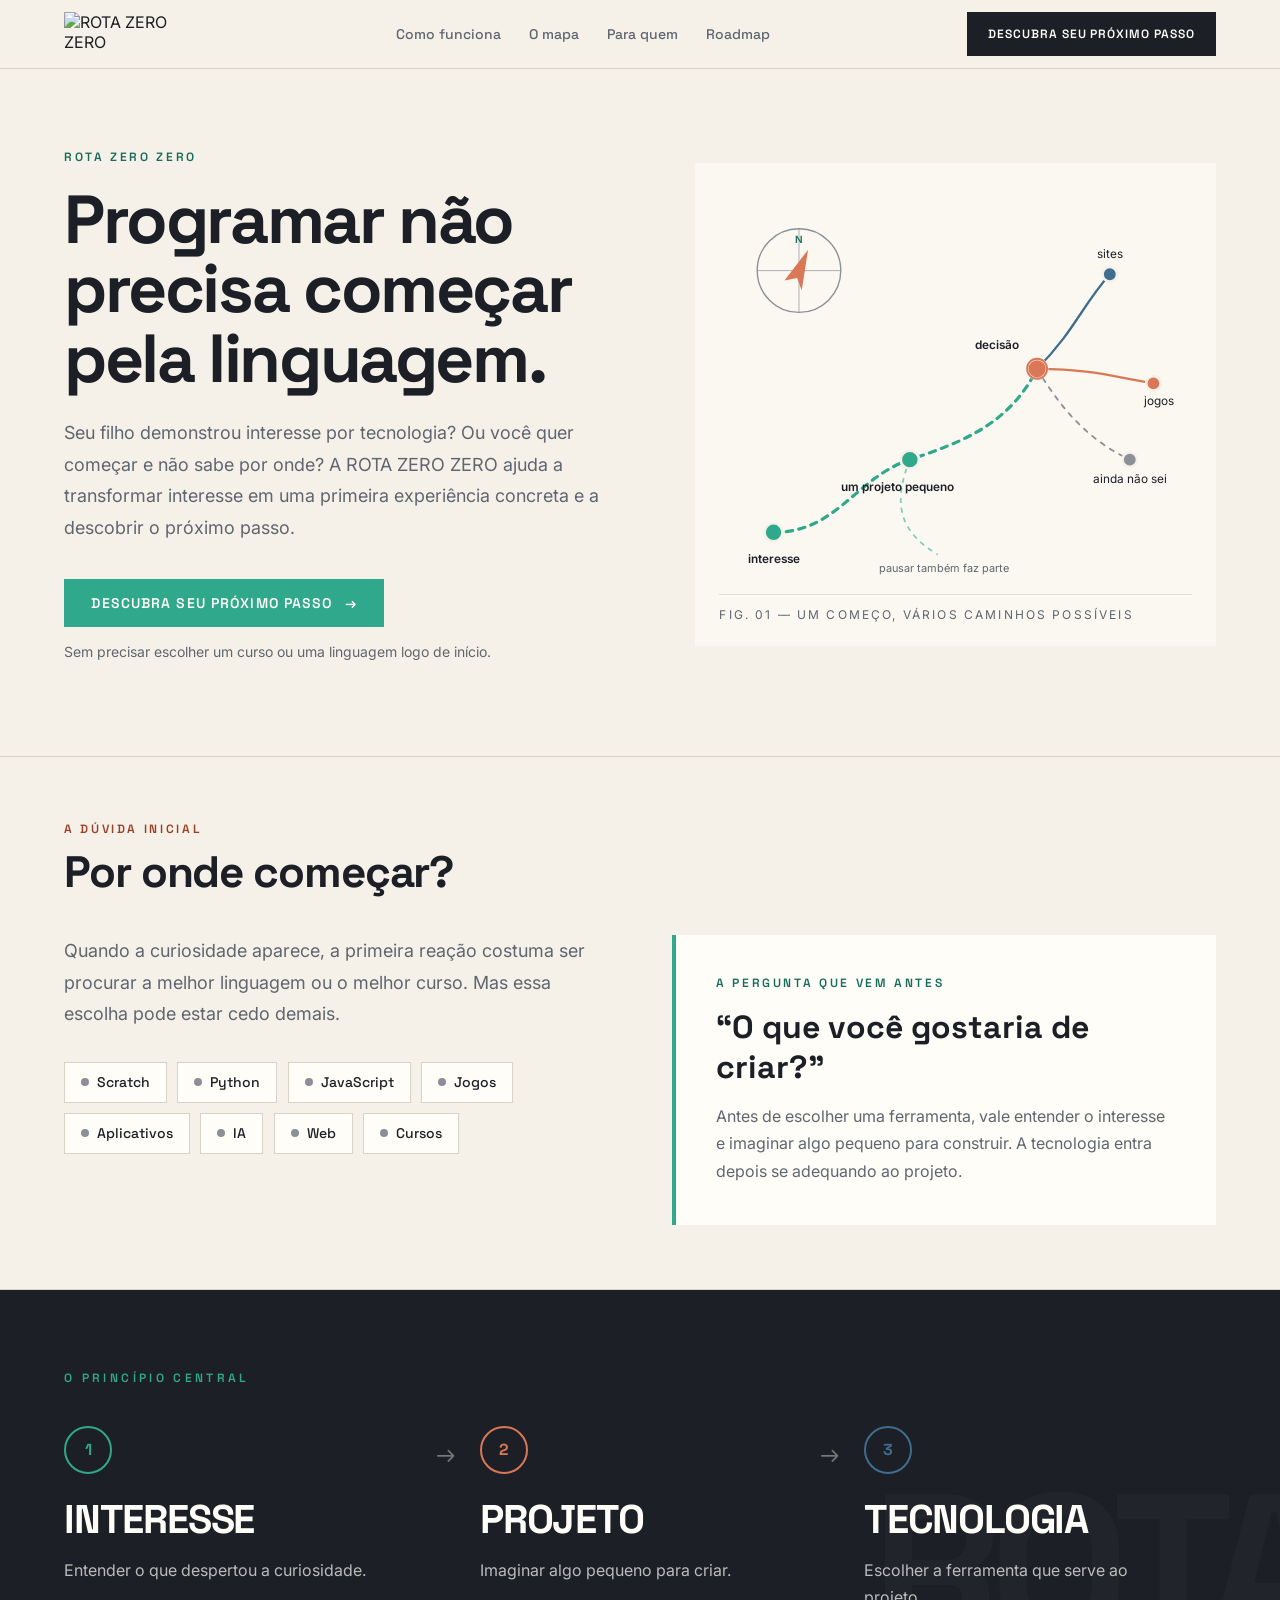
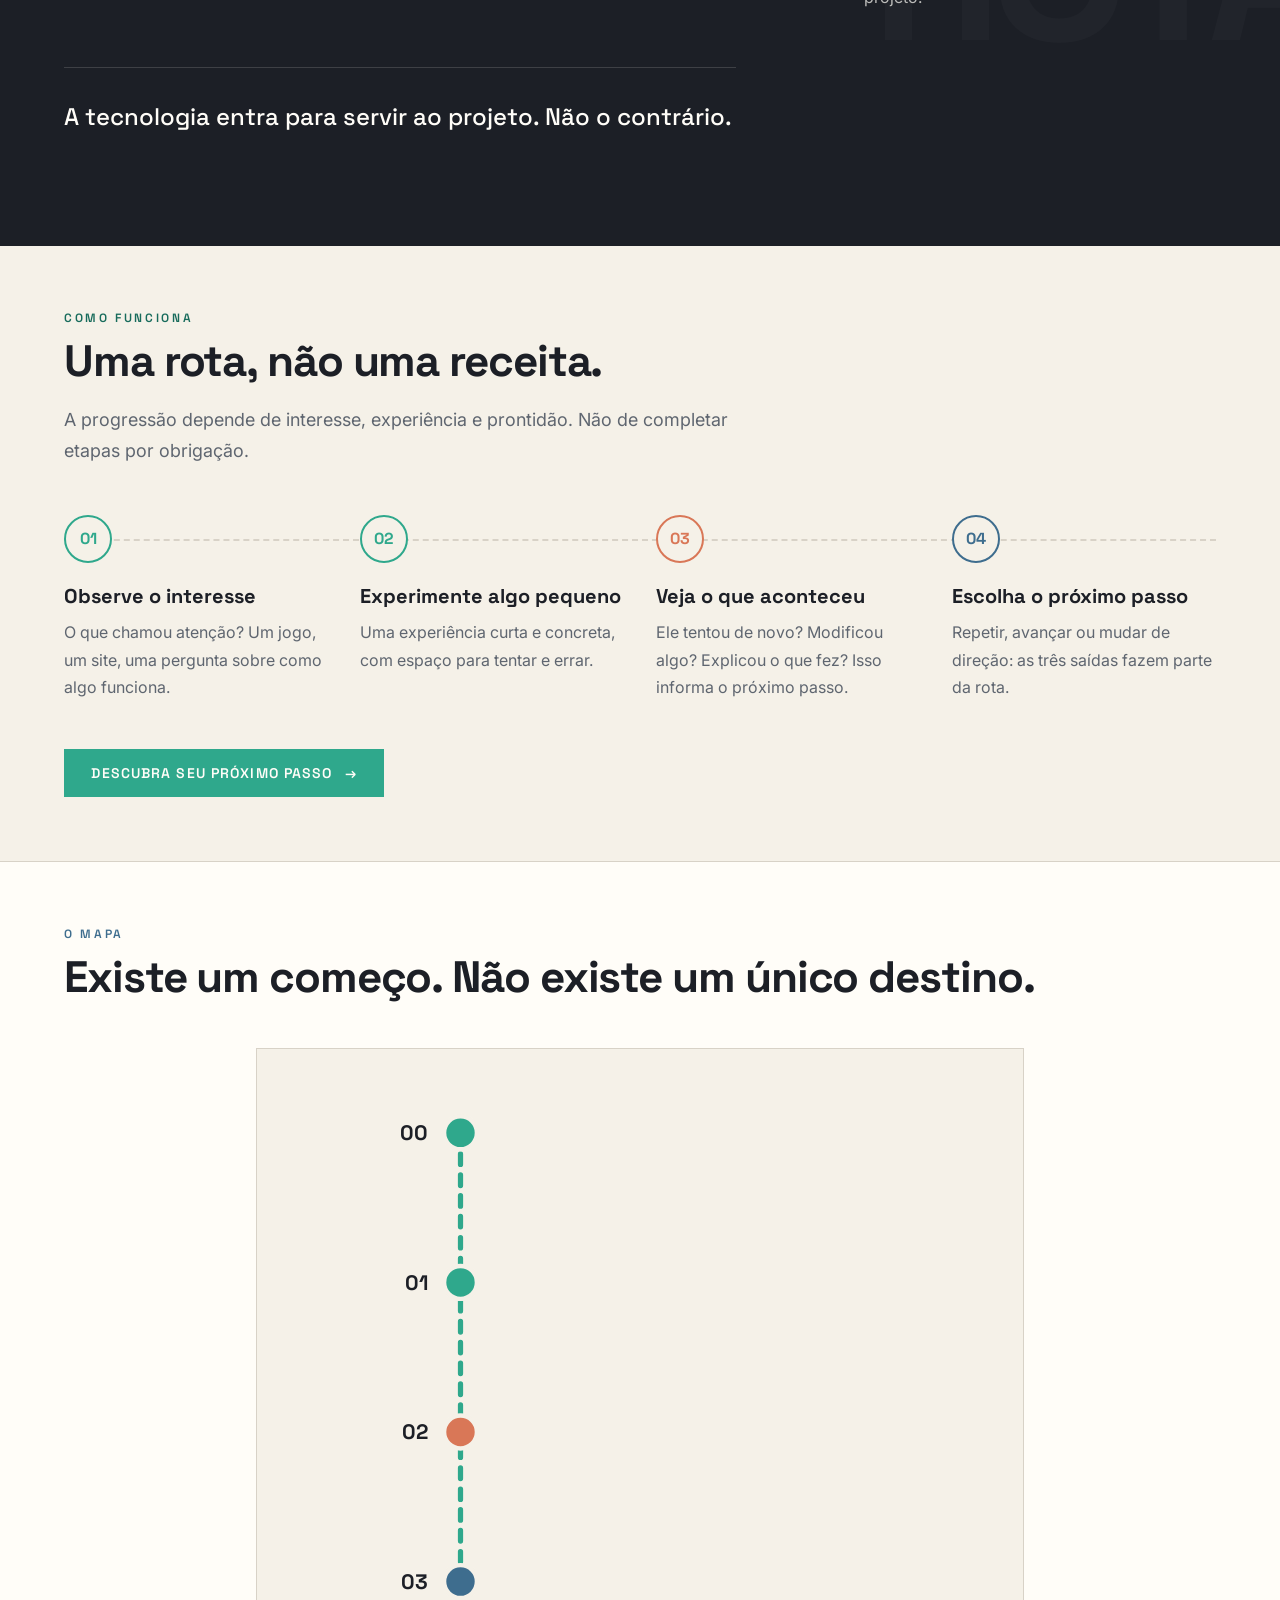
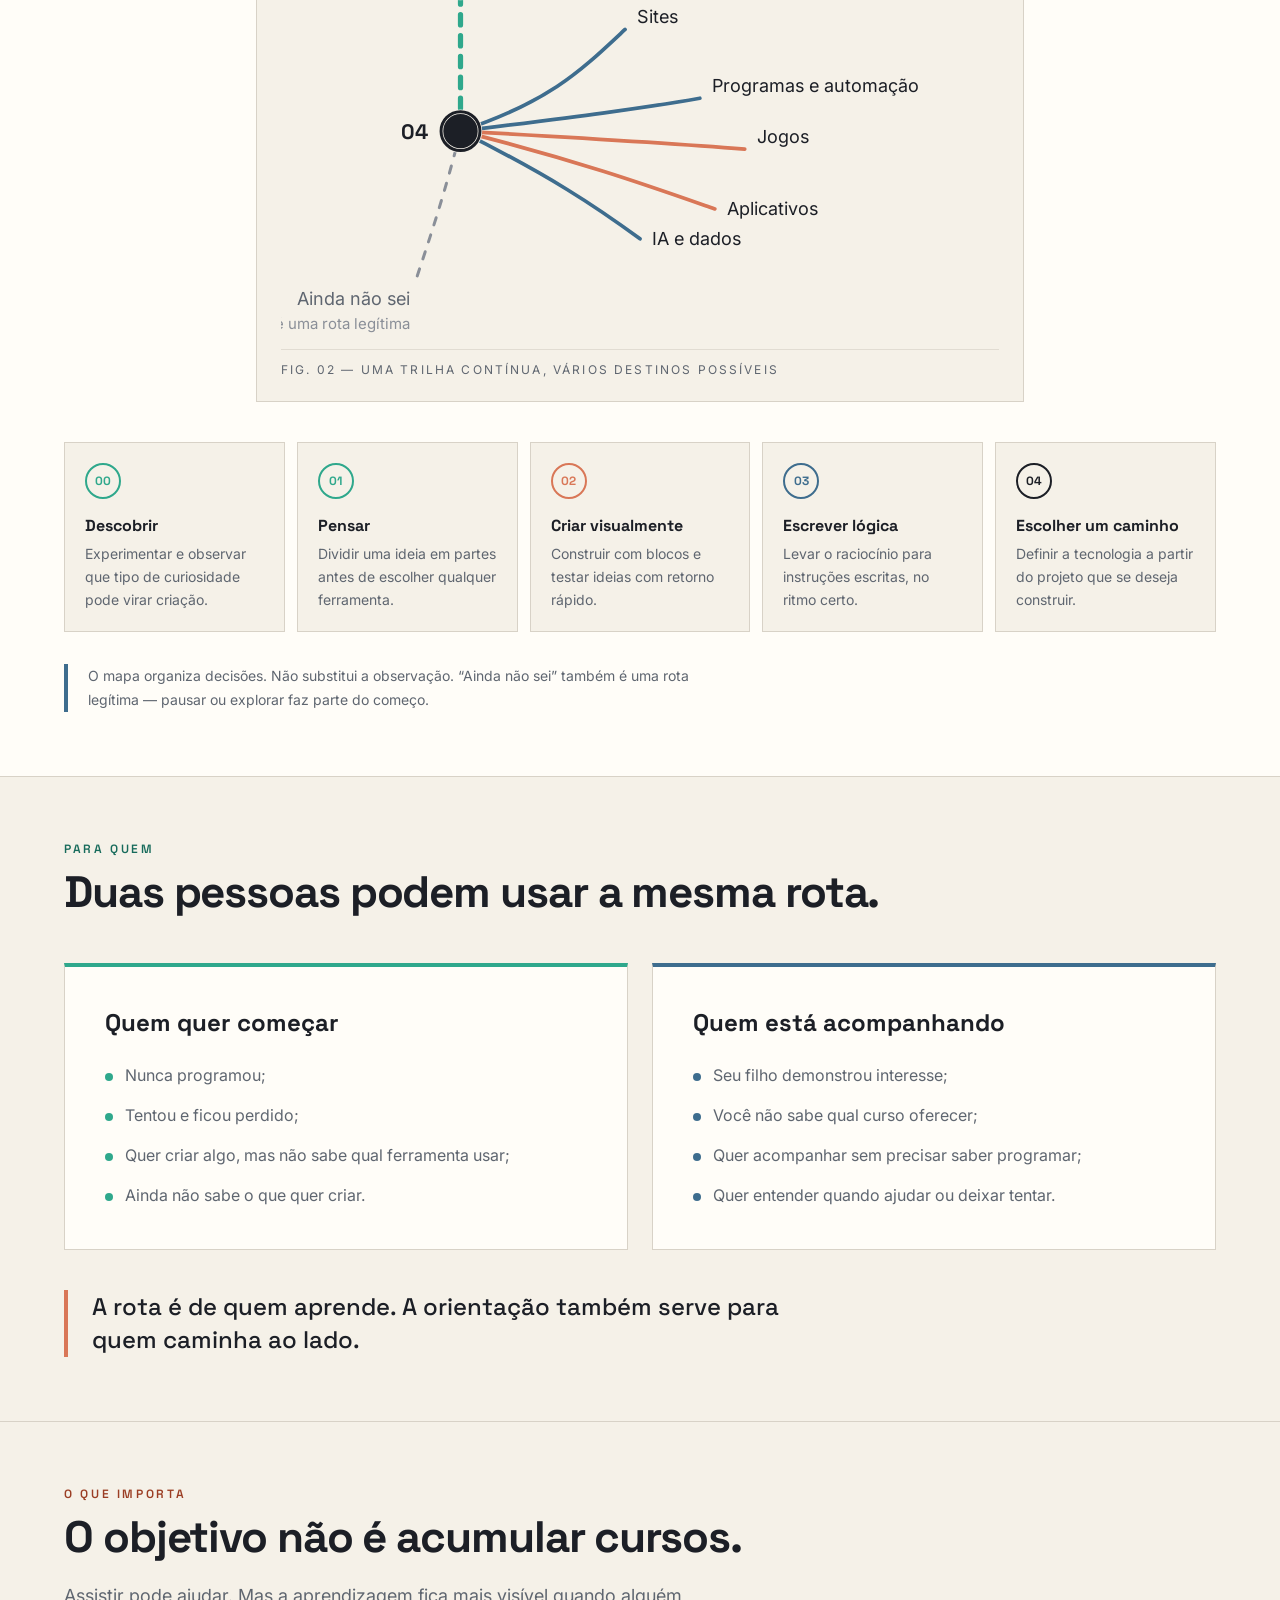
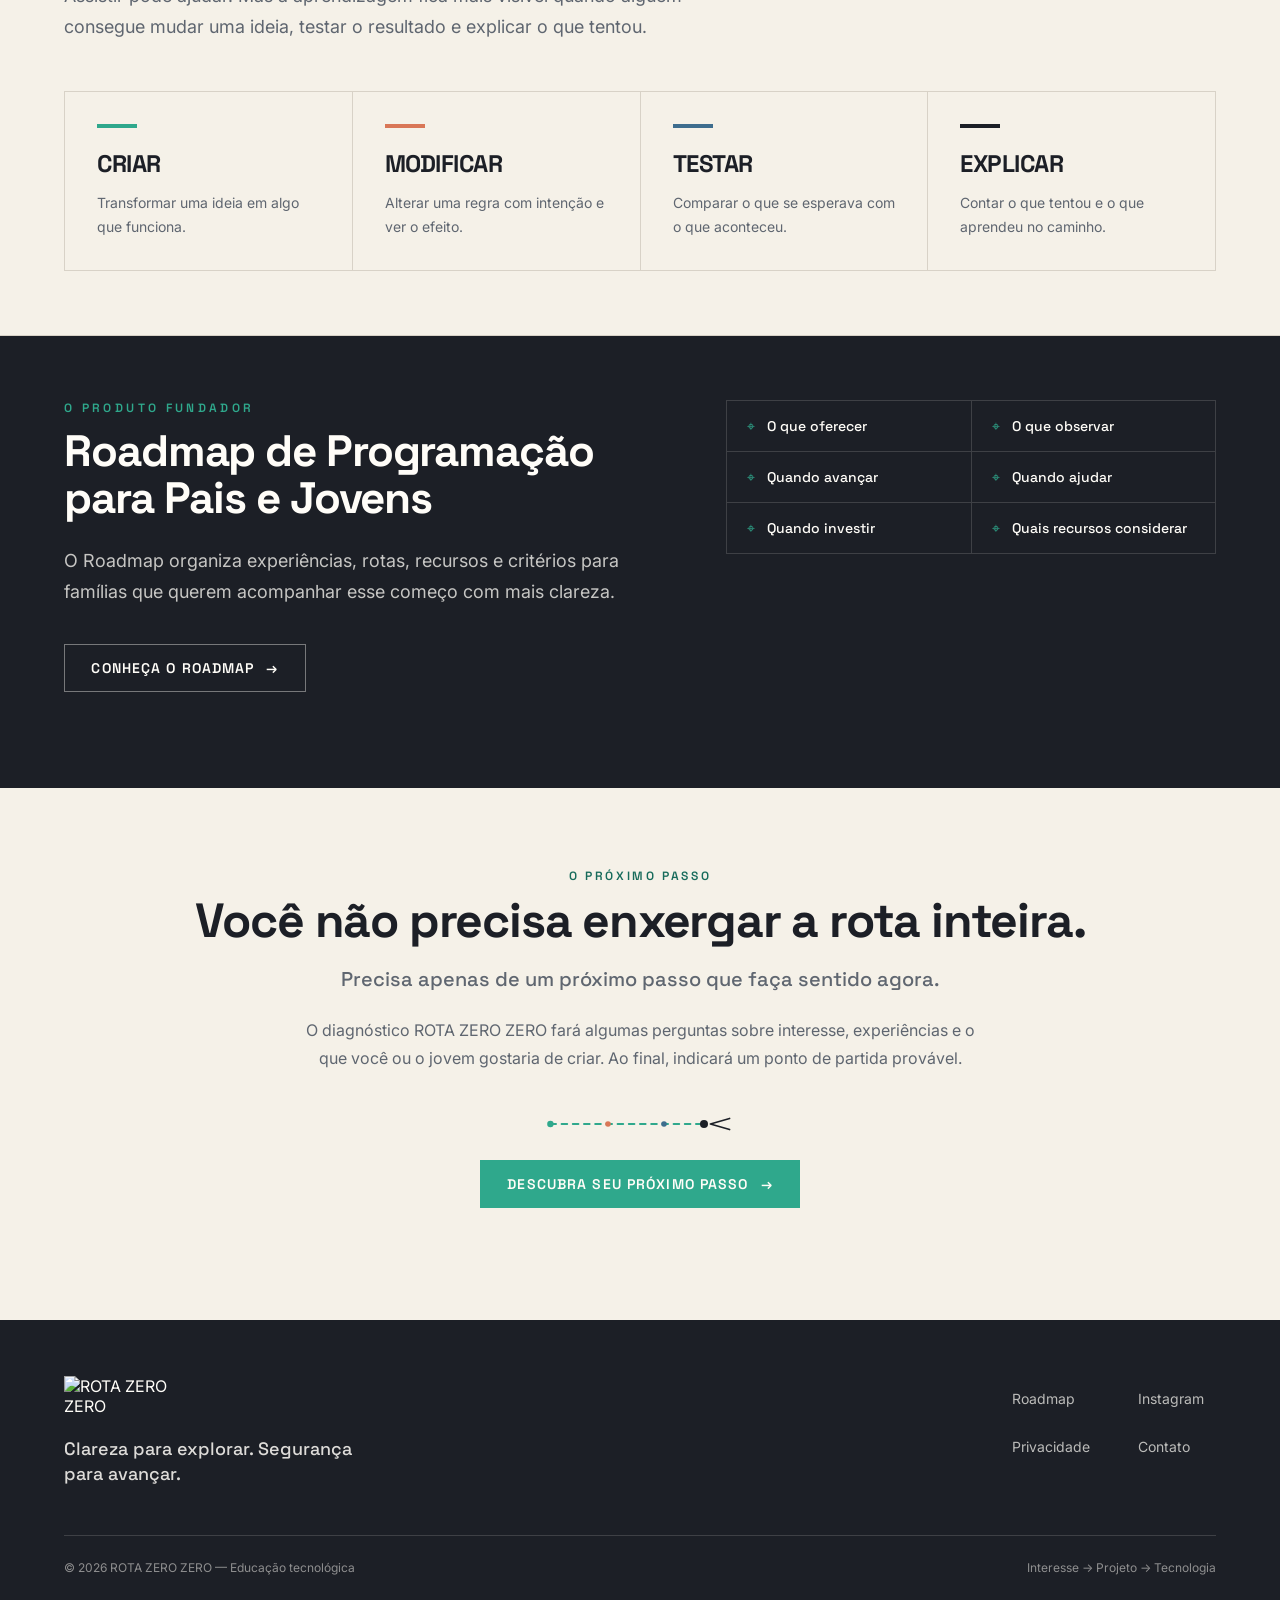
==== index.html @ 17c32df5 "feat: add static landing page" ====
<!doctype html>
<html lang="pt-BR">
<head>
  <meta charset="utf-8">
  <meta name="viewport" content="width=device-width, initial-scale=1">
  <title>ROTA ZERO ZERO | Por onde começar em programação</title>
  <meta name="description" content="Orientação para famílias e iniciantes que querem descobrir um bom ponto de partida em programação, escolher pequenas experiências e avançar sem pressão.">
  <meta name="theme-color" content="#F5F1E8">
  <meta property="og:type" content="website">
  <meta property="og:site_name" content="ROTA ZERO ZERO">
  <meta property="og:title" content="ROTA ZERO ZERO | Por onde começar em programação">
  <meta property="og:description" content="Orientação para famílias e iniciantes que querem descobrir um bom ponto de partida em programação, escolher pequenas experiências e avançar sem pressão.">
  <meta name="twitter:card" content="summary">
  <link rel="stylesheet" href="css/styles.css">
  <script src="js/main.js" defer></script>
</head>
<body>
  <a class="skip-link" href="#conteudo">Pular para o conteúdo</a>

  <header class="site-header">
    <div class="container header-inner">
      <a href="./" class="brand-link" aria-label="ROTA ZERO ZERO — página inicial">
        <img class="brand brand-full" src="assets/brand/rota-zero-zero-completa.svg" alt="ROTA ZERO ZERO" width="1123" height="364">
        <img class="brand brand-compact" src="assets/brand/rota-zero-zero-reduzida.svg" alt="ROTA ZERO ZERO" width="1217" height="491">
      </a>

      <nav class="desktop-nav" aria-label="Navegação principal">
        <a href="#como-funciona">Como funciona</a>
        <a href="#o-mapa">O mapa</a>
        <a href="#para-quem">Para quem</a>
        <a href="#roadmap">Roadmap</a>
      </nav>

      <div class="header-actions">
        <a class="button button-dark header-cta" href="diagnostico/">Descubra seu próximo passo</a>
        <button class="menu-button" type="button" aria-expanded="false" aria-controls="menu-mobile" aria-label="Abrir menu">
          <svg class="icon-menu" viewBox="0 0 24 24" aria-hidden="true"><path d="M4 7h16M4 12h16M4 17h16"/></svg>
          <svg class="icon-close" viewBox="0 0 24 24" aria-hidden="true"><path d="M6 6l12 12M18 6L6 18"/></svg>
        </button>
      </div>
    </div>

    <nav id="menu-mobile" class="mobile-nav" aria-label="Navegação móvel" hidden>
      <div class="container mobile-nav-inner">
        <a href="#como-funciona">Como funciona</a>
        <a href="#o-mapa">O mapa</a>
        <a href="#para-quem">Para quem</a>
        <a href="#roadmap">Roadmap</a>
        <a class="button button-green mobile-cta" href="diagnostico/">Descubra seu próximo passo <span aria-hidden="true">→</span></a>
      </div>
    </nav>
  </header>

  <main id="conteudo">
    <section class="section section-border hero">
      <div class="container hero-grid">
        <div class="reveal">
          <p class="kicker kicker-green">Rota Zero Zero</p>
          <h1>Programar não precisa começar pela linguagem.</h1>
          <p class="hero-lead">Seu filho demonstrou interesse por tecnologia? Ou você quer começar e não sabe por onde? A ROTA ZERO ZERO ajuda a transformar interesse em uma primeira experiência concreta e a descobrir o próximo passo.</p>
          <div class="hero-actions">
            <a class="button button-green" href="diagnostico/">Descubra seu próximo passo <span aria-hidden="true">→</span></a>
            <p>Sem precisar escolher um curso ou uma linguagem logo de início.</p>
          </div>
        </div>

        <figure class="trail-card reveal reveal-delay-1">
          <svg class="trail-svg" viewBox="0 0 520 440" role="img" aria-label="Trilha com nós e ramificações: do interesse, passando por um pequeno projeto, até diferentes tecnologias possíveis">
            <path d="M60 380 C 130 380, 150 320, 210 300 S 320 260, 350 200" fill="none" stroke="#2FA88C" stroke-width="3.5" stroke-linecap="round" class="trail-flow"/>
            <path d="M350 200 C 390 160, 400 130, 430 96" fill="none" stroke="#3E6D8E" stroke-width="2.5" stroke-linecap="round"/>
            <path d="M350 200 C 410 200, 440 210, 478 216" fill="none" stroke="#D97757" stroke-width="2.5" stroke-linecap="round"/>
            <path d="M350 200 C 380 250, 410 280, 452 300" fill="none" stroke="#8A8F98" stroke-width="2" stroke-linecap="round" stroke-dasharray="5 7"/>
            <path d="M210 300 C 190 350, 200 380, 240 404" fill="none" stroke="#83CDBB" stroke-width="2" stroke-dasharray="4 7" stroke-linecap="round"/>
            <g stroke="#F5F1E8" stroke-width="3">
              <circle cx="60" cy="380" r="10" fill="#2FA88C"/>
              <circle cx="210" cy="300" r="10" fill="#2FA88C"/>
              <circle cx="350" cy="200" r="11" fill="#D97757"/>
              <circle cx="430" cy="96" r="8" fill="#3E6D8E"/>
              <circle cx="478" cy="216" r="8" fill="#D97757"/>
              <circle cx="452" cy="300" r="8" fill="#8A8F98"/>
            </g>
            <circle cx="350" cy="200" r="11" fill="none" stroke="#D97757" stroke-width="2" class="node-halo"/>
            <g font-family="Inter, Arial, sans-serif" font-size="13" fill="#1C1F26">
              <text x="60" y="414" text-anchor="middle" font-weight="600">interesse</text>
              <text x="196" y="334" text-anchor="middle" font-weight="600">um projeto pequeno</text>
              <text x="330" y="178" text-anchor="end" font-weight="600">decisão</text>
              <text x="430" y="78" text-anchor="middle">sites</text>
              <text x="484" y="240" text-anchor="middle">jogos</text>
              <text x="452" y="326" text-anchor="middle">ainda não sei</text>
              <text x="248" y="424" text-anchor="middle" fill="#5F6670" font-size="12">pausar também faz parte</text>
            </g>
            <g transform="translate(88 92)">
              <circle r="46" fill="none" stroke="#8A8F98" stroke-width="1.5"/>
              <path d="M-46 0H46 M0-46V46" stroke="#8A8F98" stroke-width="0.75"/>
              <text x="0" y="-30" text-anchor="middle" fill="#176B5B" font-size="11" font-family="Inter, Arial, sans-serif" font-weight="600">N</text>
              <path d="M10-23 L3 22 L-2 8 L-16 11 Z" fill="#D97757"/>
            </g>
          </svg>
          <figcaption>Fig. 01 — Um começo, vários caminhos possíveis</figcaption>
        </figure>
      </div>
    </section>

    <section class="section section-border" aria-labelledby="problema">
      <div class="container section-pad">
        <div class="section-heading reveal">
          <p class="kicker kicker-terra">A dúvida inicial</p>
          <h2 id="problema">Por onde começar?</h2>
        </div>
        <div class="two-col content-gap">
          <div class="reveal">
            <p class="lead">Quando a curiosidade aparece, a primeira reação costuma ser procurar a melhor linguagem ou o melhor curso. Mas essa escolha pode estar cedo demais.</p>
            <ul class="chips" aria-label="Possibilidades que costumam aparecer na primeira busca">
              <li><span></span>Scratch</li><li><span></span>Python</li><li><span></span>JavaScript</li><li><span></span>Jogos</li><li><span></span>Aplicativos</li><li><span></span>IA</li><li><span></span>Web</li><li><span></span>Cursos</li>
            </ul>
          </div>
          <aside class="question-card reveal reveal-delay-1">
            <p class="kicker kicker-green">A pergunta que vem antes</p>
            <p class="big-quote">“O que você gostaria de criar?”</p>
            <p>Antes de escolher uma ferramenta, vale entender o interesse e imaginar algo pequeno para construir. A tecnologia entra depois se adequando ao projeto.</p>
          </aside>
        </div>
      </div>
    </section>

    <section class="section principle" aria-labelledby="principio">
      <div class="principle-word" aria-hidden="true">ROTA</div>
      <div class="container section-pad principle-inner">
        <div class="reveal">
          <p class="kicker kicker-on-dark">O princípio central</p>
          <h2 id="principio" class="sr-only">Interesse, projeto, tecnologia</h2>
          <ol class="principle-steps" aria-label="Interesse leva a projeto, que leva a tecnologia">
            <li><span class="circle circle-green">1</span><h3>Interesse</h3><p>Entender o que despertou a curiosidade.</p></li>
            <li><span class="step-arrow" aria-hidden="true">→</span><span class="circle circle-terra">2</span><h3>Projeto</h3><p>Imaginar algo pequeno para criar.</p></li>
            <li><span class="step-arrow" aria-hidden="true">→</span><span class="circle circle-blue">3</span><h3>Tecnologia</h3><p>Escolher a ferramenta que serve ao projeto.</p></li>
          </ol>
          <p class="principle-note">A tecnologia entra para servir ao projeto. Não o contrário.</p>
        </div>
      </div>
    </section>

    <section id="como-funciona" class="section section-border anchor-section" aria-labelledby="como-funciona-titulo">
      <div class="container section-pad">
        <div class="section-heading reveal">
          <p class="kicker kicker-green">Como funciona</p>
          <h2 id="como-funciona-titulo">Uma rota, não uma receita.</h2>
          <p class="lead section-lead">A progressão depende de interesse, experiência e prontidão. Não de completar etapas por obrigação.</p>
        </div>
        <ol class="process-grid">
          <li class="reveal"><span class="circle circle-green">01</span><h3>Observe o interesse</h3><p>O que chamou atenção? Um jogo, um site, uma pergunta sobre como algo funciona.</p></li>
          <li class="reveal reveal-delay-1"><span class="circle circle-green">02</span><h3>Experimente algo pequeno</h3><p>Uma experiência curta e concreta, com espaço para tentar e errar.</p></li>
          <li class="reveal reveal-delay-2"><span class="circle circle-terra">03</span><h3>Veja o que aconteceu</h3><p>Ele tentou de novo? Modificou algo? Explicou o que fez? Isso informa o próximo passo.</p></li>
          <li class="reveal reveal-delay-3"><span class="circle circle-blue">04</span><h3>Escolha o próximo passo</h3><p>Repetir, avançar ou mudar de direção: as três saídas fazem parte da rota.</p></li>
        </ol>
        <div class="reveal process-cta"><a class="button button-green" href="diagnostico/">Descubra seu próximo passo <span aria-hidden="true">→</span></a></div>
      </div>
    </section>

    <section id="o-mapa" class="section section-border section-white anchor-section" aria-labelledby="mapa-titulo">
      <div class="container section-pad">
        <div class="section-heading reveal">
          <p class="kicker kicker-blue">O mapa</p>
          <h2 id="mapa-titulo">Existe um começo. Não existe um único destino.</h2>
        </div>
        <figure class="map-card reveal">
          <svg class="map-svg" viewBox="0 0 480 580" role="img" aria-label="Trilha contínua de 00 a 04, com seis rotas surgindo do 04: Sites, Programas e automação, Jogos, Aplicativos, IA e dados, e Ainda não sei.">
            <path d="M120 40 C 120 90, 120 90, 120 140 C 120 190, 120 190, 120 240 C 120 290, 120 290, 120 340 C 120 390, 120 390, 120 440" fill="none" stroke="#2FA88C" stroke-width="3.5" stroke-linecap="round" class="trail-flow"/>
            <path d="M120 440 C 180 420, 200 400, 230 372" fill="none" stroke="#3E6D8E" stroke-width="2.5" stroke-linecap="round"/>
            <path d="M120 440 C 200 430, 240 425, 280 418" fill="none" stroke="#3E6D8E" stroke-width="2.5" stroke-linecap="round"/>
            <path d="M120 440 C 210 445, 260 448, 310 452" fill="none" stroke="#D97757" stroke-width="2.5" stroke-linecap="round"/>
            <path d="M120 440 C 200 460, 250 478, 290 492" fill="none" stroke="#D97757" stroke-width="2.5" stroke-linecap="round"/>
            <path d="M120 440 C 180 470, 210 490, 240 512" fill="none" stroke="#3E6D8E" stroke-width="2.5" stroke-linecap="round"/>
            <path d="M120 440 C 110 480, 100 510, 90 540" fill="none" stroke="#8A8F98" stroke-width="2" stroke-dasharray="5 7" stroke-linecap="round"/>
            <g stroke="#F5F1E8" stroke-width="3">
              <circle cx="120" cy="40" r="11" fill="#2FA88C"/><circle cx="120" cy="140" r="11" fill="#2FA88C"/><circle cx="120" cy="240" r="11" fill="#D97757"/><circle cx="120" cy="340" r="11" fill="#3E6D8E"/><circle cx="120" cy="440" r="13" fill="#1C1F26"/>
            </g>
            <circle cx="120" cy="440" r="13" fill="none" stroke="#1C1F26" stroke-width="2" class="node-halo"/>
            <g font-family="Space Grotesk, Inter, Arial, sans-serif" font-size="14" font-weight="700" fill="#1C1F26">
              <text x="98" y="45" text-anchor="end">00</text><text x="98" y="145" text-anchor="end">01</text><text x="98" y="245" text-anchor="end">02</text><text x="98" y="345" text-anchor="end">03</text><text x="98" y="445" text-anchor="end">04</text>
            </g>
            <g font-family="Inter, Arial, sans-serif" font-size="12" fill="#1C1F26">
              <text x="238" y="368">Sites</text><text x="288" y="414">Programas e automação</text><text x="318" y="448">Jogos</text><text x="298" y="496">Aplicativos</text><text x="248" y="516">IA e dados</text><text x="86" y="556" text-anchor="end" fill="#5F6670">Ainda não sei</text>
            </g>
            <text x="86" y="572" text-anchor="end" font-family="Inter, Arial, sans-serif" font-size="10" fill="#8A8F98">também é uma rota legítima</text>
          </svg>
          <figcaption>Fig. 02 — Uma trilha contínua, vários destinos possíveis</figcaption>
        </figure>
        <ol class="stage-grid reveal">
          <li><span class="circle circle-green small">00</span><h3>Descobrir</h3><p>Experimentar e observar que tipo de curiosidade pode virar criação.</p></li>
          <li><span class="circle circle-green small">01</span><h3>Pensar</h3><p>Dividir uma ideia em partes antes de escolher qualquer ferramenta.</p></li>
          <li><span class="circle circle-terra small">02</span><h3>Criar visualmente</h3><p>Construir com blocos e testar ideias com retorno rápido.</p></li>
          <li><span class="circle circle-blue small">03</span><h3>Escrever lógica</h3><p>Levar o raciocínio para instruções escritas, no ritmo certo.</p></li>
          <li><span class="circle circle-dark small">04</span><h3>Escolher um caminho</h3><p>Definir a tecnologia a partir do projeto que se deseja construir.</p></li>
        </ol>
        <p class="map-note reveal">O mapa organiza decisões. Não substitui a observação. “Ainda não sei” também é uma rota legítima — pausar ou explorar faz parte do começo.</p>
      </div>
    </section>

    <section id="para-quem" class="section section-border anchor-section" aria-labelledby="para-quem-titulo">
      <div class="container section-pad">
        <div class="section-heading reveal"><p class="kicker kicker-green">Para quem</p><h2 id="para-quem-titulo">Duas pessoas podem usar a mesma rota.</h2></div>
        <div class="audience-grid">
          <article class="audience-card audience-green reveal"><h3>Quem quer começar</h3><ul><li>Nunca programou;</li><li>Tentou e ficou perdido;</li><li>Quer criar algo, mas não sabe qual ferramenta usar;</li><li>Ainda não sabe o que quer criar.</li></ul></article>
          <article class="audience-card audience-blue reveal reveal-delay-1"><h3>Quem está acompanhando</h3><ul><li>Seu filho demonstrou interesse;</li><li>Você não sabe qual curso oferecer;</li><li>Quer acompanhar sem precisar saber programar;</li><li>Quer entender quando ajudar ou deixar tentar.</li></ul></article>
        </div>
        <p class="audience-note reveal">A rota é de quem aprende. A orientação também serve para quem caminha ao lado.</p>
      </div>
    </section>

    <section class="section section-border" aria-labelledby="diferencial-titulo">
      <div class="container section-pad">
        <div class="section-heading reveal"><p class="kicker kicker-terra">O que importa</p><h2 id="diferencial-titulo">O objetivo não é acumular cursos.</h2><p class="lead section-lead">Assistir pode ajudar. Mas a aprendizagem fica mais visível quando alguém consegue mudar uma ideia, testar o resultado e explicar o que tentou.</p></div>
        <ul class="signal-grid">
          <li><span class="signal-bar green"></span><h3>Criar</h3><p>Transformar uma ideia em algo que funciona.</p></li>
          <li><span class="signal-bar terra"></span><h3>Modificar</h3><p>Alterar uma regra com intenção e ver o efeito.</p></li>
          <li><span class="signal-bar blue"></span><h3>Testar</h3><p>Comparar o que se esperava com o que aconteceu.</p></li>
          <li><span class="signal-bar dark"></span><h3>Explicar</h3><p>Contar o que tentou e o que aprendeu no caminho.</p></li>
        </ul>
      </div>
    </section>

    <section id="roadmap" class="section roadmap-section anchor-section" aria-labelledby="roadmap-titulo">
      <div class="container roadmap-grid">
        <div class="reveal">
          <p class="kicker kicker-on-dark">O produto fundador</p>
          <h2 id="roadmap-titulo">Roadmap de Programação para Pais e Jovens</h2>
          <p class="lead-on-dark">O Roadmap organiza experiências, rotas, recursos e critérios para famílias que querem acompanhar esse começo com mais clareza.</p>
          <a class="button button-outline-light" href="https://darkslategrey-goat-979048.hostingersite.com/roadmap-completo.html" target="_blank" rel="noopener noreferrer">Conheça o Roadmap <span aria-hidden="true">→</span></a>
        </div>
        <ul class="roadmap-list reveal reveal-delay-1">
          <li><span aria-hidden="true">⌖</span>O que oferecer</li><li><span aria-hidden="true">⌖</span>O que observar</li><li><span aria-hidden="true">⌖</span>Quando avançar</li><li><span aria-hidden="true">⌖</span>Quando ajudar</li><li><span aria-hidden="true">⌖</span>Quando investir</li><li><span aria-hidden="true">⌖</span>Quais recursos considerar</li>
        </ul>
      </div>
    </section>

    <section class="section final-cta" aria-labelledby="diagnostico-titulo">
      <div class="container final-cta-inner reveal">
        <p class="kicker kicker-green">O próximo passo</p>
        <h2 id="diagnostico-titulo">Você não precisa enxergar a rota inteira.</h2>
        <p class="final-subtitle">Precisa apenas de um próximo passo que faça sentido agora.</p>
        <p class="final-copy">O diagnóstico ROTA ZERO ZERO fará algumas perguntas sobre interesse, experiências e o que você ou o jovem gostaria de criar. Ao final, indicará um ponto de partida provável.</p>
        <svg viewBox="0 0 240 24" class="mini-trail" aria-hidden="true"><path d="M8 12 H 196" fill="none" stroke="#2FA88C" stroke-width="2.5" stroke-linecap="round" class="trail-flow"/><circle cx="8" cy="12" r="4" fill="#2FA88C"/><circle cx="80" cy="12" r="3.5" fill="#D97757"/><circle cx="150" cy="12" r="3.5" fill="#3E6D8E"/><circle cx="200" cy="12" r="5" fill="#1C1F26"/><path d="M208 12 l 24 -7 M208 12 l 24 7" stroke="#1C1F26" stroke-width="2" stroke-linecap="round"/></svg>
        <a class="button button-green" href="diagnostico/">Descubra seu próximo passo <span aria-hidden="true">→</span></a>
      </div>
    </section>
  </main>

  <footer class="site-footer">
    <div class="container footer-inner">
      <div class="footer-top">
        <div><img src="assets/brand/rota-zero-zero-completa-reversa.svg" alt="ROTA ZERO ZERO" class="footer-logo" width="1123" height="364"><p>Clareza para explorar. Segurança para avançar.</p></div>
        <nav aria-label="Links do rodapé"><ul><li><a href="https://darkslategrey-goat-979048.hostingersite.com/roadmap-completo.html" target="_blank" rel="noopener noreferrer">Roadmap</a></li><li><a href="#" aria-label="Instagram da ROTA ZERO ZERO (em breve)">Instagram</a></li><li><a href="#" aria-label="Política de privacidade (em breve)">Privacidade</a></li><li><a href="#" aria-label="Contato com a ROTA ZERO ZERO (em breve)">Contato</a></li></ul></nav>
      </div>
      <div class="footer-bottom"><p>© <span data-current-year>2026</span> ROTA ZERO ZERO — Educação tecnológica</p><p>Interesse → Projeto → Tecnologia</p></div>
    </div>
  </footer>
</body>
</html>
---- css/styles.css ----
@import url('https://fonts.googleapis.com/css2?family=Inter:wght@400;500;600;700&family=Space+Grotesk:wght@400;500;600;700&display=swap');

:root {
  --papel: #F5F1E8;
  --tinta: #1C1F26;
  --verde: #2FA88C;
  --verde-texto: #176B5B;
  --terra: #D97757;
  --terra-texto: #9B3E24;
  --azul: #3E6D8E;
  --cinza: #8A8F98;
  --cinza-texto: #5F6670;
  --branco: #FFFDF8;
  --linha: #D8D2C7;
  --max: 72rem;
}

* { box-sizing: border-box; }
html { scroll-behavior: smooth; }
body { margin: 0; background: var(--papel); color: var(--tinta); font-family: "Inter", Arial, sans-serif; overflow-x: clip; -webkit-font-smoothing: antialiased; }
a { color: inherit; text-decoration: none; }
img, svg { display: block; max-width: 100%; }
button, input, textarea, select { font: inherit; }
:focus-visible { outline: 3px solid var(--azul); outline-offset: 3px; }
::selection { background: var(--verde); color: var(--branco); }

.skip-link { position: fixed; left: 1rem; top: -5rem; z-index: 100; padding: .8rem 1rem; background: var(--tinta); color: var(--branco); }
.skip-link:focus { top: 1rem; }
.sr-only { position: absolute; width: 1px; height: 1px; padding: 0; margin: -1px; overflow: hidden; clip: rect(0,0,0,0); white-space: nowrap; border: 0; }
.container { width: min(100% - 2.5rem, var(--max)); margin-inline: auto; }
.section-border { border-bottom: 1px solid var(--linha); }
.section-pad { padding-block: 4rem; }
.anchor-section { scroll-margin-top: 5.5rem; }
.section-white { background: var(--branco); }

.site-header { position: sticky; top: 0; z-index: 40; border-bottom: 1px solid var(--linha); background: color-mix(in srgb, var(--papel) 95%, transparent); backdrop-filter: blur(7px); }
.header-inner { min-height: 4.25rem; display: flex; align-items: center; justify-content: space-between; gap: 1rem; }
.brand-link { flex: 0 0 auto; }
.brand-full { width: auto; height: 2.75rem; }
.brand-compact { display: none; width: auto; height: 2.5rem; }
.desktop-nav { display: flex; gap: 1.75rem; align-items: center; }
.desktop-nav a { font-family: "Space Grotesk", sans-serif; font-size: .875rem; font-weight: 500; color: var(--cinza-texto); transition: color .2s ease; }
.desktop-nav a:hover { color: var(--tinta); }
.header-actions { display: flex; align-items: center; gap: .75rem; }
.menu-button { display: none; width: 2.75rem; height: 2.75rem; align-items: center; justify-content: center; border: 1px solid var(--linha); color: var(--tinta); background: transparent; cursor: pointer; }
.menu-button svg { width: 1.25rem; height: 1.25rem; fill: none; stroke: currentColor; stroke-width: 2; stroke-linecap: round; }
.icon-close { display: none; }
.menu-button[aria-expanded="true"] .icon-menu { display: none; }
.menu-button[aria-expanded="true"] .icon-close { display: block; }
.mobile-nav { border-top: 1px solid var(--linha); background: var(--papel); }
.mobile-nav-inner { display: grid; padding-block: .75rem 1rem; }
.mobile-nav-inner > a:not(.button) { padding: .9rem 0; border-bottom: 1px solid color-mix(in srgb, var(--linha) 60%, transparent); font-family: "Space Grotesk", sans-serif; font-size: 1rem; font-weight: 500; }
.mobile-cta { margin-top: 1rem; }

.button { min-height: 3rem; display: inline-flex; align-items: center; justify-content: center; gap: .75rem; padding: .85rem 1.65rem; border: 1px solid transparent; font-family: "Space Grotesk", sans-serif; font-size: .875rem; font-weight: 600; text-transform: uppercase; letter-spacing: .08em; transition: background .2s ease, color .2s ease, border-color .2s ease, transform .1s ease; }
.button:active { transform: scale(.98); }
.button-green { border-color: var(--verde); background: var(--verde); color: var(--branco); }
.button-green:hover { border-color: var(--verde-texto); background: var(--verde-texto); }
.button-dark { border-color: var(--tinta); background: var(--tinta); color: var(--branco); }
.button-dark:hover { background: transparent; color: var(--tinta); }
.button-outline-light { border-color: rgb(255 253 248 / .4); color: var(--branco); }
.button-outline-light:hover { border-color: var(--verde); background: var(--verde); }
.header-cta { min-height: 2.75rem; padding: .65rem 1.25rem; font-size: .75rem; }

.hero-grid { display: grid; grid-template-columns: 1.05fr .95fr; align-items: center; gap: 3.5rem; padding-block: 5rem 6rem; }
.kicker { margin: 0; font-family: "Space Grotesk", sans-serif; font-size: .75rem; font-weight: 600; text-transform: uppercase; letter-spacing: .22em; }
.kicker-green { color: var(--verde-texto); }
.kicker-terra { color: var(--terra-texto); }
.kicker-blue { color: var(--azul); }
.kicker-on-dark { color: var(--verde); letter-spacing: .28em; }
h1, h2, h3 { font-family: "Space Grotesk", sans-serif; }
h1 { margin: 1.25rem 0 0; font-size: clamp(2.5rem, 5.5vw, 4.25rem); line-height: 1.02; letter-spacing: -.035em; }
.hero-lead { max-width: 36rem; margin: 1.5rem 0 0; font-size: 1.125rem; line-height: 1.75; color: var(--cinza-texto); }
.hero-actions { margin-top: 2.25rem; }
.hero-actions p { margin: 1rem 0 0; font-size: .875rem; color: var(--cinza-texto); }
.trail-card { margin: 0; padding: 1.5rem; background: rgb(255 253 248 / .6); }
.trail-card figcaption, .map-card figcaption { margin-top: .5rem; padding-top: .75rem; border-top: 1px solid color-mix(in srgb, var(--linha) 65%, transparent); color: var(--cinza-texto); font-size: .75rem; text-transform: uppercase; letter-spacing: .18em; }

.section-heading h2, .roadmap-section h2, .final-cta h2 { margin: .75rem 0 0; font-size: clamp(1.9rem, 4vw, 2.75rem); line-height: 1.05; letter-spacing: -.025em; }
.lead { margin: 0; font-size: 1.125rem; line-height: 1.75; color: var(--cinza-texto); }
.section-lead { max-width: 42rem; margin-top: 1.25rem; }
.two-col { display: grid; grid-template-columns: 1fr 1fr; }
.content-gap { gap: 4rem; margin-top: 2.5rem; }
.chips { list-style: none; display: flex; flex-wrap: wrap; gap: .65rem; padding: 0; margin: 2rem 0 0; }
.chips li { display: flex; align-items: center; gap: .5rem; border: 1px solid var(--linha); background: var(--branco); padding: .65rem 1rem; font-family: "Space Grotesk", sans-serif; font-size: .875rem; font-weight: 500; }
.chips li span { width: .5rem; height: .5rem; border-radius: 50%; background: var(--cinza); }
.question-card { border-left: 4px solid var(--verde); background: var(--branco); padding: 2.5rem; align-self: stretch; display: flex; flex-direction: column; justify-content: center; }
.big-quote { margin: 1rem 0; font-family: "Space Grotesk", sans-serif; font-size: clamp(1.5rem, 3vw, 2rem); line-height: 1.25; font-weight: 700; }
.question-card > p:last-child { margin: 0; line-height: 1.7; color: var(--cinza-texto); }

.principle { position: relative; overflow: hidden; background: var(--tinta); color: var(--branco); }
.principle-inner { position: relative; z-index: 1; padding-block: 5rem 7rem; }
.principle-word { position: absolute; right: -3rem; top: 50%; transform: translateY(-50%); font-family: "Space Grotesk", sans-serif; font-size: clamp(9rem, 20vw, 13rem); font-weight: 700; line-height: 1; letter-spacing: -.06em; color: rgb(255 253 248 / .025); user-select: none; }
.principle-steps { list-style: none; display: grid; grid-template-columns: repeat(3, 1fr); gap: 0; padding: 0; margin: 2.5rem 0 0; }
.principle-steps li { position: relative; padding-inline: 2rem; }
.principle-steps li:first-child { padding-left: 0; }
.principle-steps li:last-child { padding-right: 0; }
.step-arrow { position: absolute; left: -.75rem; top: .75rem; color: rgb(255 253 248 / .4); font-family: "Space Grotesk", sans-serif; font-size: 1.5rem; }
.circle { width: 3rem; height: 3rem; border-radius: 50%; border: 2px solid currentColor; display: inline-flex; align-items: center; justify-content: center; background: transparent; font-family: "Space Grotesk", sans-serif; font-weight: 700; }
.circle-green { color: var(--verde); }
.circle-terra { color: var(--terra); }
.circle-blue { color: var(--azul); }
.circle-dark { color: var(--tinta); }
.circle.small { width: 2.25rem; height: 2.25rem; font-size: .75rem; }
.principle-steps h3 { margin: 1.25rem 0 0; font-size: clamp(2rem, 4vw, 2.5rem); text-transform: uppercase; letter-spacing: -.03em; }
.principle-steps p { max-width: 20rem; margin: .75rem 0 0; line-height: 1.7; color: rgb(255 253 248 / .7); }
.principle-note { max-width: 42rem; margin: 3.5rem 0 0; padding-top: 2rem; border-top: 1px solid rgb(255 253 248 / .15); font-family: "Space Grotesk", sans-serif; font-size: clamp(1.25rem, 2vw, 1.5rem); font-weight: 500; line-height: 1.4; }

.process-grid { position: relative; list-style: none; display: grid; grid-template-columns: repeat(4, 1fr); gap: 2rem; padding: 0; margin: 3rem 0 0; }
.process-grid::before { content: ""; position: absolute; left: 0; right: 0; top: 1.5rem; border-top: 2px dashed var(--linha); }
.process-grid li { position: relative; z-index: 1; }
.process-grid .circle { background: var(--papel); }
.process-grid h3 { margin: 1.25rem 0 0; font-size: 1.25rem; }
.process-grid p { margin: .65rem 0 0; color: var(--cinza-texto); line-height: 1.7; }
.process-cta { margin-top: 3rem; }

.map-card { max-width: 48rem; margin: 3rem auto 0; border: 1px solid var(--linha); background: var(--papel); padding: 1.5rem; }
.map-svg { width: 100%; height: auto; }
.stage-grid { list-style: none; display: grid; grid-template-columns: repeat(5, 1fr); gap: .75rem; padding: 0; margin: 2.5rem 0 0; }
.stage-grid li { border: 1px solid var(--linha); background: var(--papel); padding: 1.25rem; }
.stage-grid h3 { margin: 1rem 0 0; font-size: 1rem; }
.stage-grid p { margin: .4rem 0 0; font-size: .875rem; line-height: 1.65; color: var(--cinza-texto); }
.map-note { max-width: 42rem; margin: 2rem 0 0; padding-left: 1.25rem; border-left: 4px solid var(--azul); color: var(--cinza-texto); font-size: .875rem; line-height: 1.7; }

.audience-grid { display: grid; grid-template-columns: 1fr 1fr; gap: 1.5rem; margin-top: 3rem; }
.audience-card { border: 1px solid var(--linha); border-top-width: 4px; background: var(--branco); padding: 2.5rem; }
.audience-green { border-top-color: var(--verde); }
.audience-blue { border-top-color: var(--azul); }
.audience-card h3 { margin: 0; font-size: 1.5rem; }
.audience-card ul { list-style: none; padding: 0; margin: 1.5rem 0 0; display: grid; gap: .85rem; }
.audience-card li { position: relative; padding-left: 1.25rem; color: var(--cinza-texto); line-height: 1.65; }
.audience-card li::before { content: ""; position: absolute; left: 0; top: .65em; width: .5rem; height: .5rem; border-radius: 50%; background: var(--verde); }
.audience-blue li::before { background: var(--azul); }
.audience-note { max-width: 48rem; margin: 2.5rem 0 0; padding-left: 1.5rem; border-left: 4px solid var(--terra); font-family: "Space Grotesk", sans-serif; font-size: clamp(1.25rem, 2.5vw, 1.5rem); font-weight: 500; line-height: 1.4; }

.signal-grid { list-style: none; display: grid; grid-template-columns: repeat(4, 1fr); gap: 1px; padding: 1px; margin: 3rem 0 0; background: var(--linha); }
.signal-grid li { background: var(--papel); padding: 2rem; }
.signal-bar { display: block; width: 2.5rem; height: .25rem; }
.signal-bar.green { background: var(--verde); }.signal-bar.terra { background: var(--terra); }.signal-bar.blue { background: var(--azul); }.signal-bar.dark { background: var(--tinta); }
.signal-grid h3 { margin: 1.25rem 0 0; font-size: 1.5rem; text-transform: uppercase; letter-spacing: -.02em; }
.signal-grid p { margin: .75rem 0 0; font-size: .875rem; line-height: 1.7; color: var(--cinza-texto); }

.roadmap-section { background: var(--tinta); color: var(--branco); }
.roadmap-grid { display: grid; grid-template-columns: 1.1fr .9fr; gap: 4rem; padding-block: 4rem 6rem; }
.roadmap-section h2 { max-width: 38rem; }
.lead-on-dark { max-width: 36rem; margin: 1.5rem 0 0; font-size: 1.125rem; line-height: 1.75; color: rgb(255 253 248 / .75); }
.roadmap-section .button { margin-top: 2.25rem; }
.roadmap-list { list-style: none; display: grid; grid-template-columns: 1fr 1fr; gap: 1px; align-self: start; padding: 1px; margin: 0; background: rgb(255 253 248 / .15); }
.roadmap-list li { display: flex; align-items: center; gap: .75rem; background: var(--tinta); padding: 1rem 1.25rem; font-family: "Space Grotesk", sans-serif; font-size: .875rem; font-weight: 500; }
.roadmap-list span { color: var(--verde); }

.final-cta-inner { max-width: 56rem; padding-block: 5rem 7rem; text-align: center; }
.final-cta h2 { font-size: clamp(2rem, 5vw, 3rem); }
.final-subtitle { margin: 1.25rem 0 0; font-family: "Space Grotesk", sans-serif; font-size: 1.25rem; font-weight: 500; color: var(--cinza-texto); }
.final-copy { max-width: 42rem; margin: 1.5rem auto 0; color: var(--cinza-texto); line-height: 1.75; }
.mini-trail { width: 12rem; height: 1.5rem; margin: 2.5rem auto 1.5rem; }

.site-footer { background: var(--tinta); color: var(--branco); }
.footer-inner { padding-block: 3.5rem 2rem; }
.footer-top { display: flex; justify-content: space-between; align-items: flex-start; gap: 3rem; }
.footer-logo { width: auto; height: 2.5rem; }
.footer-top > div p { max-width: 20rem; margin: 1.25rem 0 0; font-family: "Space Grotesk", sans-serif; font-size: 1.125rem; font-weight: 500; line-height: 1.4; color: rgb(255 253 248 / .85); }
.footer-top nav ul { list-style: none; display: grid; grid-template-columns: 1fr 1fr; gap: .25rem 3rem; padding: 0; margin: 0; }
.footer-top nav a { min-height: 2.75rem; display: inline-flex; align-items: center; font-size: .875rem; color: rgb(255 253 248 / .7); }
.footer-top nav a:hover { color: var(--branco); }
.footer-bottom { display: flex; justify-content: space-between; align-items: center; gap: 1rem; margin-top: 3rem; padding-top: 1.5rem; border-top: 1px solid rgb(255 253 248 / .15); font-size: .75rem; color: rgb(255 253 248 / .5); }
.footer-bottom p { margin: 0; }

.diagnostic-page { min-height: 100dvh; display: flex; flex-direction: column; }
.diagnostic-header { border-bottom: 1px solid var(--linha); }
.diagnostic-header .container { padding-block: 1rem; }
.diagnostic-logo { width: auto; height: 2.25rem; }
.diagnostic-main { flex: 1; display: flex; align-items: center; }
.diagnostic-content { width: min(100% - 2.5rem, 42rem); margin-inline: auto; padding-block: 5rem; text-align: center; }
.diagnostic-content h1 { margin: 1rem 0 0; font-size: clamp(2rem, 5vw, 2.5rem); }
.diagnostic-content > p:not(.kicker) { margin: 1.25rem 0 0; font-size: 1.125rem; line-height: 1.75; color: var(--cinza-texto); }
.diagnostic-back { margin-top: 2.5rem; }
.diagnostic-footer { border-top: 1px solid var(--linha); padding: 1.5rem 1rem; text-align: center; color: var(--cinza-texto); font-size: .875rem; }

@keyframes trail-dash { to { stroke-dashoffset: -28; } }
.trail-flow { stroke-dasharray: 7 7; animation: trail-dash 2.8s linear infinite; }
@keyframes node-pulse { 0%,100% { transform: scale(1); opacity: .35; } 50% { transform: scale(1.9); opacity: 0; } }
.node-halo { transform-origin: center; transform-box: fill-box; animation: node-pulse 3.2s ease-out infinite; }
.reveal { opacity: 0; transform: translateY(24px); transition: opacity .6s cubic-bezier(.22,1,.36,1), transform .6s cubic-bezier(.22,1,.36,1); }
.reveal.is-visible { opacity: 1; transform: translateY(0); }
.reveal-delay-1 { transition-delay: .1s; }.reveal-delay-2 { transition-delay: .16s; }.reveal-delay-3 { transition-delay: .24s; }

@media (max-width: 1023px) {
  .desktop-nav { display: none; }
  .menu-button { display: inline-flex; }
  .hero-grid { grid-template-columns: 1fr; gap: 2.5rem; padding-block: 4rem; }
  .two-col { grid-template-columns: 1fr; }
  .content-gap { gap: 2.5rem; }
  .process-grid { grid-template-columns: repeat(2, 1fr); }
  .process-grid::before { display: none; }
  .stage-grid { grid-template-columns: repeat(2, 1fr); }
  .stage-grid li:last-child { grid-column: span 2; }
  .signal-grid { grid-template-columns: repeat(2, 1fr); }
  .roadmap-grid { grid-template-columns: 1fr; gap: 3rem; }
}

@media (max-width: 767px) {
  .header-cta { display: none; }
  .brand-full { display: none; }
  .brand-compact { display: block; }
  .section-pad { padding-block: 3.5rem; }
  .principle-inner { padding-block: 4rem 5rem; }
  .principle-steps { grid-template-columns: 1fr; gap: 2.5rem; }
  .principle-steps li { padding-inline: 0; }
  .step-arrow { display: none; }
  .process-grid { grid-template-columns: 1fr; }
  .audience-grid { grid-template-columns: 1fr; }
  .signal-grid { grid-template-columns: 1fr 1fr; }
  .roadmap-list { grid-template-columns: 1fr; }
  .footer-top { flex-direction: column; }
  .footer-bottom { flex-direction: column; align-items: flex-start; }
}

@media (max-width: 520px) {
  .container { width: min(100% - 2rem, var(--max)); }
  .button { width: 100%; }
  .hero-grid { padding-block: 3rem 4rem; }
  .trail-card { padding: 1rem; }
  .question-card, .audience-card { padding: 1.75rem; }
  .map-card { padding: 1rem; }
  .stage-grid { grid-template-columns: 1fr; }
  .stage-grid li:last-child { grid-column: auto; }
  .signal-grid { grid-template-columns: 1fr; }
  .footer-top nav ul { grid-template-columns: 1fr 1fr; gap-inline: 2rem; }
}

@media (prefers-reduced-motion: reduce) {
  html { scroll-behavior: auto; }
  .trail-flow, .node-halo { animation: none; }
  .reveal { opacity: 1; transform: none; transition: none; }
}
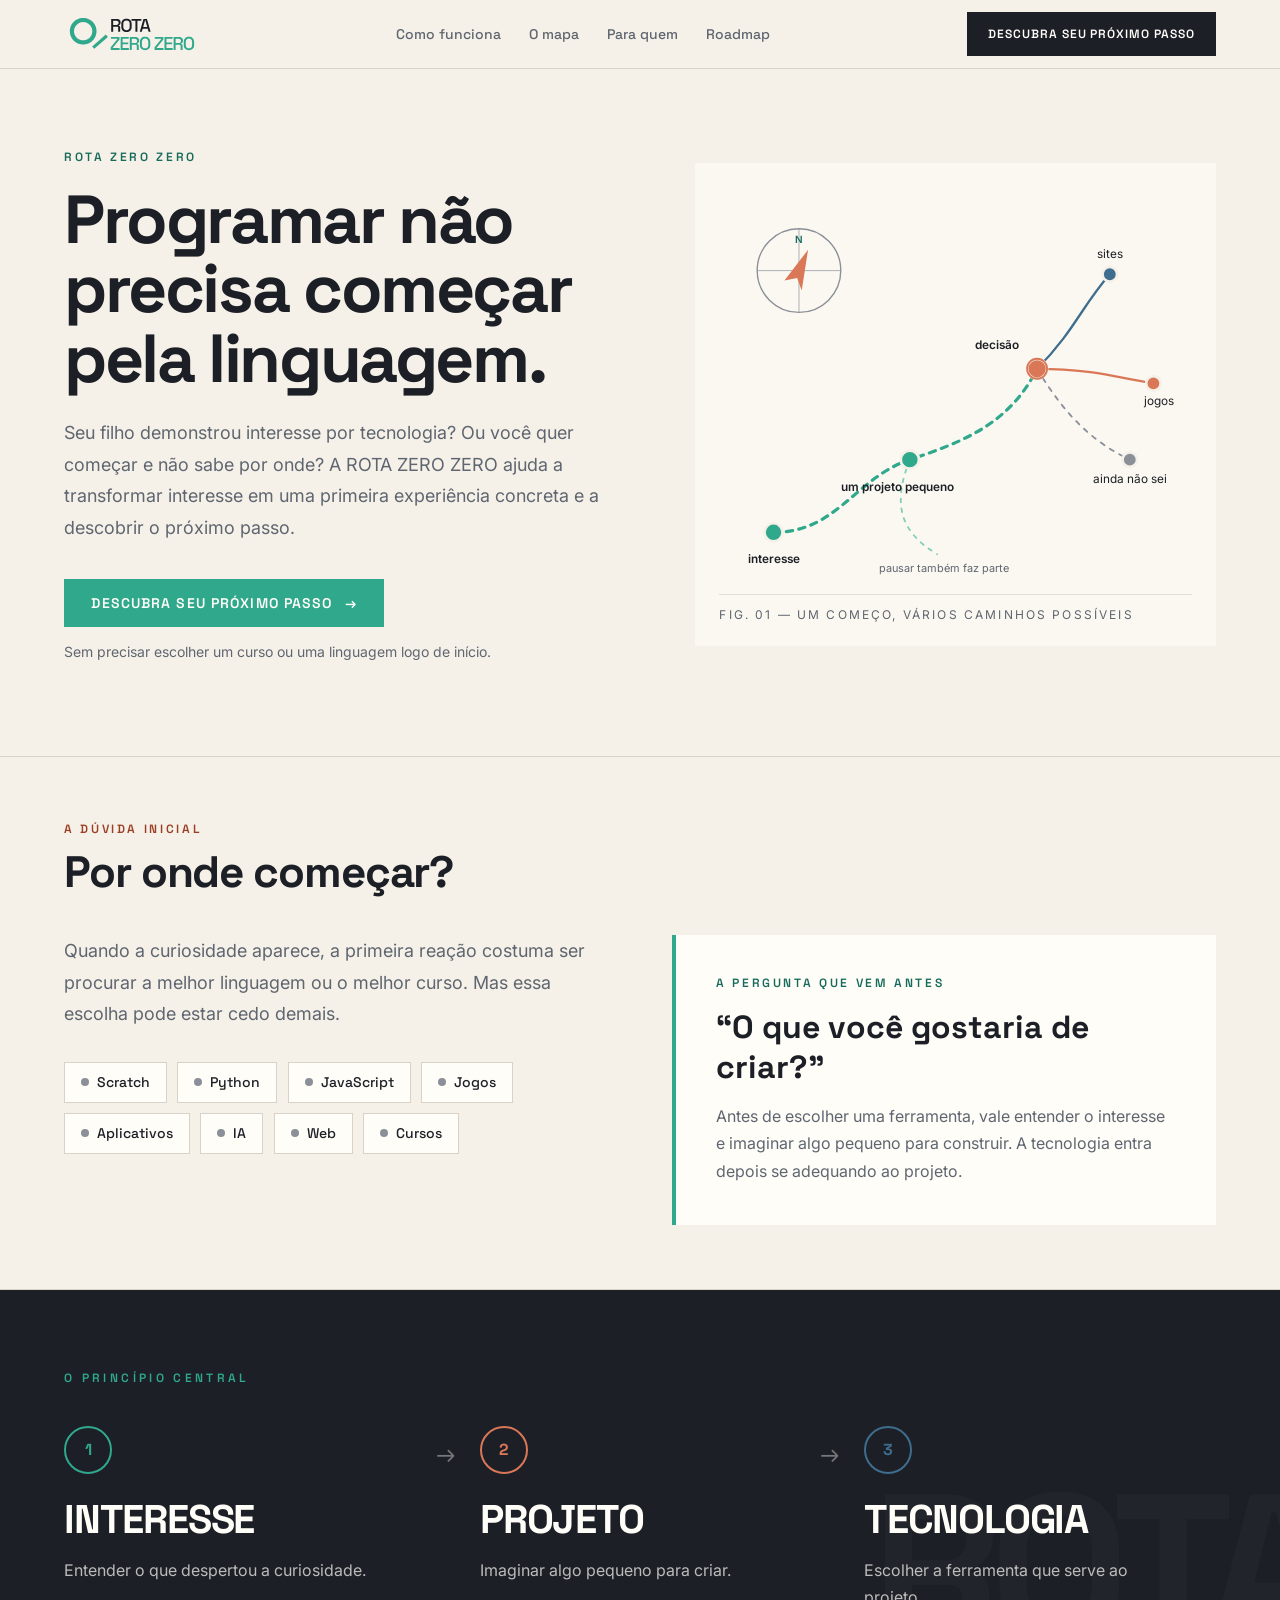
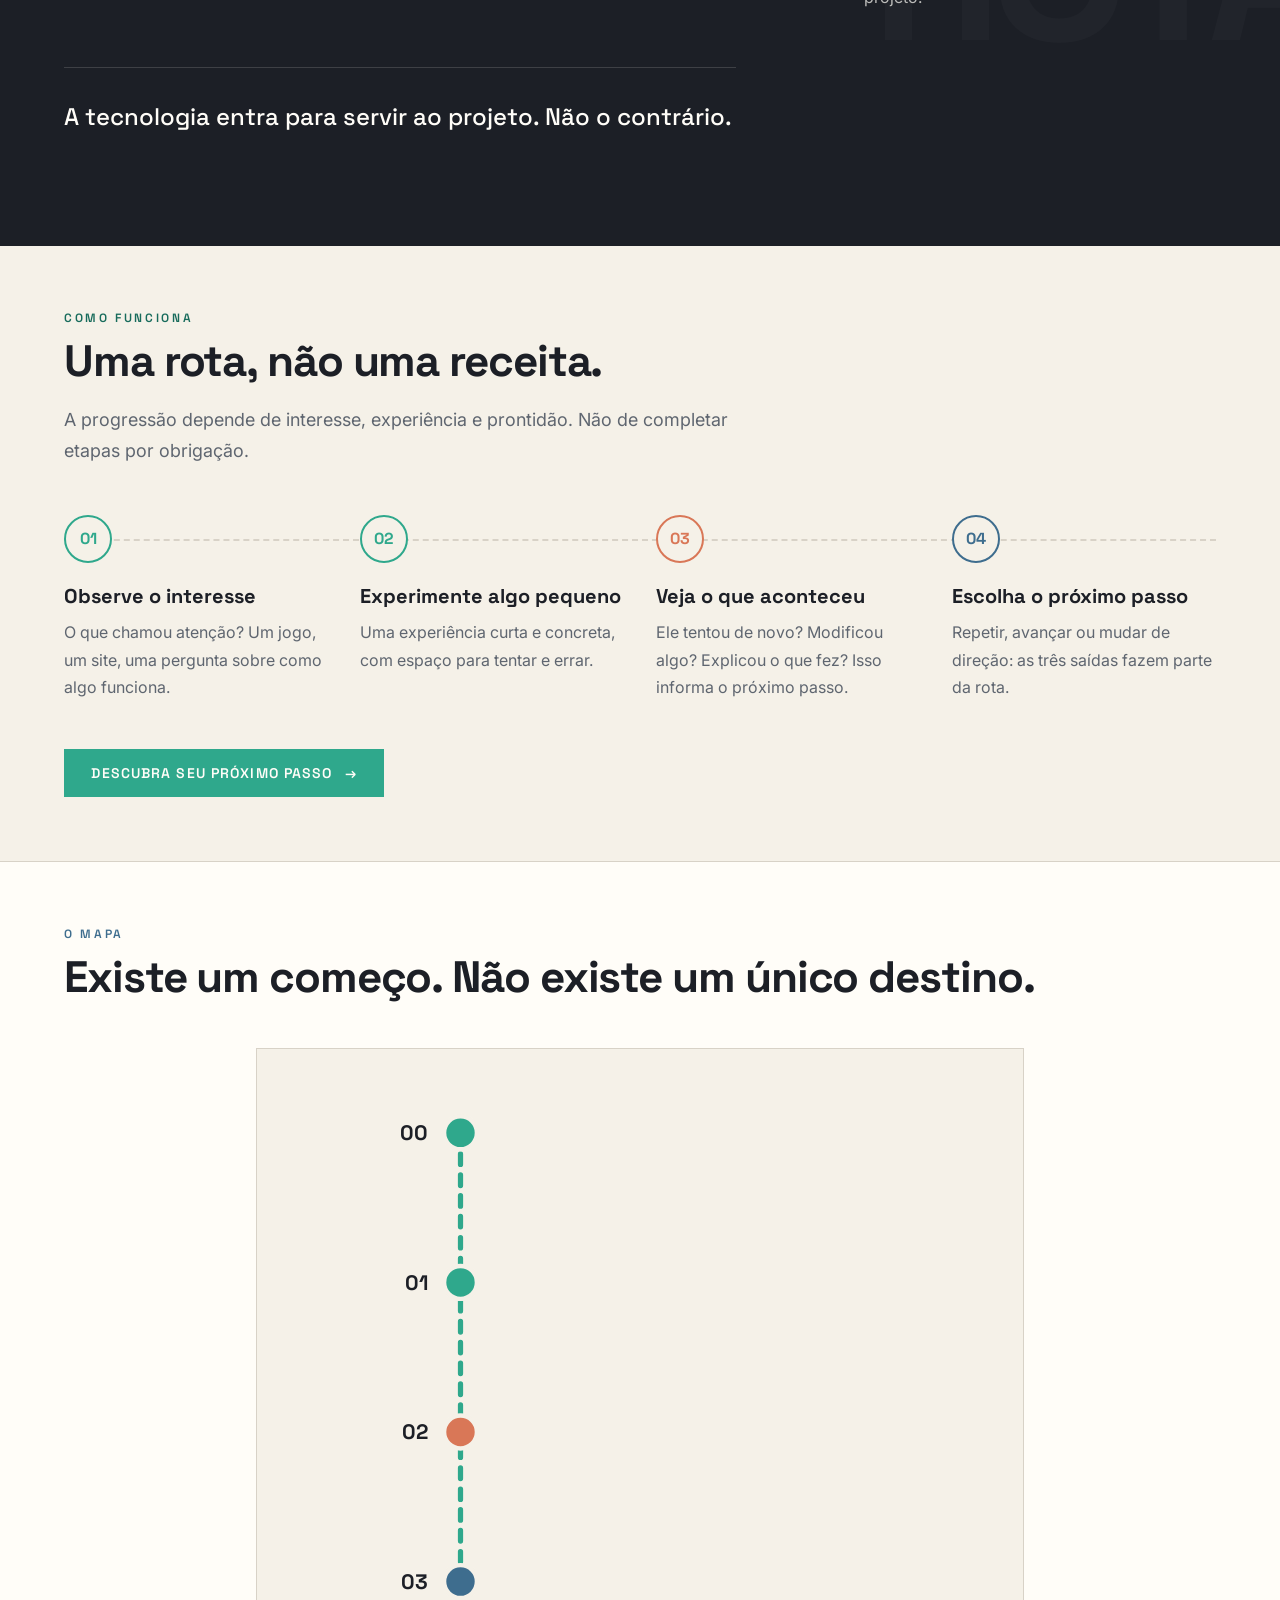
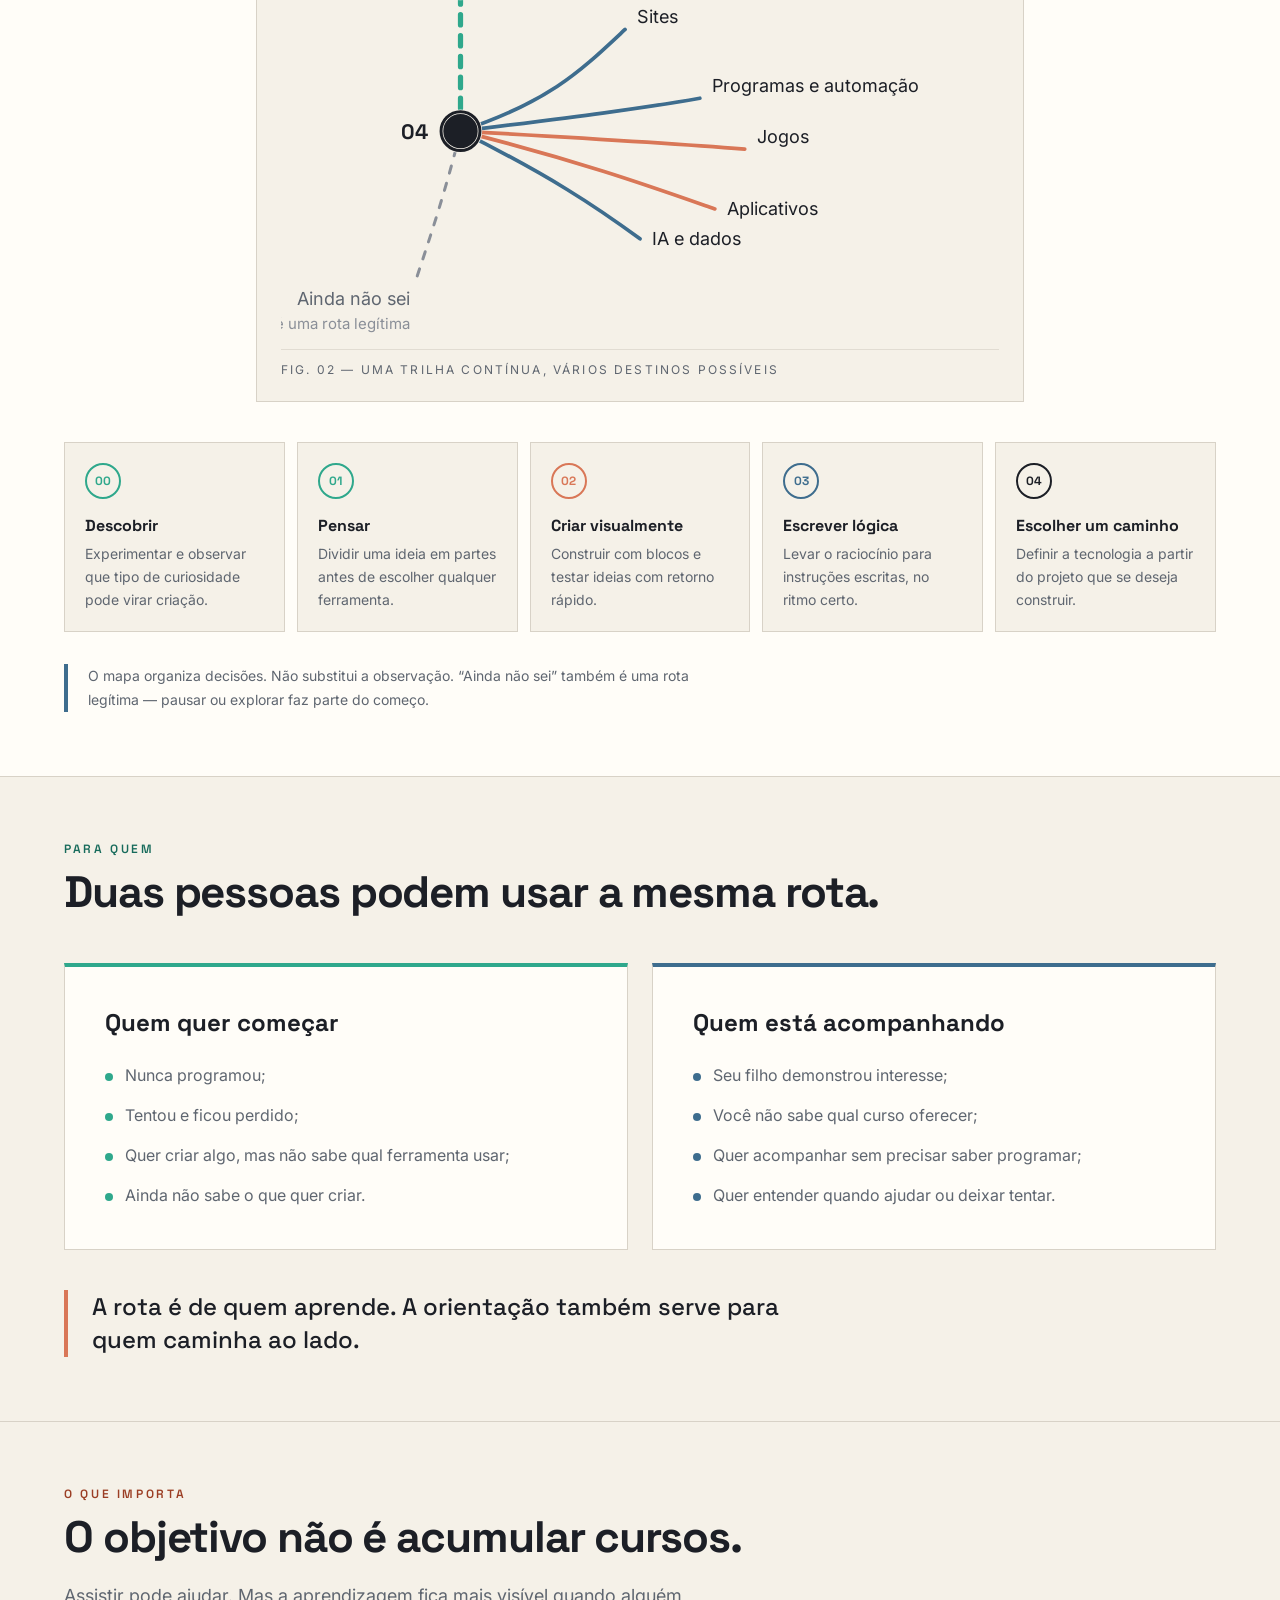
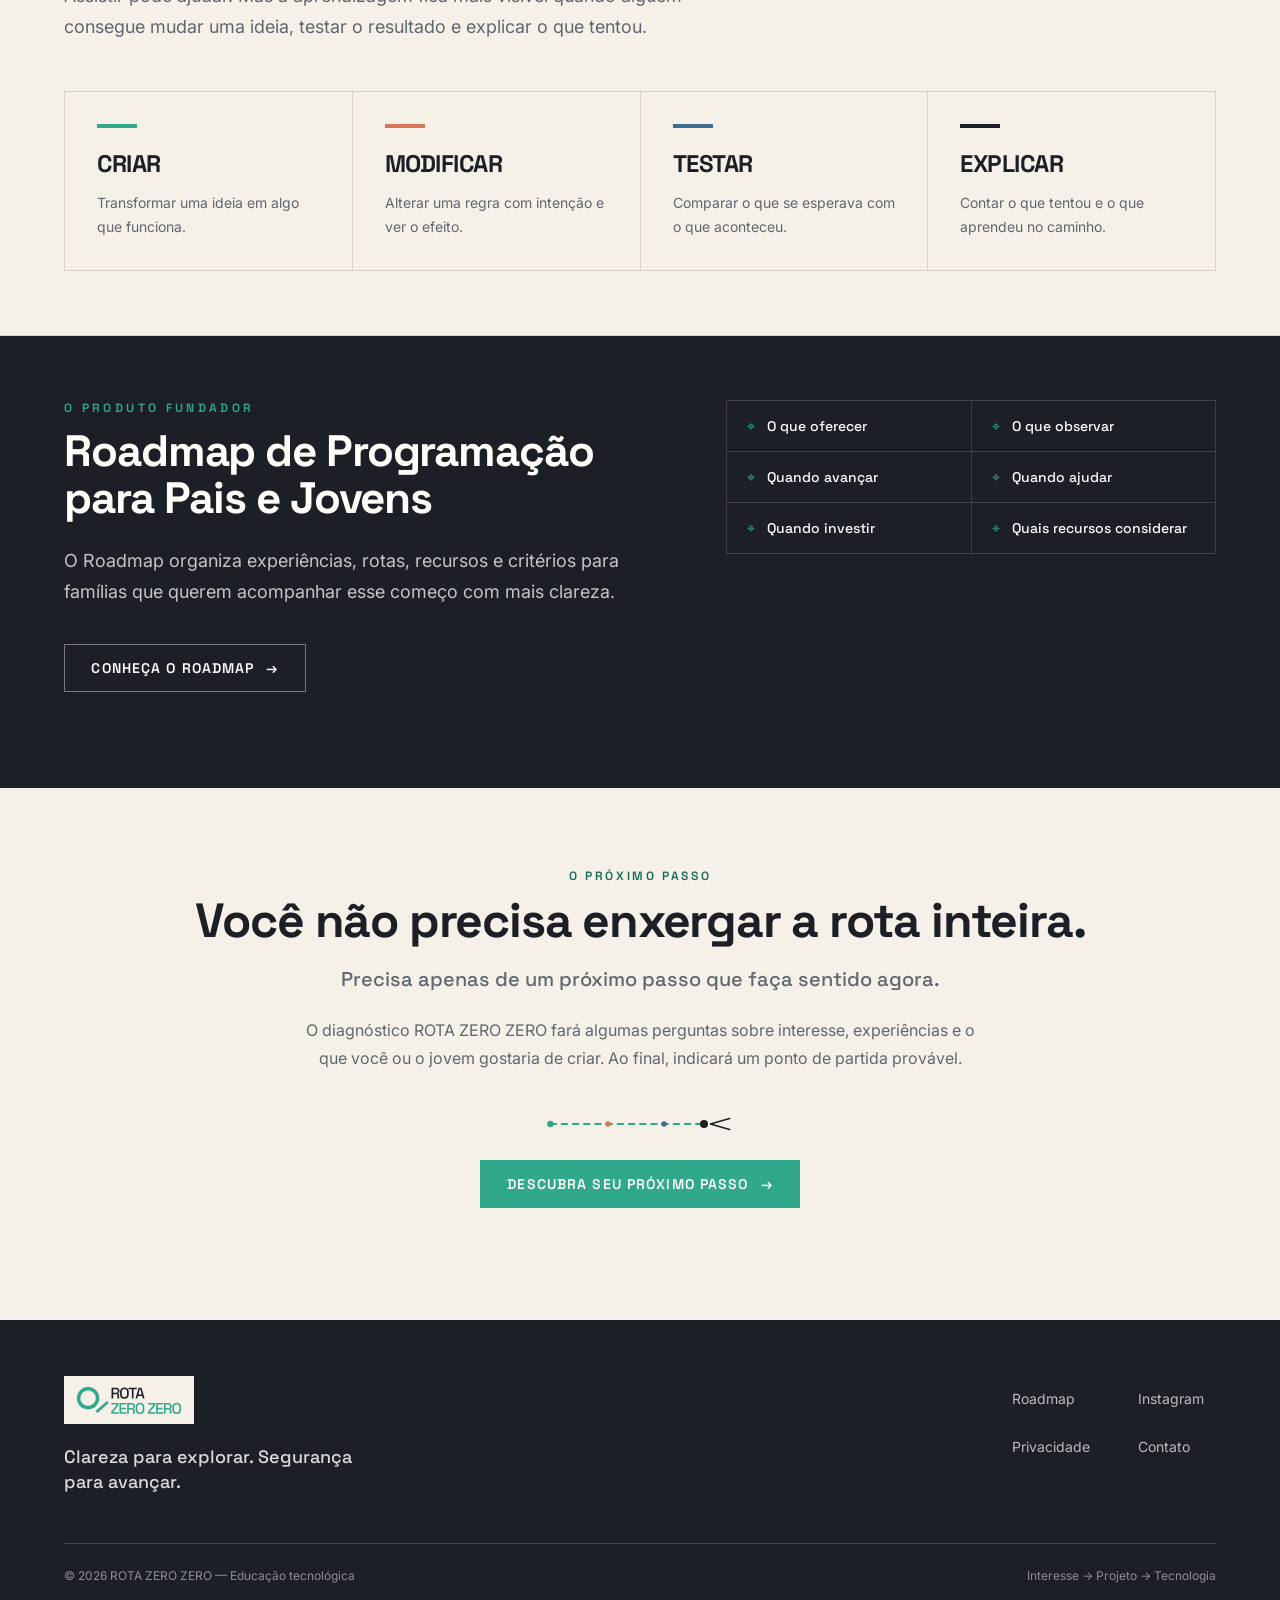
==== commit 23018c0e: "fix: use self-contained official logo asset" ====
--- a/index.html
+++ b/index.html
@@ -21,7 +21,7 @@
     <div class="container header-inner">
       <a href="./" class="brand-link" aria-label="ROTA ZERO ZERO — página inicial">
         <img class="brand brand-full" src="assets/brand/rota-zero-zero-completa.svg" alt="ROTA ZERO ZERO" width="1123" height="364">
-        <img class="brand brand-compact" src="assets/brand/rota-zero-zero-reduzida.svg" alt="ROTA ZERO ZERO" width="1217" height="491">
+        <img class="brand brand-compact" src="assets/brand/rota-zero-zero-completa.svg" alt="ROTA ZERO ZERO" width="1123" height="364">
       </a>
 
       <nav class="desktop-nav" aria-label="Navegação principal">
@@ -248,7 +248,7 @@
   <footer class="site-footer">
     <div class="container footer-inner">
       <div class="footer-top">
-        <div><img src="assets/brand/rota-zero-zero-completa-reversa.svg" alt="ROTA ZERO ZERO" class="footer-logo" width="1123" height="364"><p>Clareza para explorar. Segurança para avançar.</p></div>
+        <div><img src="assets/brand/rota-zero-zero-completa.svg" alt="ROTA ZERO ZERO" class="footer-logo" width="1123" height="364" style="background:#F5F1E8;padding:.35rem .5rem;height:3rem"><p>Clareza para explorar. Segurança para avançar.</p></div>
         <nav aria-label="Links do rodapé"><ul><li><a href="https://darkslategrey-goat-979048.hostingersite.com/roadmap-completo.html" target="_blank" rel="noopener noreferrer">Roadmap</a></li><li><a href="#" aria-label="Instagram da ROTA ZERO ZERO (em breve)">Instagram</a></li><li><a href="#" aria-label="Política de privacidade (em breve)">Privacidade</a></li><li><a href="#" aria-label="Contato com a ROTA ZERO ZERO (em breve)">Contato</a></li></ul></nav>
       </div>
       <div class="footer-bottom"><p>© <span data-current-year>2026</span> ROTA ZERO ZERO — Educação tecnológica</p><p>Interesse → Projeto → Tecnologia</p></div>
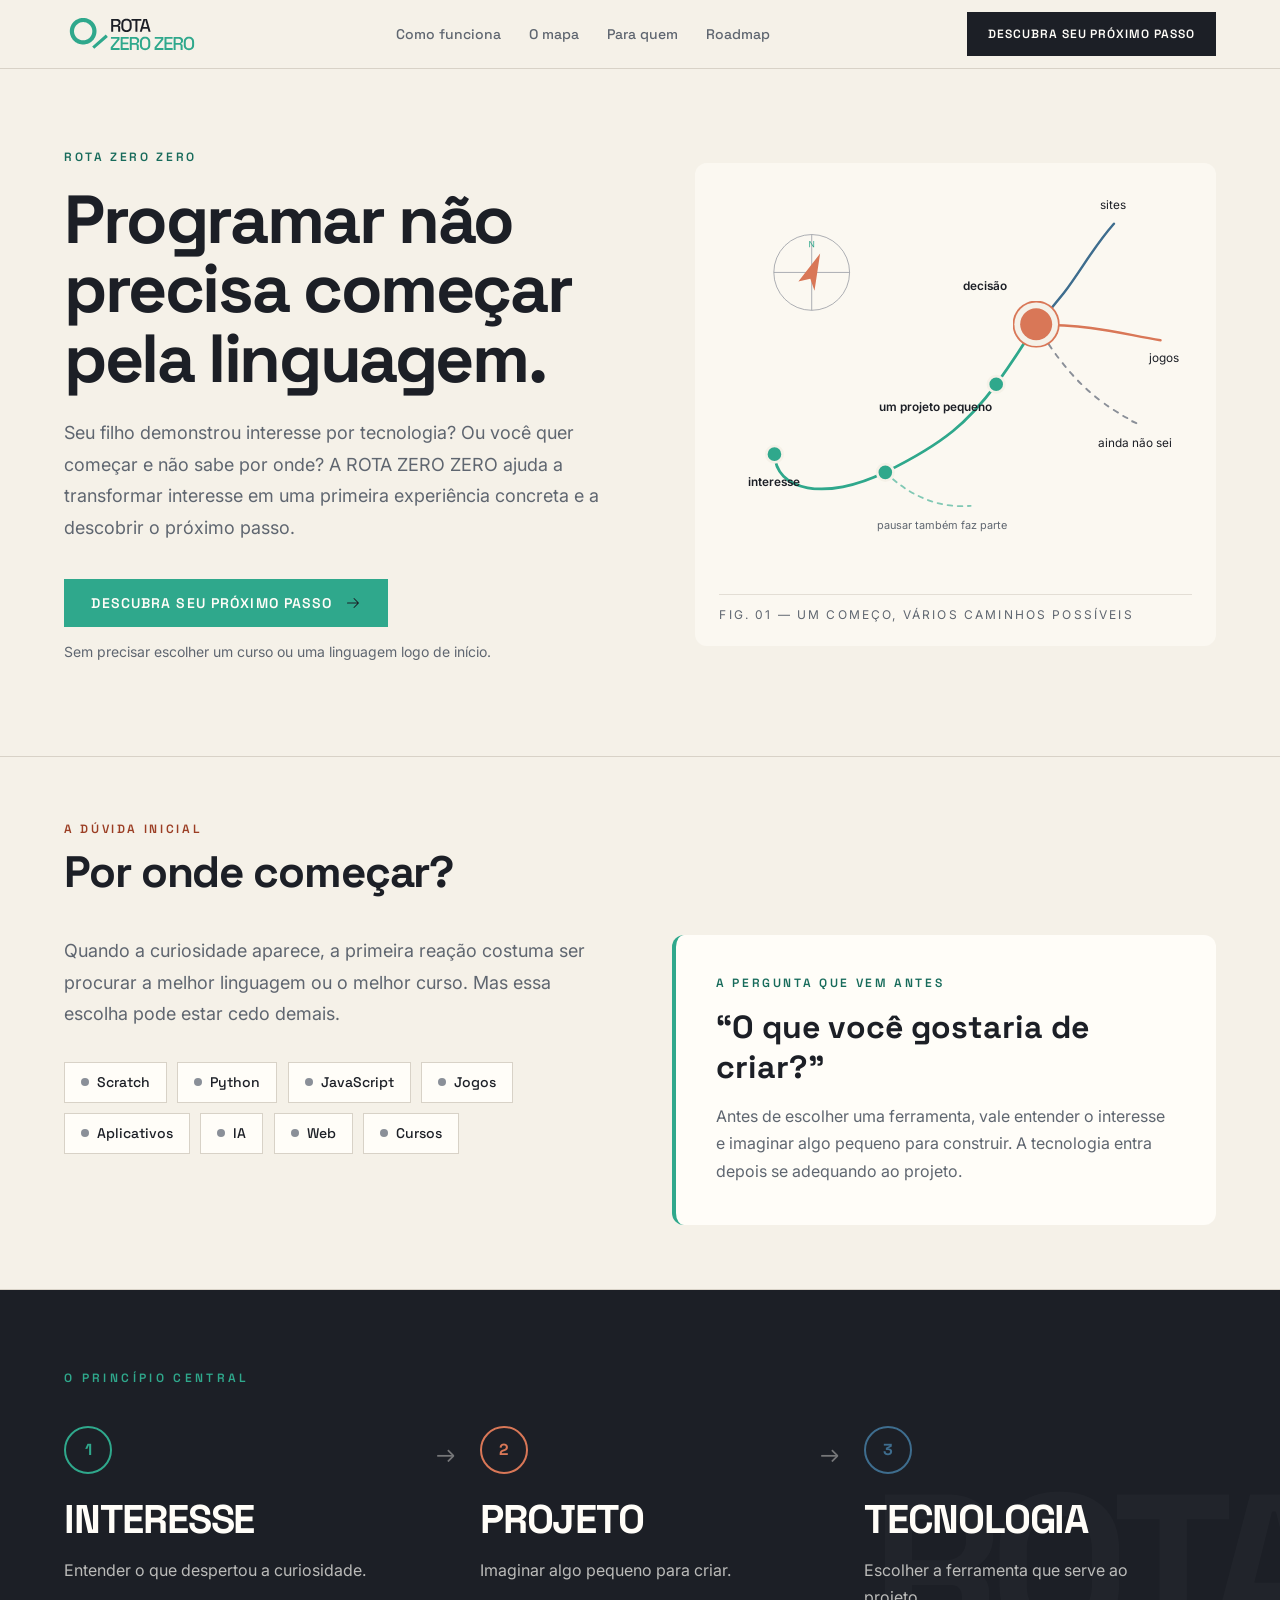
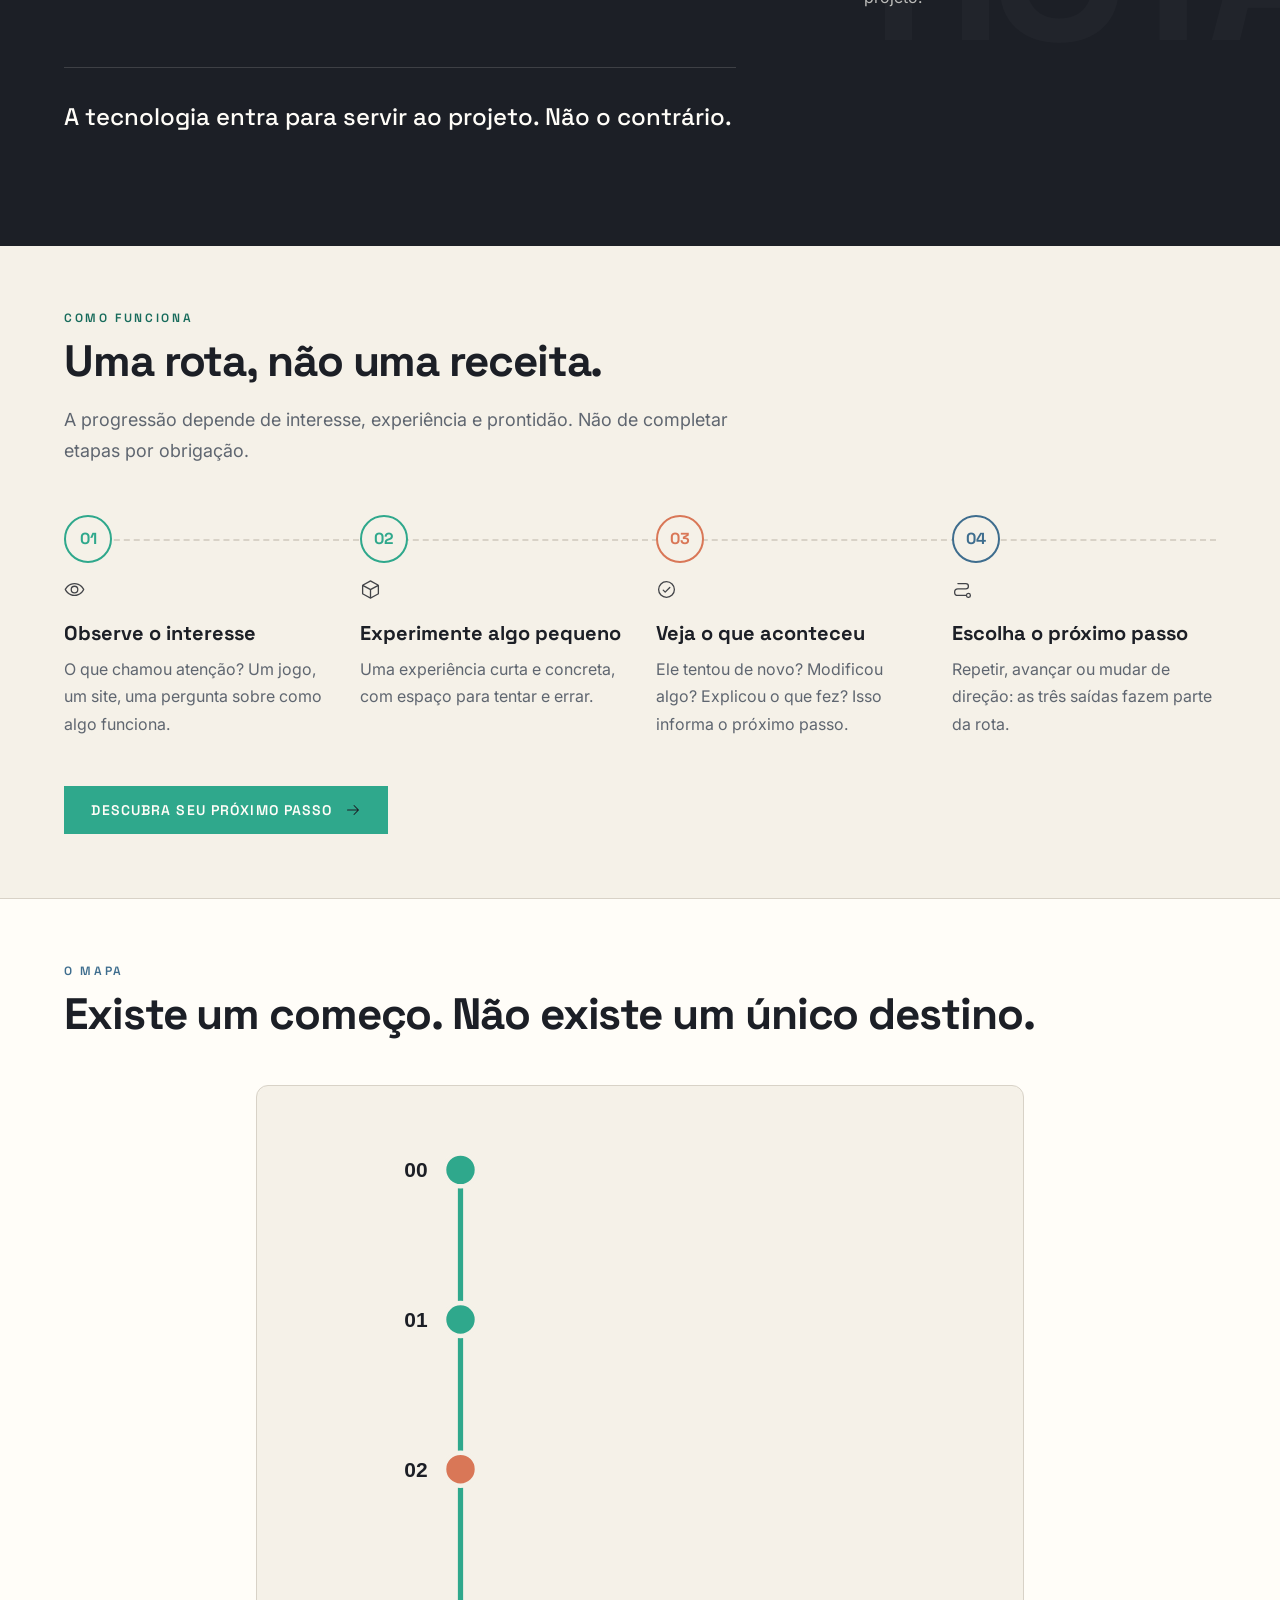
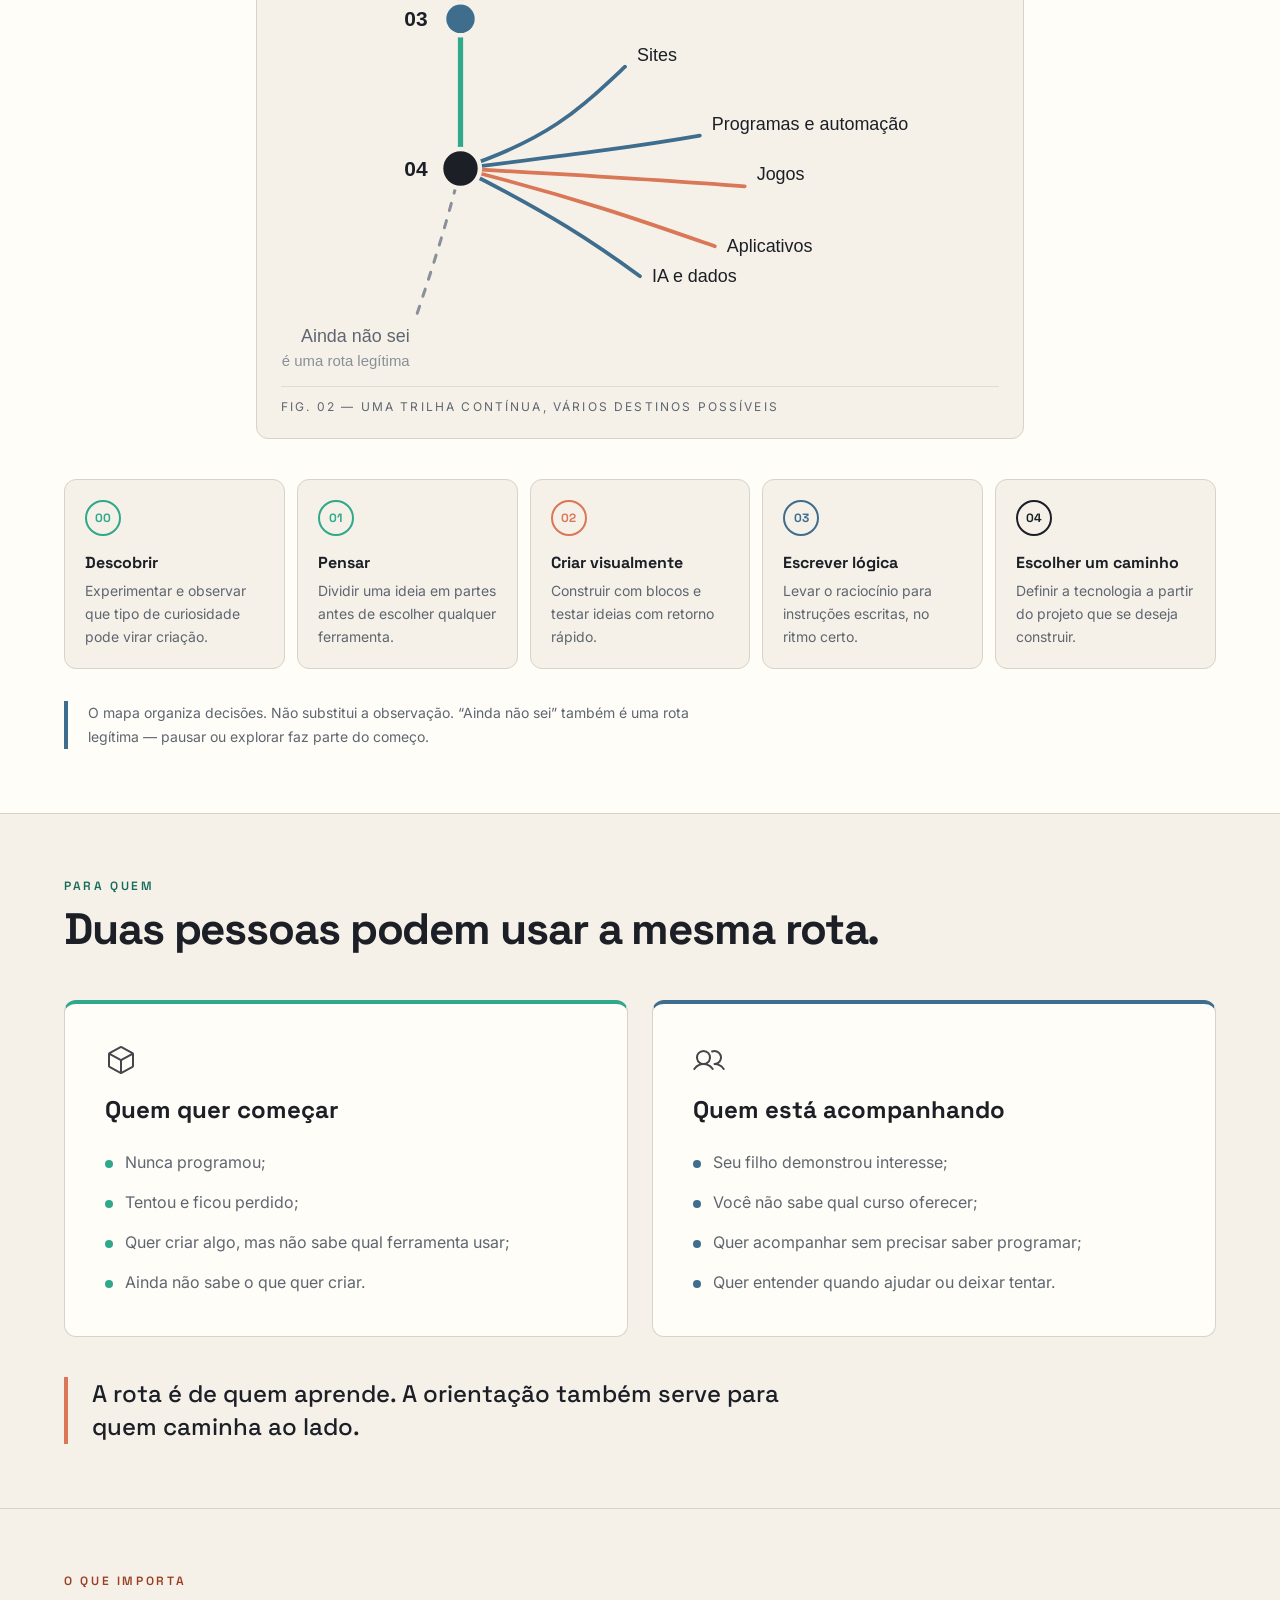
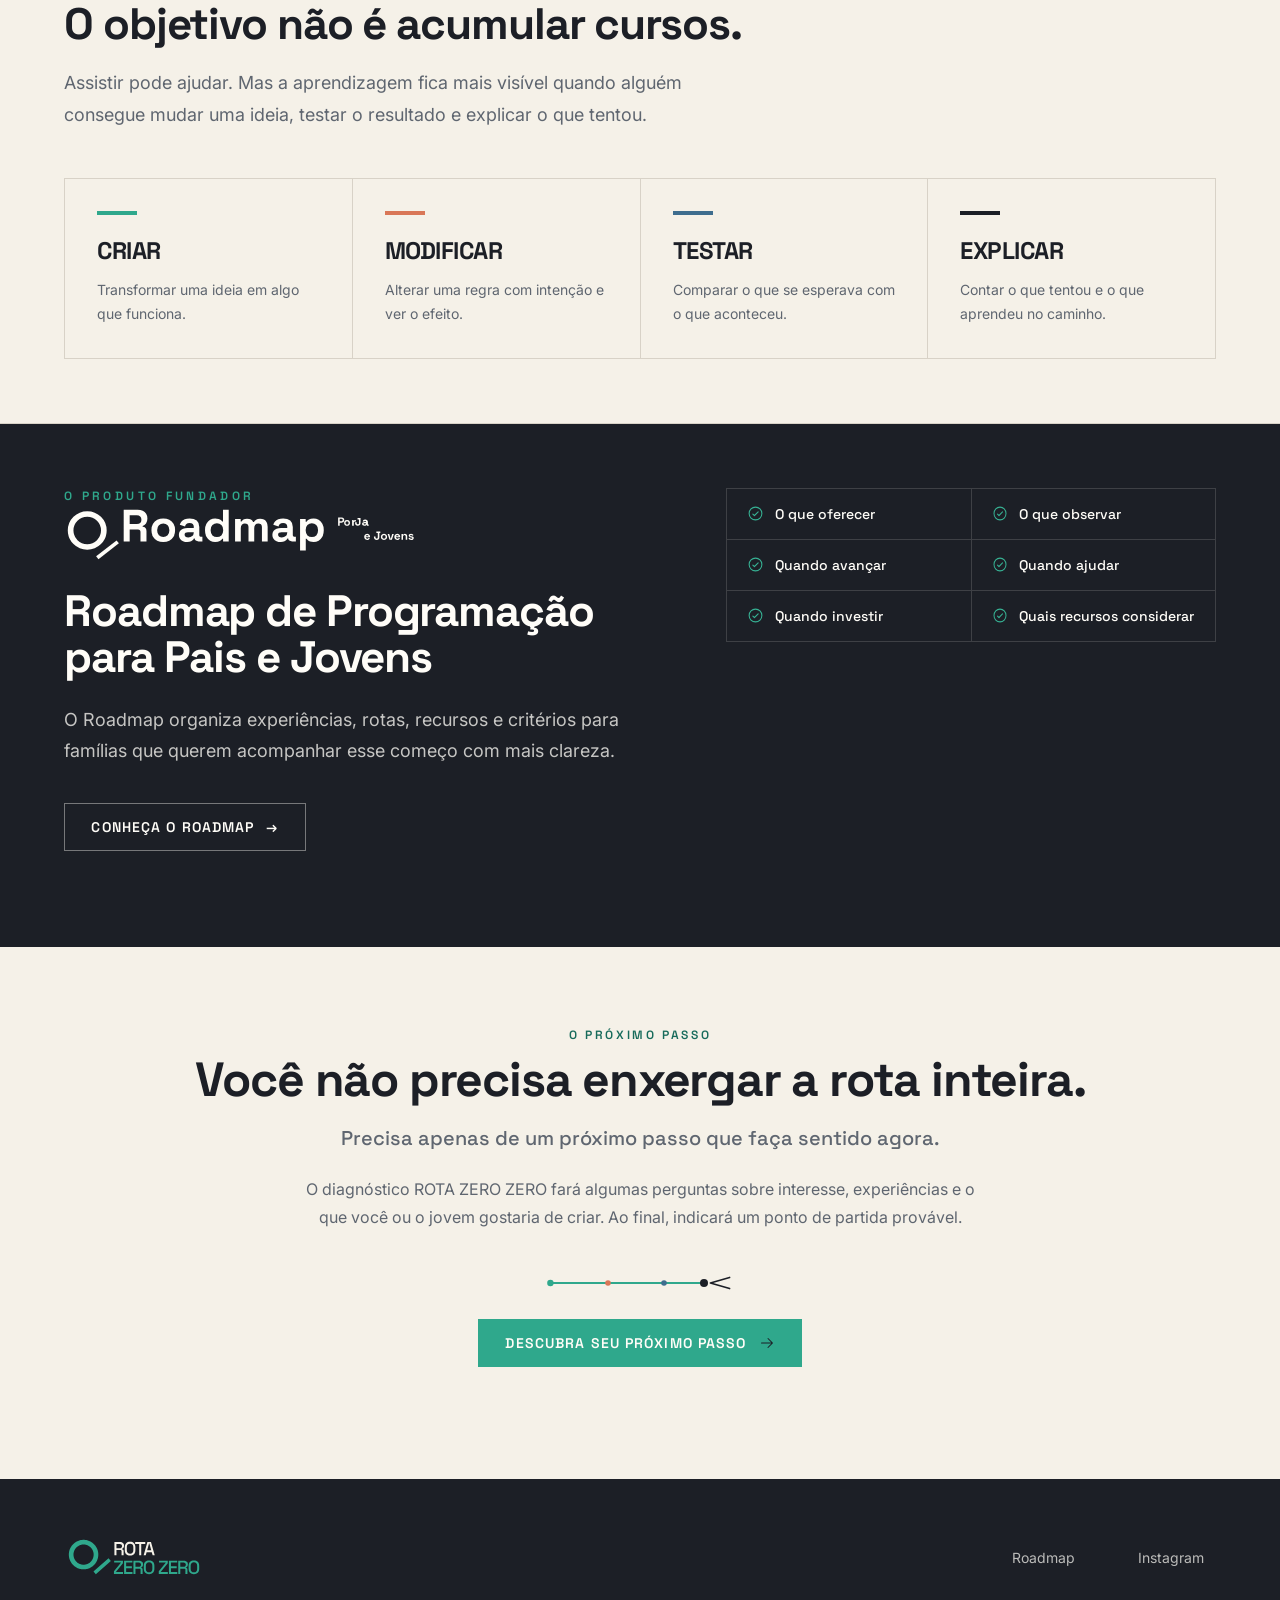
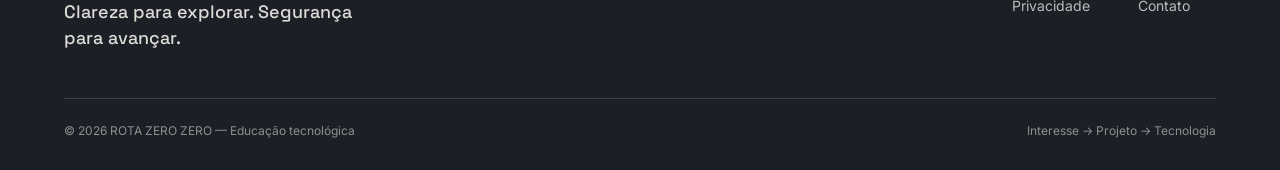
==== commit bb127cae: "refactor: move landing identity and SEO to static HTML" ====
--- a/index.html
+++ b/index.html
@@ -6,12 +6,27 @@
   <title>ROTA ZERO ZERO | Por onde começar em programação</title>
   <meta name="description" content="Orientação para famílias e iniciantes que querem descobrir um bom ponto de partida em programação, escolher pequenas experiências e avançar sem pressão.">
   <meta name="theme-color" content="#F5F1E8">
+  <link rel="canonical" href="https://rota-zero-zero-landing-145931.hostingersite.com/">
+
   <meta property="og:type" content="website">
   <meta property="og:site_name" content="ROTA ZERO ZERO">
+  <meta property="og:url" content="https://rota-zero-zero-landing-145931.hostingersite.com/">
   <meta property="og:title" content="ROTA ZERO ZERO | Por onde começar em programação">
   <meta property="og:description" content="Orientação para famílias e iniciantes que querem descobrir um bom ponto de partida em programação, escolher pequenas experiências e avançar sem pressão.">
-  <meta name="twitter:card" content="summary">
+  <meta property="og:image" content="https://rota-zero-zero-landing-145931.hostingersite.com/assets/social/og-rota-zero-zero.png">
+  <meta property="og:image:width" content="1200">
+  <meta property="og:image:height" content="630">
+  <meta property="og:image:alt" content="ROTA ZERO ZERO — Programação sem começar perdido.">
+
+  <meta name="twitter:card" content="summary_large_image">
+  <meta name="twitter:title" content="ROTA ZERO ZERO | Por onde começar em programação">
+  <meta name="twitter:description" content="Orientação para famílias e iniciantes que querem descobrir um bom ponto de partida em programação, escolher pequenas experiências e avançar sem pressão.">
+  <meta name="twitter:image" content="https://rota-zero-zero-landing-145931.hostingersite.com/assets/social/og-rota-zero-zero.png">
+
+  <link rel="icon" type="image/svg+xml" href="assets/brand/brand-symbol-ring-bar.svg">
+  <link rel="icon" href="favicon.ico" sizes="any">
   <link rel="stylesheet" href="css/styles.css">
+  <link rel="stylesheet" href="css/idv-static.css">
   <script src="js/main.js" defer></script>
 </head>
 <body>
@@ -21,7 +36,7 @@
     <div class="container header-inner">
       <a href="./" class="brand-link" aria-label="ROTA ZERO ZERO — página inicial">
         <img class="brand brand-full" src="assets/brand/rota-zero-zero-completa.svg" alt="ROTA ZERO ZERO" width="1123" height="364">
-        <img class="brand brand-compact" src="assets/brand/rota-zero-zero-completa.svg" alt="ROTA ZERO ZERO" width="1123" height="364">
+        <img class="brand brand-compact" src="assets/brand/rota-zero-zero-reduzida.svg" alt="R00 — ROTA ZERO ZERO">
       </a>
 
       <nav class="desktop-nav" aria-label="Navegação principal">
@@ -46,7 +61,7 @@
         <a href="#o-mapa">O mapa</a>
         <a href="#para-quem">Para quem</a>
         <a href="#roadmap">Roadmap</a>
-        <a class="button button-green mobile-cta" href="diagnostico/">Descubra seu próximo passo <span aria-hidden="true">→</span></a>
+        <a class="button button-green mobile-cta" href="diagnostico/">Descubra seu próximo passo <img class="cta-arrow" src="assets/idv/arrow-next-right.svg" alt="" aria-hidden="true"></a>
       </div>
     </nav>
   </header>
@@ -59,41 +74,29 @@
           <h1>Programar não precisa começar pela linguagem.</h1>
           <p class="hero-lead">Seu filho demonstrou interesse por tecnologia? Ou você quer começar e não sabe por onde? A ROTA ZERO ZERO ajuda a transformar interesse em uma primeira experiência concreta e a descobrir o próximo passo.</p>
           <div class="hero-actions">
-            <a class="button button-green" href="diagnostico/">Descubra seu próximo passo <span aria-hidden="true">→</span></a>
+            <a class="button button-green" href="diagnostico/">Descubra seu próximo passo <img class="cta-arrow" src="assets/idv/arrow-next-right.svg" alt="" aria-hidden="true"></a>
             <p>Sem precisar escolher um curso ou uma linguagem logo de início.</p>
           </div>
         </div>
 
         <figure class="trail-card reveal reveal-delay-1">
           <svg class="trail-svg" viewBox="0 0 520 440" role="img" aria-label="Trilha com nós e ramificações: do interesse, passando por um pequeno projeto, até diferentes tecnologias possíveis">
-            <path d="M60 380 C 130 380, 150 320, 210 300 S 320 260, 350 200" fill="none" stroke="#2FA88C" stroke-width="3.5" stroke-linecap="round" class="trail-flow"/>
-            <path d="M350 200 C 390 160, 400 130, 430 96" fill="none" stroke="#3E6D8E" stroke-width="2.5" stroke-linecap="round"/>
-            <path d="M350 200 C 410 200, 440 210, 478 216" fill="none" stroke="#D97757" stroke-width="2.5" stroke-linecap="round"/>
-            <path d="M350 200 C 380 250, 410 280, 452 300" fill="none" stroke="#8A8F98" stroke-width="2" stroke-linecap="round" stroke-dasharray="5 7"/>
-            <path d="M210 300 C 190 350, 200 380, 240 404" fill="none" stroke="#83CDBB" stroke-width="2" stroke-dasharray="4 7" stroke-linecap="round"/>
-            <g stroke="#F5F1E8" stroke-width="3">
-              <circle cx="60" cy="380" r="10" fill="#2FA88C"/>
-              <circle cx="210" cy="300" r="10" fill="#2FA88C"/>
-              <circle cx="350" cy="200" r="11" fill="#D97757"/>
-              <circle cx="430" cy="96" r="8" fill="#3E6D8E"/>
-              <circle cx="478" cy="216" r="8" fill="#D97757"/>
-              <circle cx="452" cy="300" r="8" fill="#8A8F98"/>
-            </g>
-            <circle cx="350" cy="200" r="11" fill="none" stroke="#D97757" stroke-width="2" class="node-halo"/>
-            <g font-family="Inter, Arial, sans-serif" font-size="13" fill="#1C1F26">
-              <text x="60" y="414" text-anchor="middle" font-weight="600">interesse</text>
-              <text x="196" y="334" text-anchor="middle" font-weight="600">um projeto pequeno</text>
-              <text x="330" y="178" text-anchor="end" font-weight="600">decisão</text>
-              <text x="430" y="78" text-anchor="middle">sites</text>
-              <text x="484" y="240" text-anchor="middle">jogos</text>
-              <text x="452" y="326" text-anchor="middle">ainda não sei</text>
-              <text x="248" y="424" text-anchor="middle" fill="#5F6670" font-size="12">pausar também faz parte</text>
-            </g>
-            <g transform="translate(88 92)">
-              <circle r="46" fill="none" stroke="#8A8F98" stroke-width="1.5"/>
-              <path d="M-46 0H46 M0-46V46" stroke="#8A8F98" stroke-width="0.75"/>
-              <text x="0" y="-30" text-anchor="middle" fill="#176B5B" font-size="11" font-family="Inter, Arial, sans-serif" font-weight="600">N</text>
-              <path d="M10-23 L3 22 L-2 8 L-16 11 Z" fill="#D97757"/>
+            <image href="assets/idv/path-main-ascending.svg" x="55" y="145" width="300" height="189" preserveAspectRatio="xMidYMid meet" aria-hidden="true"/>
+            <image href="assets/idv/path-branch-pause.svg" x="177" y="308" width="106" height="49" preserveAspectRatio="xMidYMid meet" aria-hidden="true"/>
+            <image href="assets/idv/path-branch-three-way.svg" x="343" y="33" width="150" height="234" preserveAspectRatio="xMidYMid meet" aria-hidden="true"/>
+            <circle cx="61" cy="294" r="9" fill="#2FA88C" stroke="#F5F1E8" stroke-width="3"/>
+            <circle cx="183" cy="314" r="9" fill="#2FA88C" stroke="#F5F1E8" stroke-width="3"/>
+            <circle cx="305" cy="217" r="9" fill="#2FA88C" stroke="#F5F1E8" stroke-width="3"/>
+            <image href="assets/idv/node-highlight-terra.svg" x="323" y="125" width="52" height="52" preserveAspectRatio="xMidYMid meet" aria-hidden="true"/>
+            <image href="assets/idv/icon-compass-cover.svg" x="58" y="50" width="88" height="88" preserveAspectRatio="xMidYMid meet" aria-hidden="true"/>
+            <g font-size="13" fill="#1C1F26">
+              <text x="61" y="329" text-anchor="middle" font-weight="600">interesse</text>
+              <text x="300" y="247" text-anchor="end" font-weight="600">um projeto pequeno</text>
+              <text x="317" y="113" text-anchor="end" font-weight="600">decisão</text>
+              <text x="434" y="24" text-anchor="middle">sites</text>
+              <text x="490" y="193" text-anchor="middle">jogos</text>
+              <text x="458" y="286" text-anchor="middle">ainda não sei</text>
+              <text x="245" y="376" text-anchor="middle" fill="#5F6670" font-size="12">pausar também faz parte</text>
             </g>
           </svg>
           <figcaption>Fig. 01 — Um começo, vários caminhos possíveis</figcaption>
@@ -147,12 +150,12 @@
           <p class="lead section-lead">A progressão depende de interesse, experiência e prontidão. Não de completar etapas por obrigação.</p>
         </div>
         <ol class="process-grid">
-          <li class="reveal"><span class="circle circle-green">01</span><h3>Observe o interesse</h3><p>O que chamou atenção? Um jogo, um site, uma pergunta sobre como algo funciona.</p></li>
-          <li class="reveal reveal-delay-1"><span class="circle circle-green">02</span><h3>Experimente algo pequeno</h3><p>Uma experiência curta e concreta, com espaço para tentar e errar.</p></li>
-          <li class="reveal reveal-delay-2"><span class="circle circle-terra">03</span><h3>Veja o que aconteceu</h3><p>Ele tentou de novo? Modificou algo? Explicou o que fez? Isso informa o próximo passo.</p></li>
-          <li class="reveal reveal-delay-3"><span class="circle circle-blue">04</span><h3>Escolha o próximo passo</h3><p>Repetir, avançar ou mudar de direção: as três saídas fazem parte da rota.</p></li>
+          <li class="reveal"><span class="circle circle-green">01</span><img class="idv-step-icon" src="assets/idv/icon-observe.svg" alt="" aria-hidden="true"><h3>Observe o interesse</h3><p>O que chamou atenção? Um jogo, um site, uma pergunta sobre como algo funciona.</p></li>
+          <li class="reveal reveal-delay-1"><span class="circle circle-green">02</span><img class="idv-step-icon" src="assets/idv/icon-build.svg" alt="" aria-hidden="true"><h3>Experimente algo pequeno</h3><p>Uma experiência curta e concreta, com espaço para tentar e errar.</p></li>
+          <li class="reveal reveal-delay-2"><span class="circle circle-terra">03</span><img class="idv-step-icon" src="assets/idv/icon-check-circle.svg" alt="" aria-hidden="true"><h3>Veja o que aconteceu</h3><p>Ele tentou de novo? Modificou algo? Explicou o que fez? Isso informa o próximo passo.</p></li>
+          <li class="reveal reveal-delay-3"><span class="circle circle-blue">04</span><img class="idv-step-icon" src="assets/idv/icon-route.svg" alt="" aria-hidden="true"><h3>Escolha o próximo passo</h3><p>Repetir, avançar ou mudar de direção: as três saídas fazem parte da rota.</p></li>
         </ol>
-        <div class="reveal process-cta"><a class="button button-green" href="diagnostico/">Descubra seu próximo passo <span aria-hidden="true">→</span></a></div>
+        <div class="reveal process-cta"><a class="button button-green" href="diagnostico/">Descubra seu próximo passo <img class="cta-arrow" src="assets/idv/arrow-next-right.svg" alt="" aria-hidden="true"></a></div>
       </div>
     </section>
 
@@ -163,26 +166,7 @@
           <h2 id="mapa-titulo">Existe um começo. Não existe um único destino.</h2>
         </div>
         <figure class="map-card reveal">
-          <svg class="map-svg" viewBox="0 0 480 580" role="img" aria-label="Trilha contínua de 00 a 04, com seis rotas surgindo do 04: Sites, Programas e automação, Jogos, Aplicativos, IA e dados, e Ainda não sei.">
-            <path d="M120 40 C 120 90, 120 90, 120 140 C 120 190, 120 190, 120 240 C 120 290, 120 290, 120 340 C 120 390, 120 390, 120 440" fill="none" stroke="#2FA88C" stroke-width="3.5" stroke-linecap="round" class="trail-flow"/>
-            <path d="M120 440 C 180 420, 200 400, 230 372" fill="none" stroke="#3E6D8E" stroke-width="2.5" stroke-linecap="round"/>
-            <path d="M120 440 C 200 430, 240 425, 280 418" fill="none" stroke="#3E6D8E" stroke-width="2.5" stroke-linecap="round"/>
-            <path d="M120 440 C 210 445, 260 448, 310 452" fill="none" stroke="#D97757" stroke-width="2.5" stroke-linecap="round"/>
-            <path d="M120 440 C 200 460, 250 478, 290 492" fill="none" stroke="#D97757" stroke-width="2.5" stroke-linecap="round"/>
-            <path d="M120 440 C 180 470, 210 490, 240 512" fill="none" stroke="#3E6D8E" stroke-width="2.5" stroke-linecap="round"/>
-            <path d="M120 440 C 110 480, 100 510, 90 540" fill="none" stroke="#8A8F98" stroke-width="2" stroke-dasharray="5 7" stroke-linecap="round"/>
-            <g stroke="#F5F1E8" stroke-width="3">
-              <circle cx="120" cy="40" r="11" fill="#2FA88C"/><circle cx="120" cy="140" r="11" fill="#2FA88C"/><circle cx="120" cy="240" r="11" fill="#D97757"/><circle cx="120" cy="340" r="11" fill="#3E6D8E"/><circle cx="120" cy="440" r="13" fill="#1C1F26"/>
-            </g>
-            <circle cx="120" cy="440" r="13" fill="none" stroke="#1C1F26" stroke-width="2" class="node-halo"/>
-            <g font-family="Space Grotesk, Inter, Arial, sans-serif" font-size="14" font-weight="700" fill="#1C1F26">
-              <text x="98" y="45" text-anchor="end">00</text><text x="98" y="145" text-anchor="end">01</text><text x="98" y="245" text-anchor="end">02</text><text x="98" y="345" text-anchor="end">03</text><text x="98" y="445" text-anchor="end">04</text>
-            </g>
-            <g font-family="Inter, Arial, sans-serif" font-size="12" fill="#1C1F26">
-              <text x="238" y="368">Sites</text><text x="288" y="414">Programas e automação</text><text x="318" y="448">Jogos</text><text x="298" y="496">Aplicativos</text><text x="248" y="516">IA e dados</text><text x="86" y="556" text-anchor="end" fill="#5F6670">Ainda não sei</text>
-            </g>
-            <text x="86" y="572" text-anchor="end" font-family="Inter, Arial, sans-serif" font-size="10" fill="#8A8F98">também é uma rota legítima</text>
-          </svg>
+          <img class="map-illustration" src="assets/illustrations/map-00-04-six-routes.svg" alt="Trilha contínua de 00 a 04, com seis rotas surgindo do 04: Sites, Programas e automação, Jogos, Aplicativos, IA e dados, e Ainda não sei.">
           <figcaption>Fig. 02 — Uma trilha contínua, vários destinos possíveis</figcaption>
         </figure>
         <ol class="stage-grid reveal">
@@ -200,8 +184,8 @@
       <div class="container section-pad">
         <div class="section-heading reveal"><p class="kicker kicker-green">Para quem</p><h2 id="para-quem-titulo">Duas pessoas podem usar a mesma rota.</h2></div>
         <div class="audience-grid">
-          <article class="audience-card audience-green reveal"><h3>Quem quer começar</h3><ul><li>Nunca programou;</li><li>Tentou e ficou perdido;</li><li>Quer criar algo, mas não sabe qual ferramenta usar;</li><li>Ainda não sabe o que quer criar.</li></ul></article>
-          <article class="audience-card audience-blue reveal reveal-delay-1"><h3>Quem está acompanhando</h3><ul><li>Seu filho demonstrou interesse;</li><li>Você não sabe qual curso oferecer;</li><li>Quer acompanhar sem precisar saber programar;</li><li>Quer entender quando ajudar ou deixar tentar.</li></ul></article>
+          <article class="audience-card audience-green reveal"><img class="idv-audience-icon" src="assets/idv/icon-build.svg" alt="" aria-hidden="true"><h3>Quem quer começar</h3><ul><li>Nunca programou;</li><li>Tentou e ficou perdido;</li><li>Quer criar algo, mas não sabe qual ferramenta usar;</li><li>Ainda não sabe o que quer criar.</li></ul></article>
+          <article class="audience-card audience-blue reveal reveal-delay-1"><img class="idv-audience-icon" src="assets/idv/icon-family.svg" alt="" aria-hidden="true"><h3>Quem está acompanhando</h3><ul><li>Seu filho demonstrou interesse;</li><li>Você não sabe qual curso oferecer;</li><li>Quer acompanhar sem precisar saber programar;</li><li>Quer entender quando ajudar ou deixar tentar.</li></ul></article>
         </div>
         <p class="audience-note reveal">A rota é de quem aprende. A orientação também serve para quem caminha ao lado.</p>
       </div>
@@ -223,12 +207,18 @@
       <div class="container roadmap-grid">
         <div class="reveal">
           <p class="kicker kicker-on-dark">O produto fundador</p>
+          <img class="roadmap-product-signature" src="assets/brand/product-roadmap-horizontal-warmwhite.svg" alt="Roadmap de Programação para Pais e Jovens">
           <h2 id="roadmap-titulo">Roadmap de Programação para Pais e Jovens</h2>
           <p class="lead-on-dark">O Roadmap organiza experiências, rotas, recursos e critérios para famílias que querem acompanhar esse começo com mais clareza.</p>
           <a class="button button-outline-light" href="https://darkslategrey-goat-979048.hostingersite.com/roadmap-completo.html" target="_blank" rel="noopener noreferrer">Conheça o Roadmap <span aria-hidden="true">→</span></a>
         </div>
         <ul class="roadmap-list reveal reveal-delay-1">
-          <li><span aria-hidden="true">⌖</span>O que oferecer</li><li><span aria-hidden="true">⌖</span>O que observar</li><li><span aria-hidden="true">⌖</span>Quando avançar</li><li><span aria-hidden="true">⌖</span>Quando ajudar</li><li><span aria-hidden="true">⌖</span>Quando investir</li><li><span aria-hidden="true">⌖</span>Quais recursos considerar</li>
+          <li><img class="idv-list-icon" src="assets/idv/icon-check-circle.svg" alt="" aria-hidden="true">O que oferecer</li>
+          <li><img class="idv-list-icon" src="assets/idv/icon-check-circle.svg" alt="" aria-hidden="true">O que observar</li>
+          <li><img class="idv-list-icon" src="assets/idv/icon-check-circle.svg" alt="" aria-hidden="true">Quando avançar</li>
+          <li><img class="idv-list-icon" src="assets/idv/icon-check-circle.svg" alt="" aria-hidden="true">Quando ajudar</li>
+          <li><img class="idv-list-icon" src="assets/idv/icon-check-circle.svg" alt="" aria-hidden="true">Quando investir</li>
+          <li><img class="idv-list-icon" src="assets/idv/icon-check-circle.svg" alt="" aria-hidden="true">Quais recursos considerar</li>
         </ul>
       </div>
     </section>
@@ -239,8 +229,8 @@
         <h2 id="diagnostico-titulo">Você não precisa enxergar a rota inteira.</h2>
         <p class="final-subtitle">Precisa apenas de um próximo passo que faça sentido agora.</p>
         <p class="final-copy">O diagnóstico ROTA ZERO ZERO fará algumas perguntas sobre interesse, experiências e o que você ou o jovem gostaria de criar. Ao final, indicará um ponto de partida provável.</p>
-        <svg viewBox="0 0 240 24" class="mini-trail" aria-hidden="true"><path d="M8 12 H 196" fill="none" stroke="#2FA88C" stroke-width="2.5" stroke-linecap="round" class="trail-flow"/><circle cx="8" cy="12" r="4" fill="#2FA88C"/><circle cx="80" cy="12" r="3.5" fill="#D97757"/><circle cx="150" cy="12" r="3.5" fill="#3E6D8E"/><circle cx="200" cy="12" r="5" fill="#1C1F26"/><path d="M208 12 l 24 -7 M208 12 l 24 7" stroke="#1C1F26" stroke-width="2" stroke-linecap="round"/></svg>
-        <a class="button button-green" href="diagnostico/">Descubra seu próximo passo <span aria-hidden="true">→</span></a>
+        <svg viewBox="0 0 240 24" class="mini-trail" aria-hidden="true"><path d="M8 12 H 196" fill="none" stroke="#2FA88C" stroke-width="2.5" stroke-linecap="round"/><circle cx="8" cy="12" r="4" fill="#2FA88C"/><circle cx="80" cy="12" r="3.5" fill="#D97757"/><circle cx="150" cy="12" r="3.5" fill="#3E6D8E"/><circle cx="200" cy="12" r="5" fill="#1C1F26"/><path d="M208 12 l 24 -7 M208 12 l 24 7" stroke="#1C1F26" stroke-width="2" stroke-linecap="round"/></svg>
+        <a class="button button-green" href="diagnostico/">Descubra seu próximo passo <img class="cta-arrow" src="assets/idv/arrow-next-right.svg" alt="" aria-hidden="true"></a>
       </div>
     </section>
   </main>
@@ -248,7 +238,7 @@
   <footer class="site-footer">
     <div class="container footer-inner">
       <div class="footer-top">
-        <div><img src="assets/brand/rota-zero-zero-completa.svg" alt="ROTA ZERO ZERO" class="footer-logo" width="1123" height="364" style="background:#F5F1E8;padding:.35rem .5rem;height:3rem"><p>Clareza para explorar. Segurança para avançar.</p></div>
+        <div><img src="assets/brand/rota-zero-zero-reversa-transparente.svg" alt="ROTA ZERO ZERO" class="footer-logo"><p>Clareza para explorar. Segurança para avançar.</p></div>
         <nav aria-label="Links do rodapé"><ul><li><a href="https://darkslategrey-goat-979048.hostingersite.com/roadmap-completo.html" target="_blank" rel="noopener noreferrer">Roadmap</a></li><li><a href="#" aria-label="Instagram da ROTA ZERO ZERO (em breve)">Instagram</a></li><li><a href="#" aria-label="Política de privacidade (em breve)">Privacidade</a></li><li><a href="#" aria-label="Contato com a ROTA ZERO ZERO (em breve)">Contato</a></li></ul></nav>
       </div>
       <div class="footer-bottom"><p>© <span data-current-year>2026</span> ROTA ZERO ZERO — Educação tecnológica</p><p>Interesse → Projeto → Tecnologia</p></div>
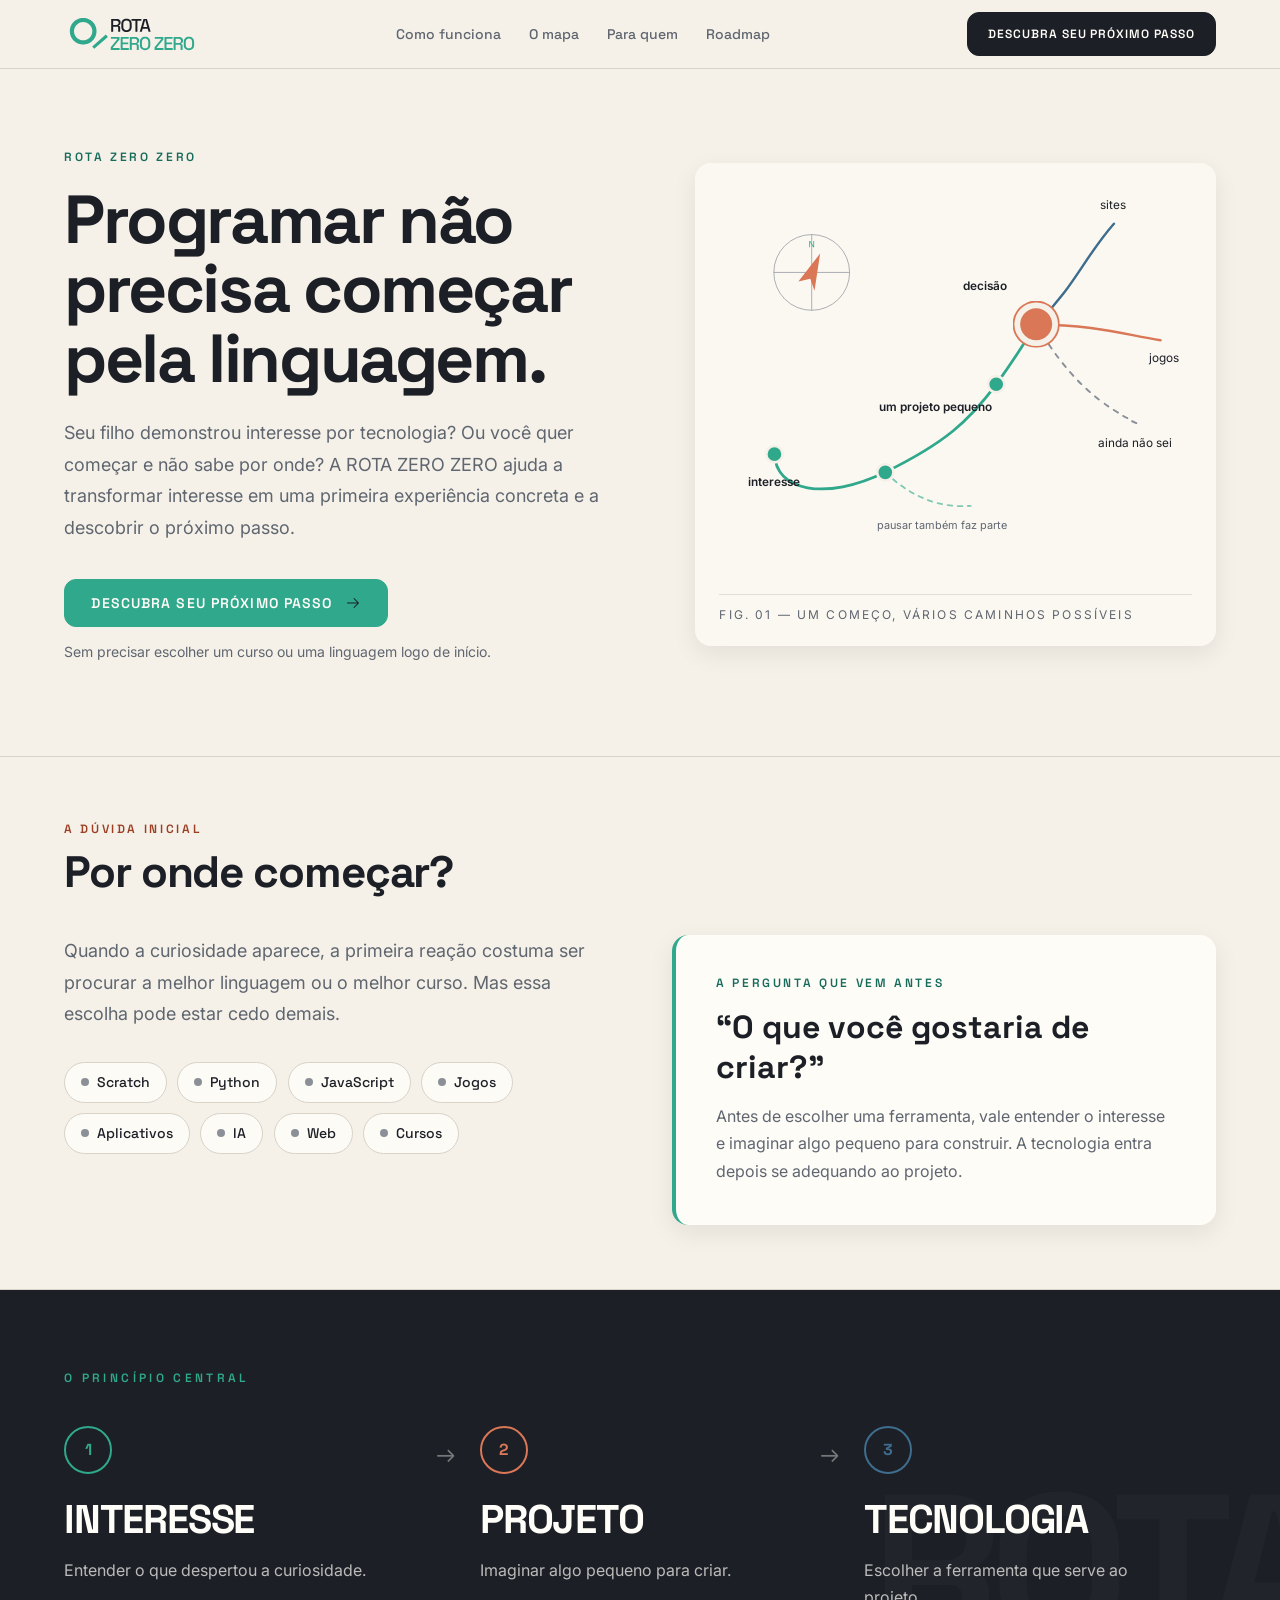
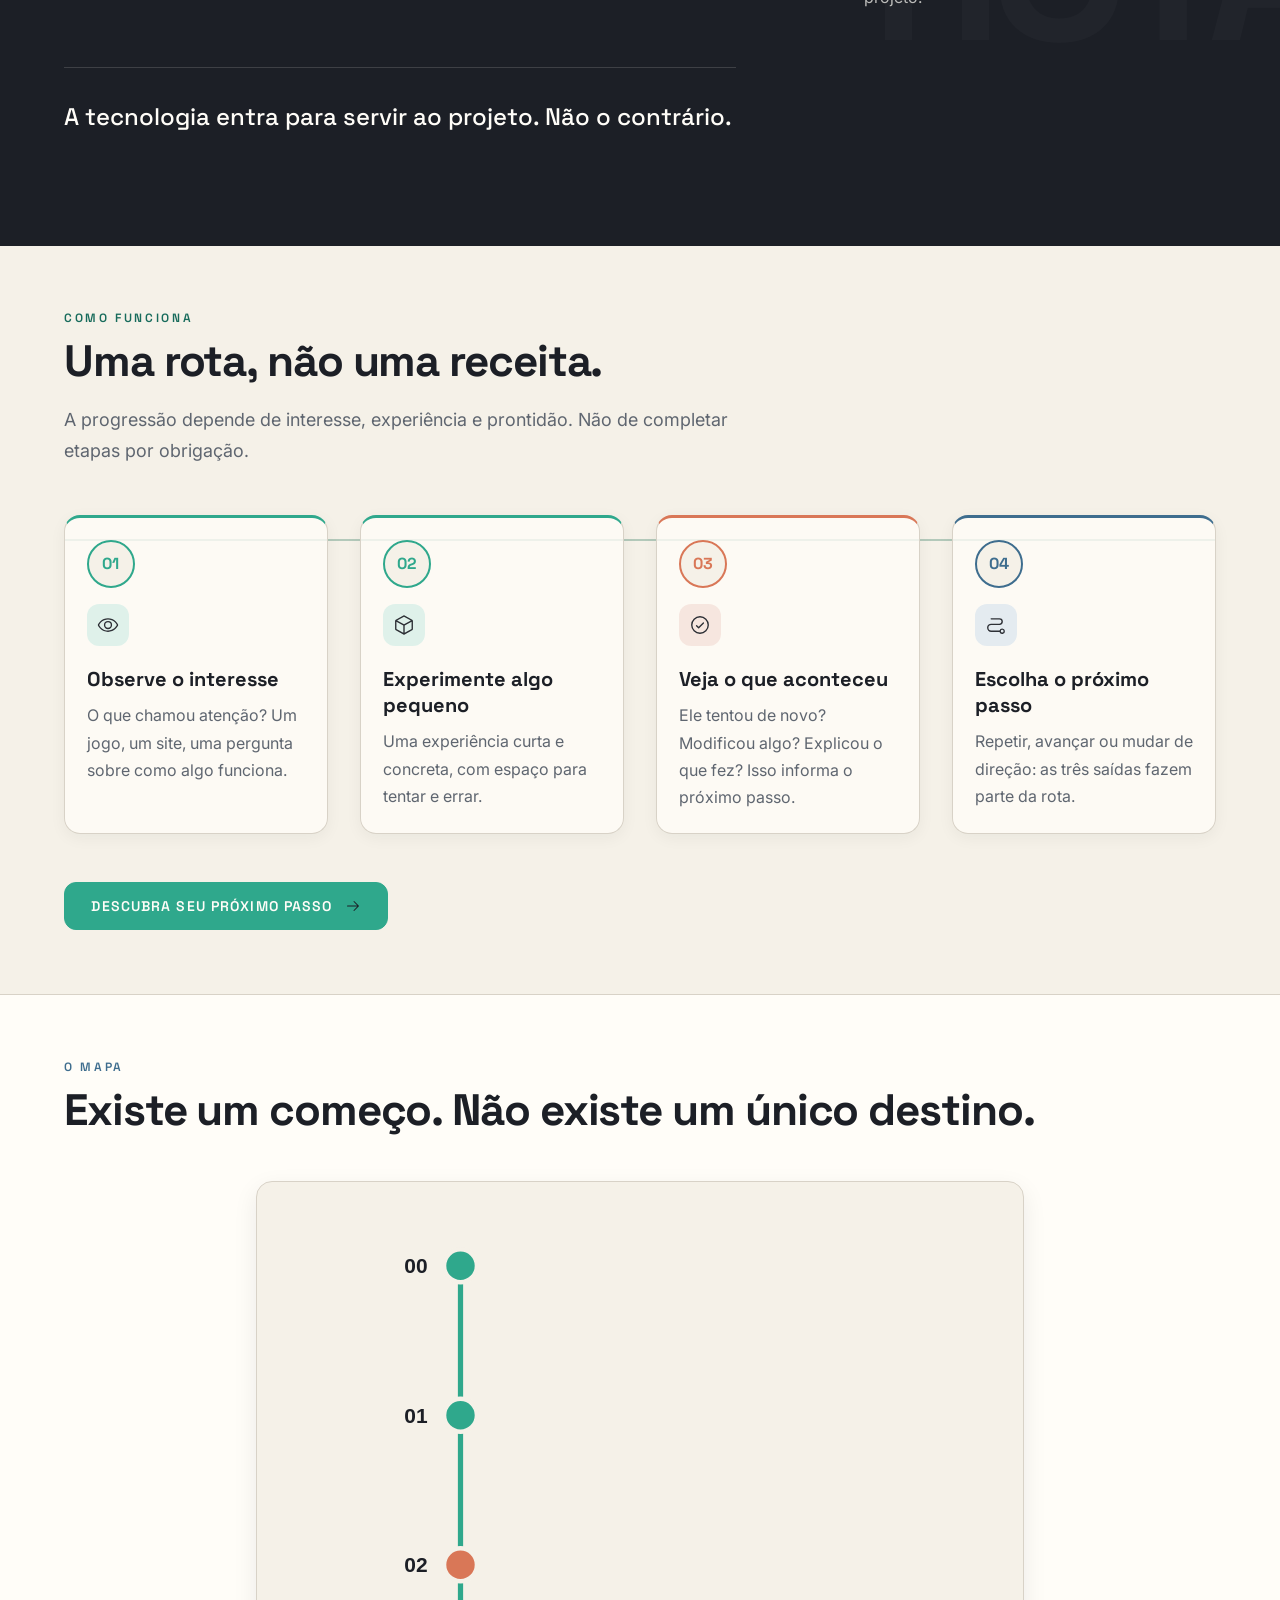
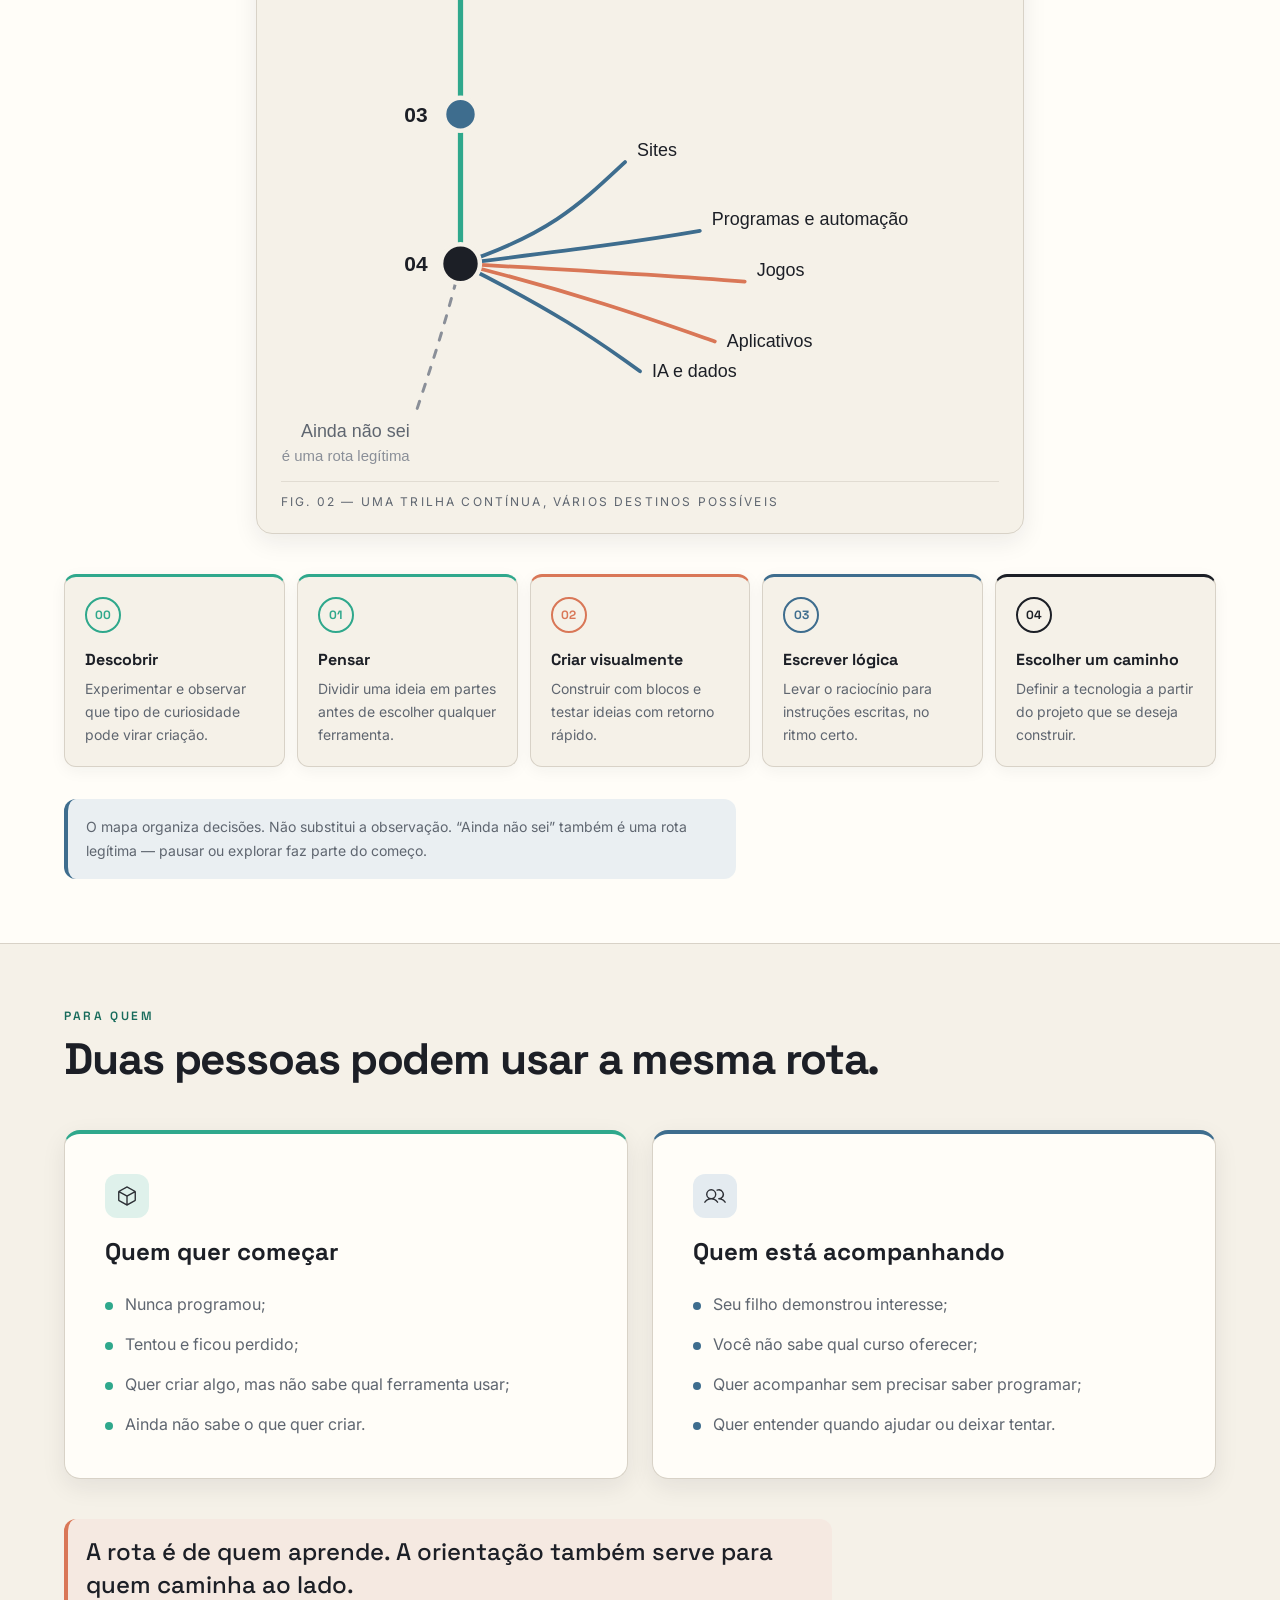
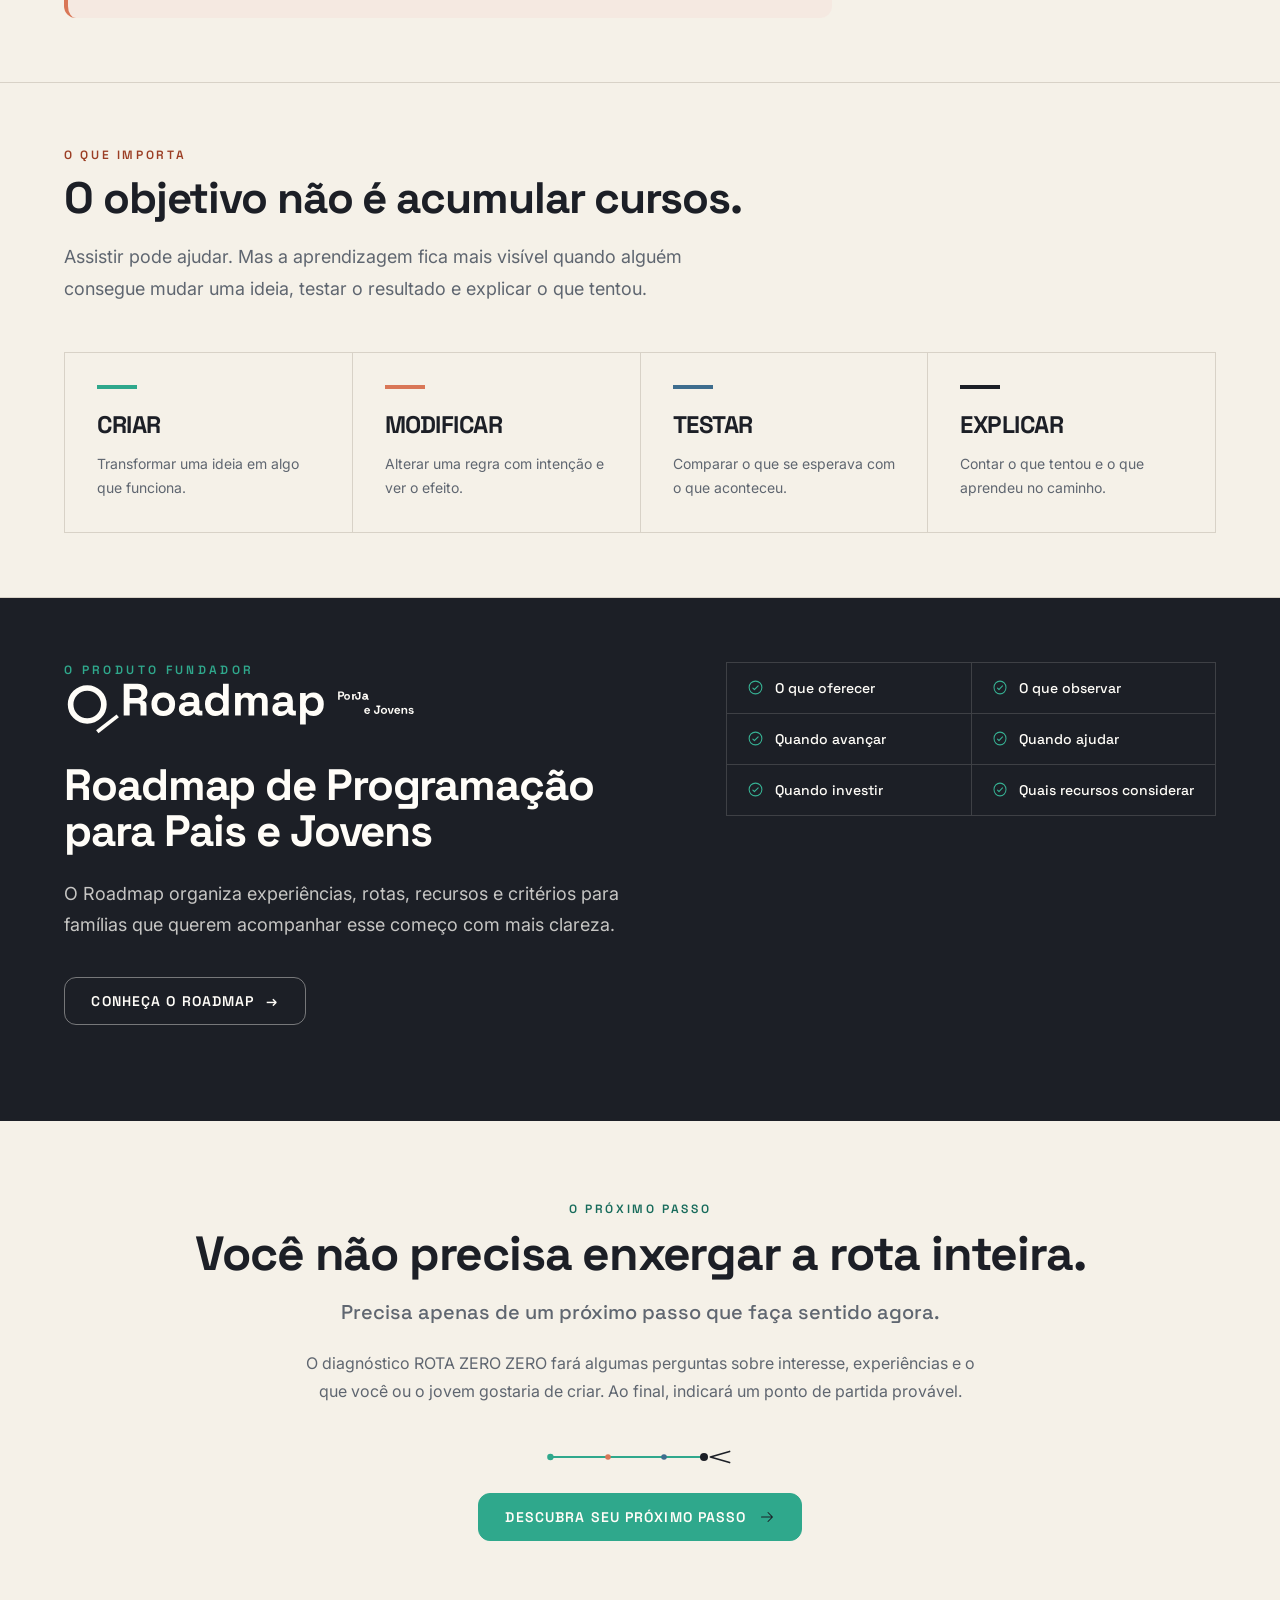
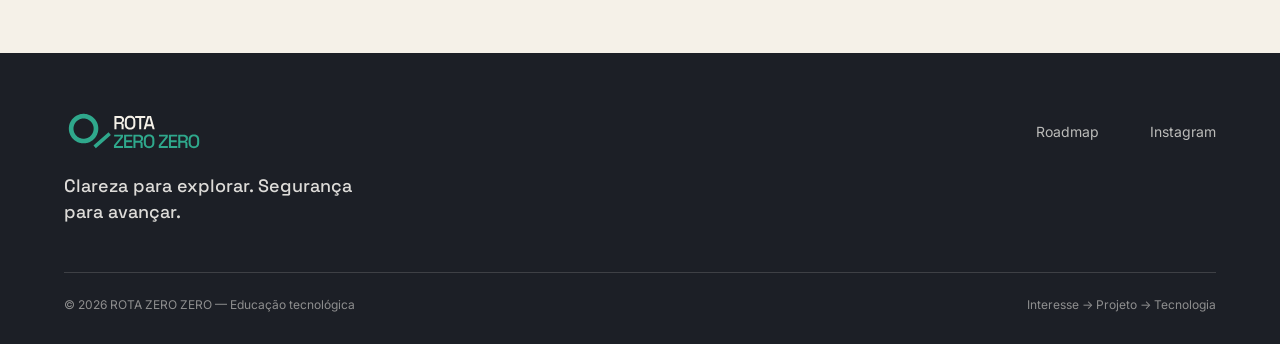
==== commit 2ec11b7b: "fix: resolve footer destinations for launch" ====
--- a/index.html
+++ b/index.html
@@ -239,7 +239,7 @@
     <div class="container footer-inner">
       <div class="footer-top">
         <div><img src="assets/brand/rota-zero-zero-reversa-transparente.svg" alt="ROTA ZERO ZERO" class="footer-logo"><p>Clareza para explorar. Segurança para avançar.</p></div>
-        <nav aria-label="Links do rodapé"><ul><li><a href="https://darkslategrey-goat-979048.hostingersite.com/roadmap-completo.html" target="_blank" rel="noopener noreferrer">Roadmap</a></li><li><a href="#" aria-label="Instagram da ROTA ZERO ZERO (em breve)">Instagram</a></li><li><a href="#" aria-label="Política de privacidade (em breve)">Privacidade</a></li><li><a href="#" aria-label="Contato com a ROTA ZERO ZERO (em breve)">Contato</a></li></ul></nav>
+        <nav aria-label="Links do rodapé"><ul><li><a href="https://darkslategrey-goat-979048.hostingersite.com/roadmap-completo.html" target="_blank" rel="noopener noreferrer">Roadmap</a></li><li><a href="https://www.instagram.com/rota.zerozero/" target="_blank" rel="noopener noreferrer">Instagram</a></li></ul></nav>
       </div>
       <div class="footer-bottom"><p>© <span data-current-year>2026</span> ROTA ZERO ZERO — Educação tecnológica</p><p>Interesse → Projeto → Tecnologia</p></div>
     </div>
--- a/css/idv-static.css
+++ b/css/idv-static.css
@@ -0,0 +1,248 @@
+/* ROTA ZERO ZERO — Phase 6
+   Refinamento visual baseado no Manual de Identidade Visual V1.2.
+   O princípio permanece: orientar, relacionar e facilitar a leitura; nunca decorar por decorar. */
+
+:root {
+  --idv-surface-green: #DDF1EA;
+  --idv-surface-terra: #F6E5DE;
+  --idv-surface-blue: #E2EAF0;
+  --idv-radius-card: 1rem;
+  --idv-radius-small: .75rem;
+  --idv-shadow-low: 0 8px 24px rgb(28 31 38 / 8%);
+  --idv-shadow-soft: 0 4px 16px rgb(28 31 38 / 5%);
+}
+
+.brand-compact {
+  width: auto;
+  height: 2.5rem;
+}
+
+.footer-logo {
+  width: auto;
+  height: 2.75rem;
+  background: transparent;
+  padding: 0;
+}
+
+.button,
+.menu-button {
+  border-radius: var(--idv-radius-small);
+}
+
+.button-green .cta-arrow {
+  width: 1rem;
+  height: 1rem;
+  flex: 0 0 auto;
+}
+
+.chips li {
+  border-radius: 999px;
+  background: rgb(255 253 248 / 86%);
+}
+
+.trail-card,
+.map-card,
+.question-card,
+.audience-card {
+  border-radius: var(--idv-radius-card);
+  box-shadow: var(--idv-shadow-low);
+}
+
+.trail-card,
+.map-card {
+  overflow: hidden;
+}
+
+.question-card {
+  border-left-color: var(--verde);
+  background: rgb(255 253 248 / 94%);
+}
+
+.process-grid::before {
+  border-top-style: solid;
+  border-top-color: color-mix(in srgb, var(--linha) 78%, var(--verde) 22%);
+}
+
+.process-grid > li {
+  min-width: 0;
+  padding: 1.35rem;
+  border: 1px solid var(--linha);
+  border-radius: var(--idv-radius-card);
+  background: rgb(255 253 248 / 78%);
+  box-shadow: var(--idv-shadow-soft);
+}
+
+.process-grid > li:nth-child(1),
+.process-grid > li:nth-child(2) {
+  border-top: 3px solid var(--verde);
+}
+
+.process-grid > li:nth-child(3) {
+  border-top: 3px solid var(--terra);
+}
+
+.process-grid > li:nth-child(4) {
+  border-top: 3px solid var(--azul);
+}
+
+.idv-step-icon {
+  width: 2.65rem;
+  height: 2.65rem;
+  margin: 1rem 0 .75rem;
+  padding: .65rem;
+  border-radius: var(--idv-radius-small);
+  opacity: .92;
+}
+
+.process-grid > li:nth-child(1) .idv-step-icon,
+.process-grid > li:nth-child(2) .idv-step-icon {
+  background: var(--idv-surface-green);
+}
+
+.process-grid > li:nth-child(3) .idv-step-icon {
+  background: var(--idv-surface-terra);
+}
+
+.process-grid > li:nth-child(4) .idv-step-icon {
+  background: var(--idv-surface-blue);
+}
+
+.stage-grid li {
+  position: relative;
+  overflow: hidden;
+  border-radius: var(--idv-radius-small);
+  box-shadow: var(--idv-shadow-soft);
+}
+
+.stage-grid li:nth-child(1),
+.stage-grid li:nth-child(2) {
+  border-top: 3px solid var(--verde);
+}
+
+.stage-grid li:nth-child(3) {
+  border-top: 3px solid var(--terra);
+}
+
+.stage-grid li:nth-child(4) {
+  border-top: 3px solid var(--azul);
+}
+
+.stage-grid li:nth-child(5) {
+  border-top: 3px solid var(--tinta);
+}
+
+.idv-audience-icon {
+  width: 2.75rem;
+  height: 2.75rem;
+  margin-bottom: 1.15rem;
+  padding: .68rem;
+  border-radius: var(--idv-radius-small);
+  opacity: .92;
+}
+
+.audience-green .idv-audience-icon {
+  background: var(--idv-surface-green);
+}
+
+.audience-blue .idv-audience-icon {
+  background: var(--idv-surface-blue);
+}
+
+.map-note,
+.audience-note {
+  border-radius: var(--idv-radius-small);
+  padding: 1rem 1.15rem;
+}
+
+.map-note {
+  background: color-mix(in srgb, var(--idv-surface-blue) 72%, transparent);
+}
+
+.audience-note {
+  background: color-mix(in srgb, var(--idv-surface-terra) 64%, transparent);
+}
+
+.roadmap-product-signature {
+  width: min(100%, 24rem);
+  height: auto;
+  margin: 0 0 1.6rem;
+}
+
+.roadmap-list .idv-list-icon {
+  width: 1.05rem;
+  height: 1.05rem;
+  flex: 0 0 auto;
+  filter: invert(72%) sepia(18%) saturate(1040%) hue-rotate(114deg) brightness(86%) contrast(87%);
+}
+
+.roadmap-list li {
+  display: flex;
+  align-items: center;
+  gap: .65rem;
+}
+
+.trail-card .trail-svg text {
+  font-family: Inter, Arial, sans-serif;
+}
+
+.map-illustration {
+  display: block;
+  width: 100%;
+  height: auto;
+}
+
+.footer-top nav a {
+  text-decoration-thickness: 1px;
+  text-underline-offset: .3em;
+}
+
+.footer-top nav a:hover {
+  text-decoration-line: underline;
+}
+
+/* Progressive enhancement: content is visible by default.
+   Only elements explicitly prepared by JS are animated. */
+.reveal {
+  opacity: 1;
+  transform: none;
+}
+
+.reveal.will-animate {
+  opacity: 0;
+  transform: translateY(24px);
+  transition: opacity .6s cubic-bezier(.22,1,.36,1), transform .6s cubic-bezier(.22,1,.36,1);
+}
+
+.reveal.will-animate.is-visible {
+  opacity: 1;
+  transform: translateY(0);
+}
+
+@media (max-width: 1023px) {
+  .process-grid > li {
+    padding: 1.25rem;
+  }
+}
+
+@media (max-width: 520px) {
+  .trail-card,
+  .map-card,
+  .question-card,
+  .audience-card,
+  .process-grid > li {
+    border-radius: .875rem;
+  }
+
+  .process-grid > li {
+    padding: 1.2rem;
+  }
+}
+
+@media (prefers-reduced-motion: reduce) {
+  .reveal,
+  .reveal.will-animate {
+    opacity: 1;
+    transform: none;
+    transition: none;
+  }
+}
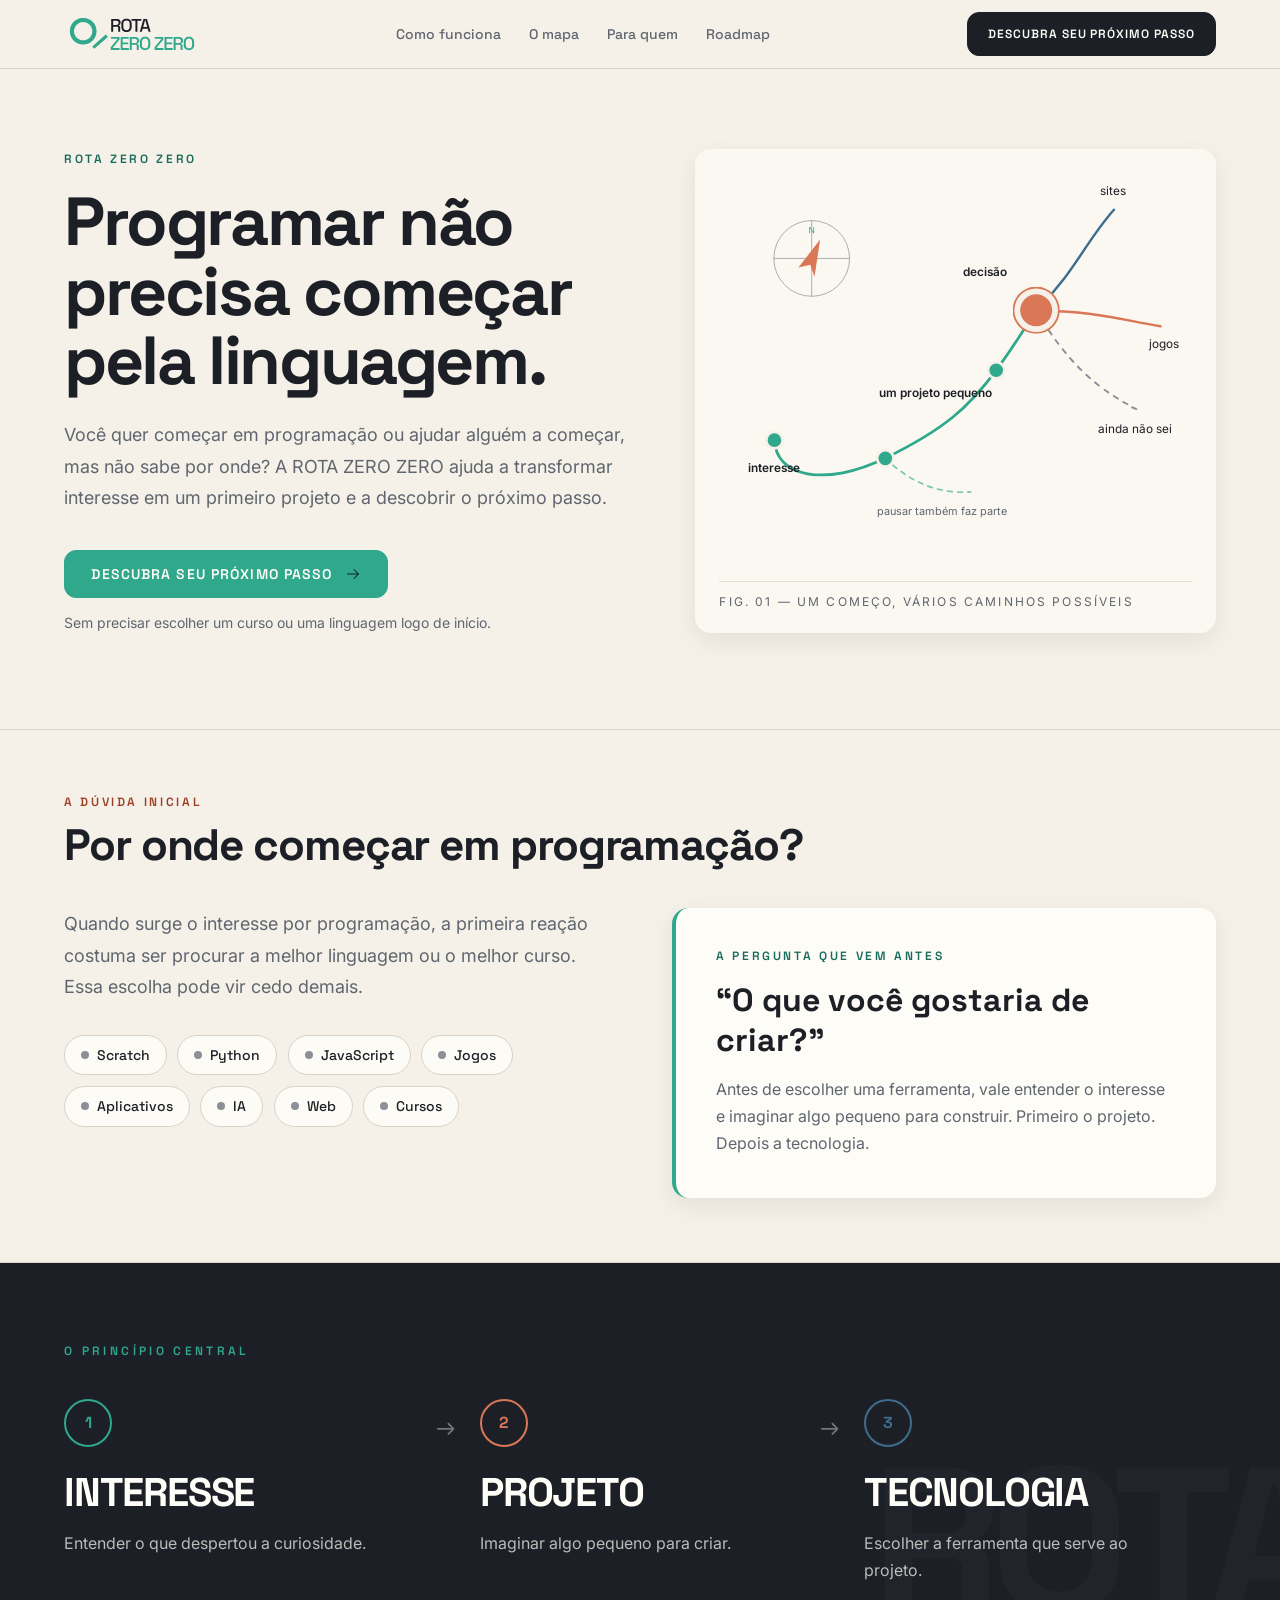
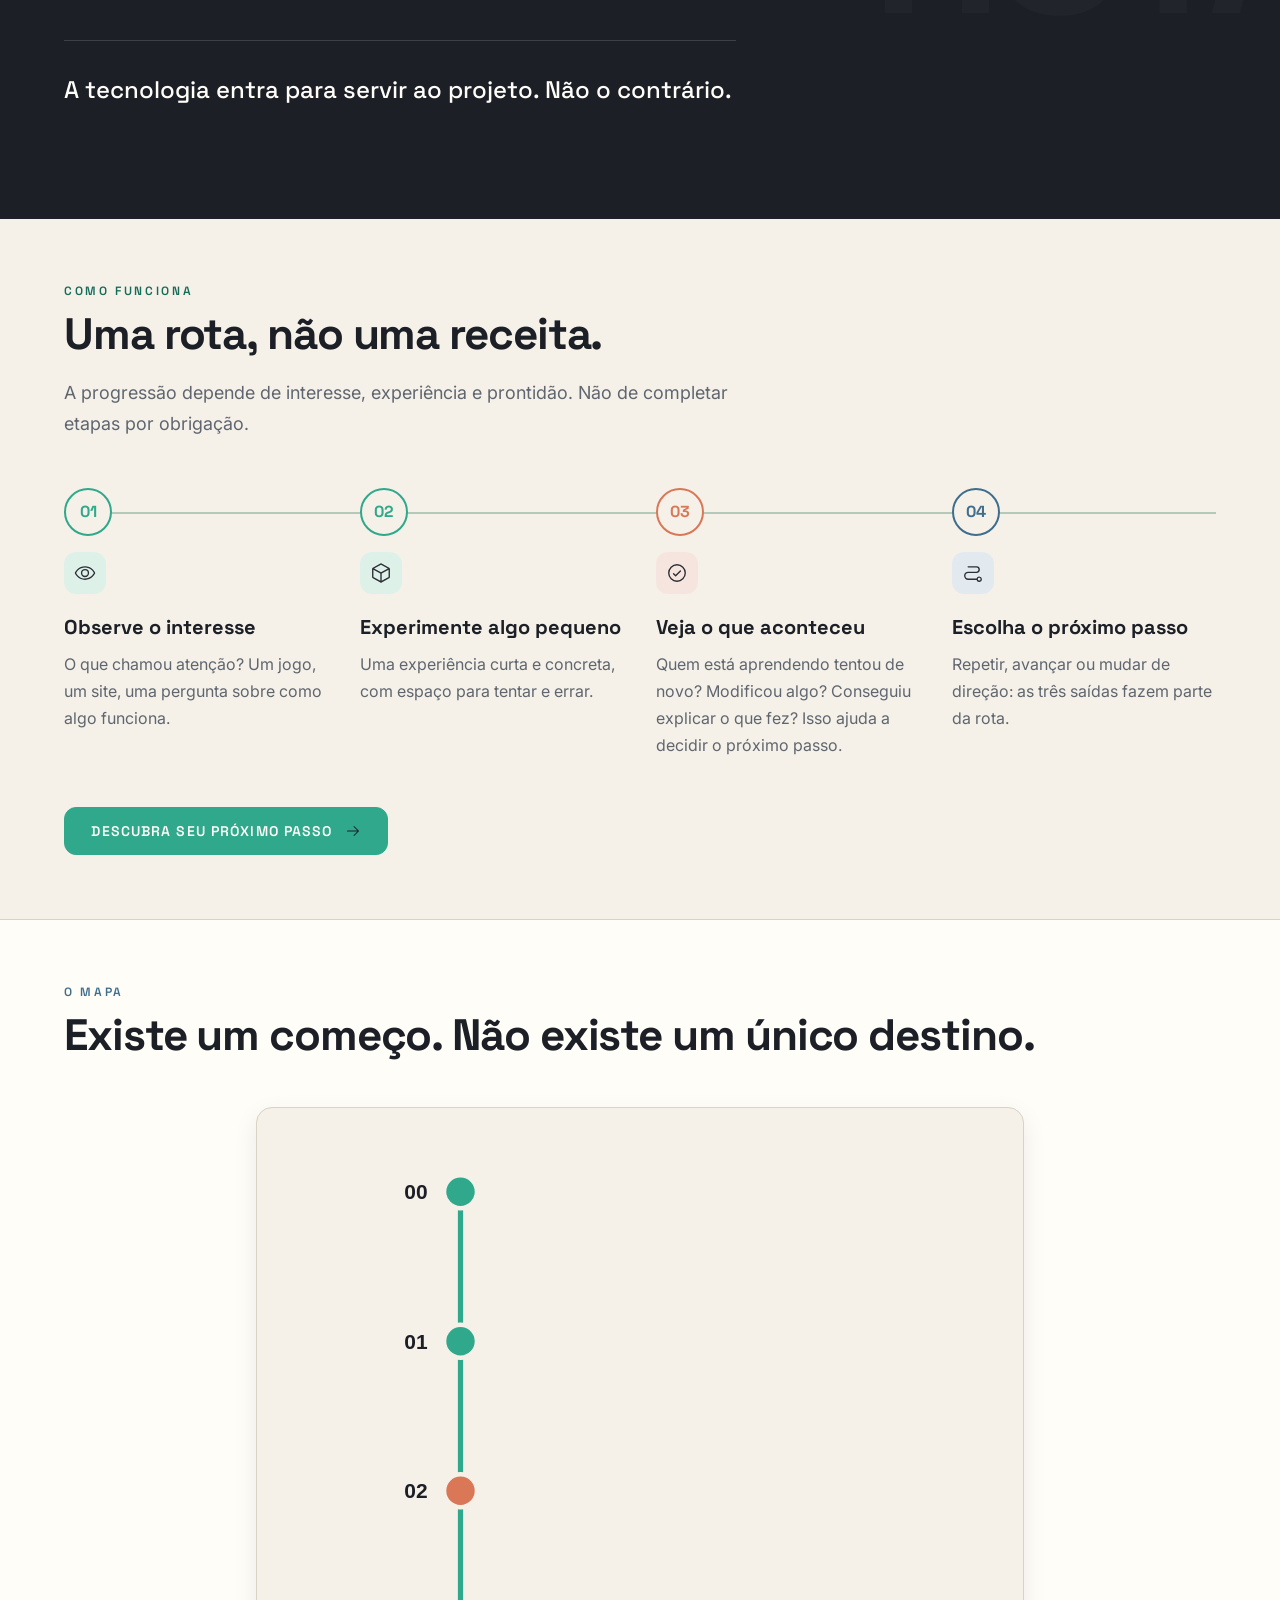
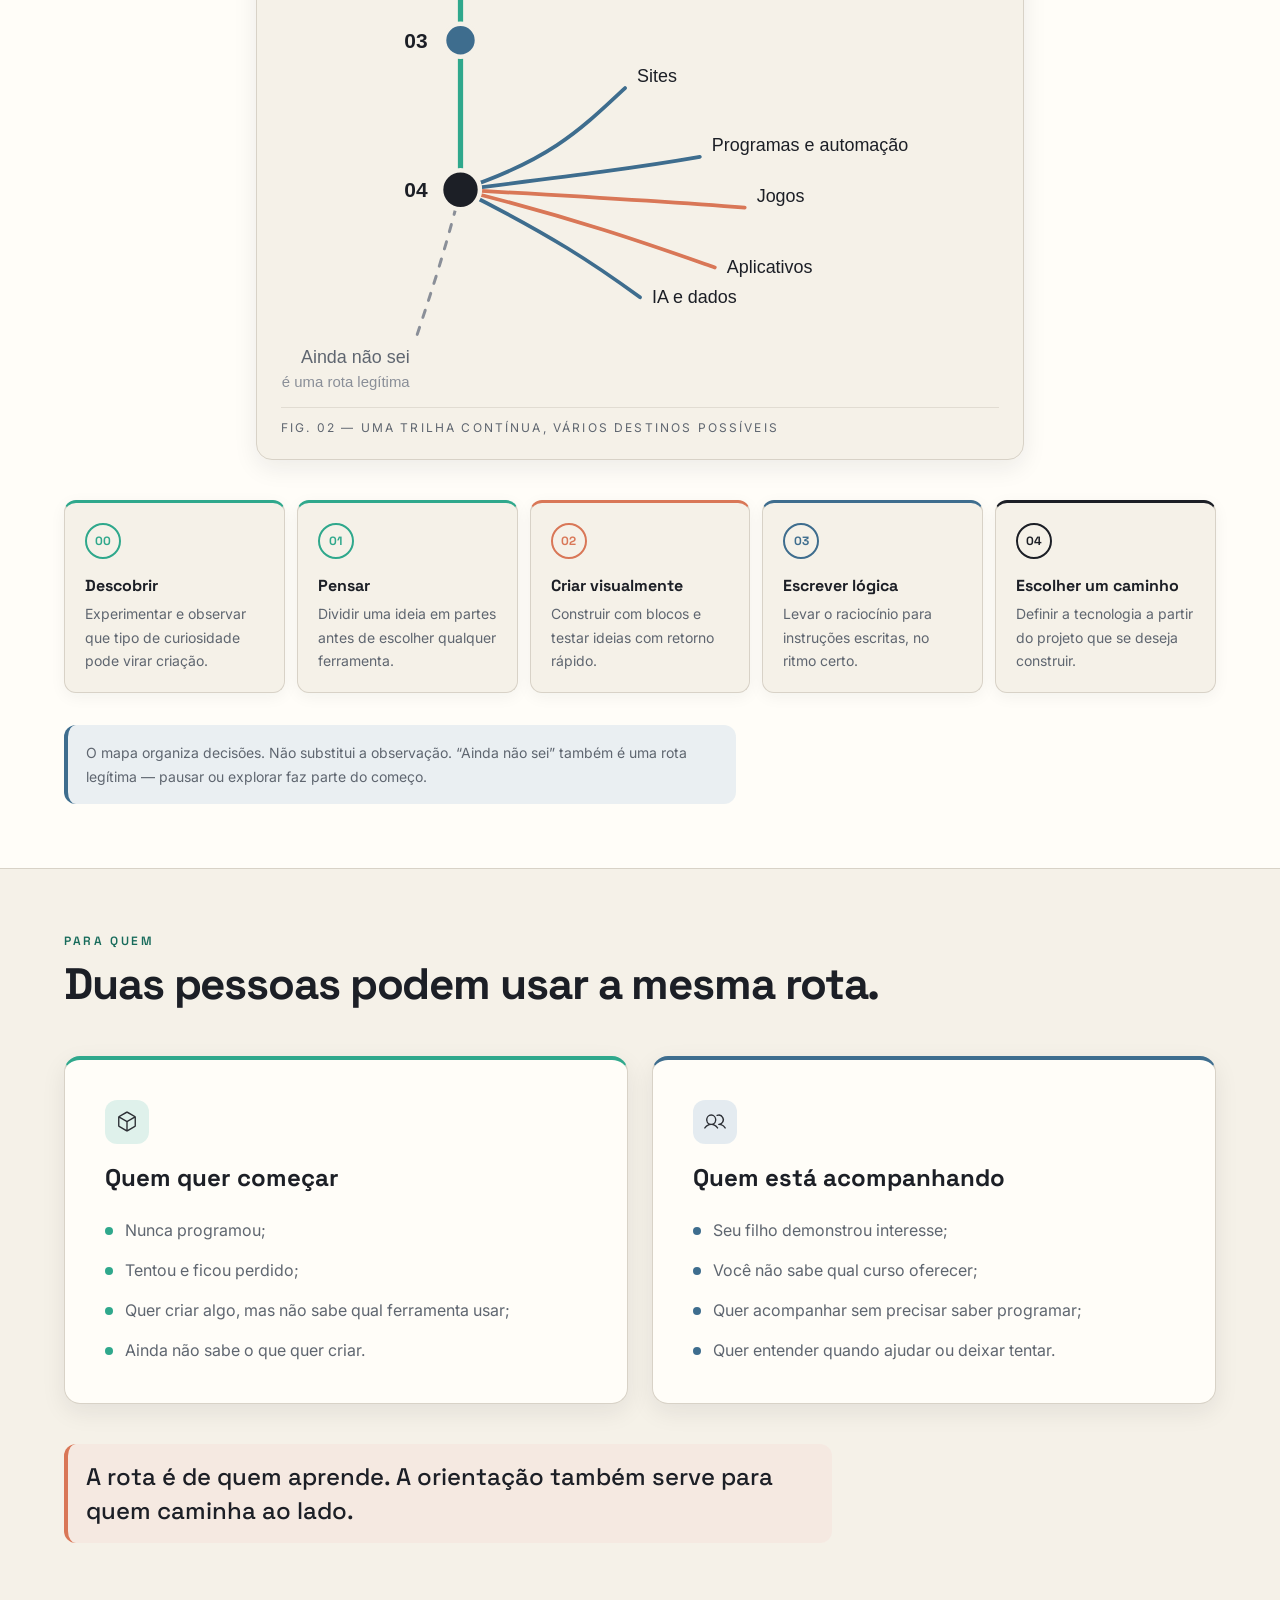
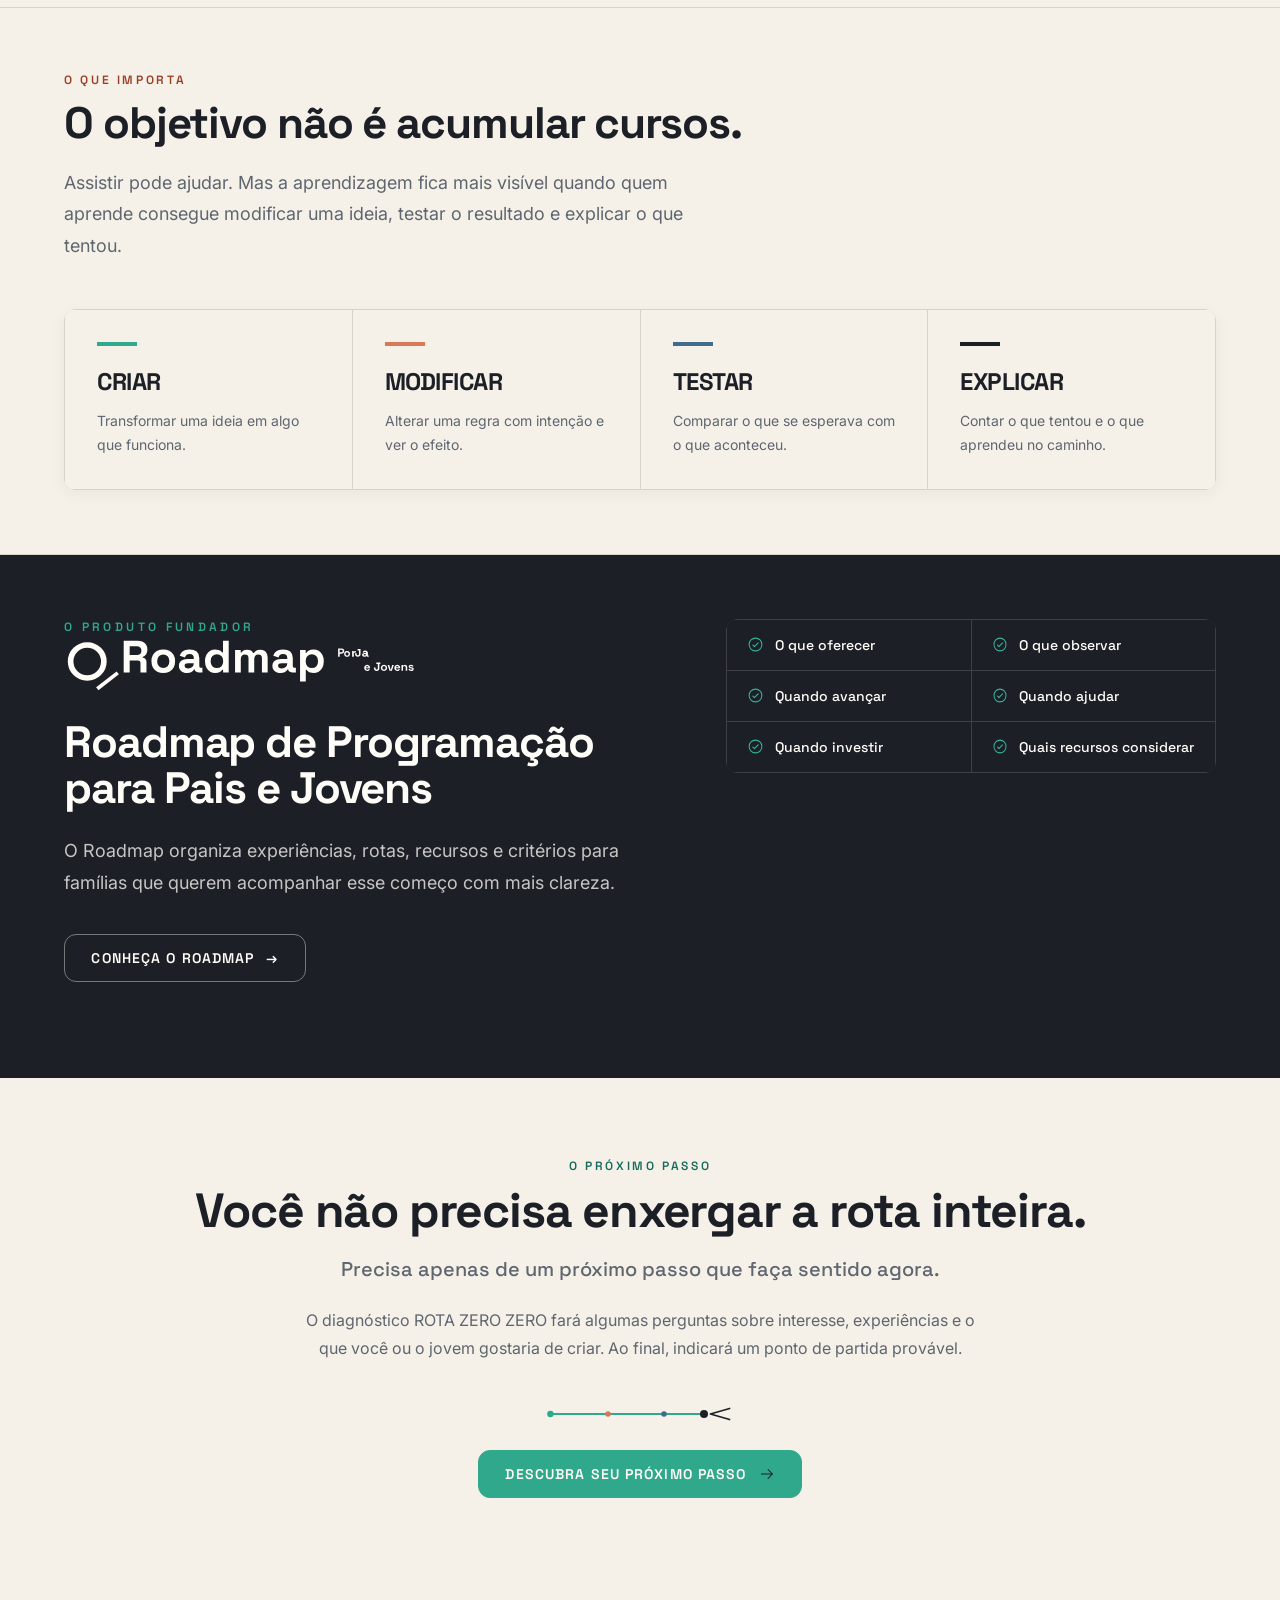
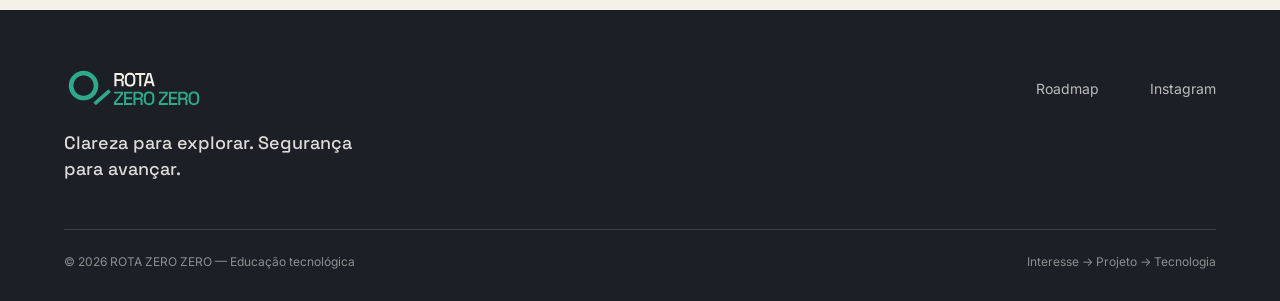
==== commit 7866237d: "seo: apply editorial review and brand-aligned search layer" ====
--- a/index.html
+++ b/index.html
@@ -3,25 +3,69 @@
 <head>
   <meta charset="utf-8">
   <meta name="viewport" content="width=device-width, initial-scale=1">
-  <title>ROTA ZERO ZERO | Por onde começar em programação</title>
-  <meta name="description" content="Orientação para famílias e iniciantes que querem descobrir um bom ponto de partida em programação, escolher pequenas experiências e avançar sem pressão.">
+  <title>Por onde começar em programação | ROTA ZERO ZERO</title>
+  <meta name="description" content="Descubra por onde começar em programação. A ROTA ZERO ZERO ajuda a transformar interesse em um primeiro projeto e escolher o próximo passo.">
+  <meta name="robots" content="index,follow,max-image-preview:large,max-snippet:-1,max-video-preview:-1">
   <meta name="theme-color" content="#F5F1E8">
   <link rel="canonical" href="https://rota-zero-zero-landing-145931.hostingersite.com/">
+  <link rel="alternate" hreflang="pt-BR" href="https://rota-zero-zero-landing-145931.hostingersite.com/">
 
   <meta property="og:type" content="website">
+  <meta property="og:locale" content="pt_BR">
   <meta property="og:site_name" content="ROTA ZERO ZERO">
   <meta property="og:url" content="https://rota-zero-zero-landing-145931.hostingersite.com/">
-  <meta property="og:title" content="ROTA ZERO ZERO | Por onde começar em programação">
-  <meta property="og:description" content="Orientação para famílias e iniciantes que querem descobrir um bom ponto de partida em programação, escolher pequenas experiências e avançar sem pressão.">
+  <meta property="og:title" content="Por onde começar em programação | ROTA ZERO ZERO">
+  <meta property="og:description" content="Do interesse ao primeiro projeto: uma rota para iniciantes e para quem acompanha alguém que está começando em programação.">
   <meta property="og:image" content="https://rota-zero-zero-landing-145931.hostingersite.com/assets/social/og-rota-zero-zero.png">
   <meta property="og:image:width" content="1200">
   <meta property="og:image:height" content="630">
   <meta property="og:image:alt" content="ROTA ZERO ZERO — Programação sem começar perdido.">
 
   <meta name="twitter:card" content="summary_large_image">
-  <meta name="twitter:title" content="ROTA ZERO ZERO | Por onde começar em programação">
-  <meta name="twitter:description" content="Orientação para famílias e iniciantes que querem descobrir um bom ponto de partida em programação, escolher pequenas experiências e avançar sem pressão.">
+  <meta name="twitter:title" content="Por onde começar em programação | ROTA ZERO ZERO">
+  <meta name="twitter:description" content="Do interesse ao primeiro projeto: uma rota para iniciantes e para quem acompanha alguém que está começando em programação.">
   <meta name="twitter:image" content="https://rota-zero-zero-landing-145931.hostingersite.com/assets/social/og-rota-zero-zero.png">
+  <meta name="twitter:image:alt" content="ROTA ZERO ZERO — Programação sem começar perdido.">
+
+  <script type="application/ld+json">
+  {
+    "@context": "https://schema.org",
+    "@graph": [
+      {
+        "@type": "WebSite",
+        "@id": "https://rota-zero-zero-landing-145931.hostingersite.com/#website",
+        "url": "https://rota-zero-zero-landing-145931.hostingersite.com/",
+        "name": "ROTA ZERO ZERO",
+        "description": "Orientação para quem quer começar em programação e para quem acompanha alguém nesse começo.",
+        "inLanguage": "pt-BR",
+        "sameAs": [
+          "https://www.instagram.com/rota.zerozero/"
+        ]
+      },
+      {
+        "@type": "WebPage",
+        "@id": "https://rota-zero-zero-landing-145931.hostingersite.com/#webpage",
+        "url": "https://rota-zero-zero-landing-145931.hostingersite.com/",
+        "name": "Por onde começar em programação | ROTA ZERO ZERO",
+        "description": "Descubra por onde começar em programação. A ROTA ZERO ZERO ajuda a transformar interesse em um primeiro projeto e escolher o próximo passo.",
+        "isPartOf": {
+          "@id": "https://rota-zero-zero-landing-145931.hostingersite.com/#website"
+        },
+        "inLanguage": "pt-BR",
+        "about": [
+          {
+            "@type": "Thing",
+            "name": "Programação para iniciantes"
+          },
+          {
+            "@type": "Thing",
+            "name": "Primeiro projeto de programação"
+          }
+        ]
+      }
+    ]
+  }
+  </script>
 
   <link rel="icon" type="image/svg+xml" href="assets/brand/brand-symbol-ring-bar.svg">
   <link rel="icon" href="favicon.ico" sizes="any">
@@ -72,7 +116,7 @@
         <div class="reveal">
           <p class="kicker kicker-green">Rota Zero Zero</p>
           <h1>Programar não precisa começar pela linguagem.</h1>
-          <p class="hero-lead">Seu filho demonstrou interesse por tecnologia? Ou você quer começar e não sabe por onde? A ROTA ZERO ZERO ajuda a transformar interesse em uma primeira experiência concreta e a descobrir o próximo passo.</p>
+          <p class="hero-lead">Você quer começar em programação ou ajudar alguém a começar, mas não sabe por onde? A ROTA ZERO ZERO ajuda a transformar interesse em um primeiro projeto e a descobrir o próximo passo.</p>
           <div class="hero-actions">
             <a class="button button-green" href="diagnostico/">Descubra seu próximo passo <img class="cta-arrow" src="assets/idv/arrow-next-right.svg" alt="" aria-hidden="true"></a>
             <p>Sem precisar escolher um curso ou uma linguagem logo de início.</p>
@@ -108,11 +152,11 @@
       <div class="container section-pad">
         <div class="section-heading reveal">
           <p class="kicker kicker-terra">A dúvida inicial</p>
-          <h2 id="problema">Por onde começar?</h2>
+          <h2 id="problema">Por onde começar em programação?</h2>
         </div>
         <div class="two-col content-gap">
           <div class="reveal">
-            <p class="lead">Quando a curiosidade aparece, a primeira reação costuma ser procurar a melhor linguagem ou o melhor curso. Mas essa escolha pode estar cedo demais.</p>
+            <p class="lead">Quando surge o interesse por programação, a primeira reação costuma ser procurar a melhor linguagem ou o melhor curso. Essa escolha pode vir cedo demais.</p>
             <ul class="chips" aria-label="Possibilidades que costumam aparecer na primeira busca">
               <li><span></span>Scratch</li><li><span></span>Python</li><li><span></span>JavaScript</li><li><span></span>Jogos</li><li><span></span>Aplicativos</li><li><span></span>IA</li><li><span></span>Web</li><li><span></span>Cursos</li>
             </ul>
@@ -120,7 +164,7 @@
           <aside class="question-card reveal reveal-delay-1">
             <p class="kicker kicker-green">A pergunta que vem antes</p>
             <p class="big-quote">“O que você gostaria de criar?”</p>
-            <p>Antes de escolher uma ferramenta, vale entender o interesse e imaginar algo pequeno para construir. A tecnologia entra depois se adequando ao projeto.</p>
+            <p>Antes de escolher uma ferramenta, vale entender o interesse e imaginar algo pequeno para construir. Primeiro o projeto. Depois a tecnologia.</p>
           </aside>
         </div>
       </div>
@@ -152,7 +196,7 @@
         <ol class="process-grid">
           <li class="reveal"><span class="circle circle-green">01</span><img class="idv-step-icon" src="assets/idv/icon-observe.svg" alt="" aria-hidden="true"><h3>Observe o interesse</h3><p>O que chamou atenção? Um jogo, um site, uma pergunta sobre como algo funciona.</p></li>
           <li class="reveal reveal-delay-1"><span class="circle circle-green">02</span><img class="idv-step-icon" src="assets/idv/icon-build.svg" alt="" aria-hidden="true"><h3>Experimente algo pequeno</h3><p>Uma experiência curta e concreta, com espaço para tentar e errar.</p></li>
-          <li class="reveal reveal-delay-2"><span class="circle circle-terra">03</span><img class="idv-step-icon" src="assets/idv/icon-check-circle.svg" alt="" aria-hidden="true"><h3>Veja o que aconteceu</h3><p>Ele tentou de novo? Modificou algo? Explicou o que fez? Isso informa o próximo passo.</p></li>
+          <li class="reveal reveal-delay-2"><span class="circle circle-terra">03</span><img class="idv-step-icon" src="assets/idv/icon-check-circle.svg" alt="" aria-hidden="true"><h3>Veja o que aconteceu</h3><p>Quem está aprendendo tentou de novo? Modificou algo? Conseguiu explicar o que fez? Isso ajuda a decidir o próximo passo.</p></li>
           <li class="reveal reveal-delay-3"><span class="circle circle-blue">04</span><img class="idv-step-icon" src="assets/idv/icon-route.svg" alt="" aria-hidden="true"><h3>Escolha o próximo passo</h3><p>Repetir, avançar ou mudar de direção: as três saídas fazem parte da rota.</p></li>
         </ol>
         <div class="reveal process-cta"><a class="button button-green" href="diagnostico/">Descubra seu próximo passo <img class="cta-arrow" src="assets/idv/arrow-next-right.svg" alt="" aria-hidden="true"></a></div>
@@ -193,7 +237,7 @@
 
     <section class="section section-border" aria-labelledby="diferencial-titulo">
       <div class="container section-pad">
-        <div class="section-heading reveal"><p class="kicker kicker-terra">O que importa</p><h2 id="diferencial-titulo">O objetivo não é acumular cursos.</h2><p class="lead section-lead">Assistir pode ajudar. Mas a aprendizagem fica mais visível quando alguém consegue mudar uma ideia, testar o resultado e explicar o que tentou.</p></div>
+        <div class="section-heading reveal"><p class="kicker kicker-terra">O que importa</p><h2 id="diferencial-titulo">O objetivo não é acumular cursos.</h2><p class="lead section-lead">Assistir pode ajudar. Mas a aprendizagem fica mais visível quando quem aprende consegue modificar uma ideia, testar o resultado e explicar o que tentou.</p></div>
         <ul class="signal-grid">
           <li><span class="signal-bar green"></span><h3>Criar</h3><p>Transformar uma ideia em algo que funciona.</p></li>
           <li><span class="signal-bar terra"></span><h3>Modificar</h3><p>Alterar uma regra com intenção e ver o efeito.</p></li>
--- a/css/idv-static.css
+++ b/css/idv-static.css
@@ -40,6 +40,7 @@
   background: rgb(255 253 248 / 86%);
 }
 
+/* Superfícies reais recebem o tratamento tátil da IDV. */
 .trail-card,
 .map-card,
 .question-card,
@@ -58,6 +59,7 @@
   background: rgb(255 253 248 / 94%);
 }
 
+/* A sequência continua sendo uma trilha, não quatro cards isolados. */
 .process-grid::before {
   border-top-style: solid;
   border-top-color: color-mix(in srgb, var(--linha) 78%, var(--verde) 22%);
@@ -65,24 +67,6 @@
 
 .process-grid > li {
   min-width: 0;
-  padding: 1.35rem;
-  border: 1px solid var(--linha);
-  border-radius: var(--idv-radius-card);
-  background: rgb(255 253 248 / 78%);
-  box-shadow: var(--idv-shadow-soft);
-}
-
-.process-grid > li:nth-child(1),
-.process-grid > li:nth-child(2) {
-  border-top: 3px solid var(--verde);
-}
-
-.process-grid > li:nth-child(3) {
-  border-top: 3px solid var(--terra);
-}
-
-.process-grid > li:nth-child(4) {
-  border-top: 3px solid var(--azul);
 }
 
 .idv-step-icon {
@@ -107,6 +91,7 @@
   background: var(--idv-surface-blue);
 }
 
+/* Etapas são superfícies de decisão: cor funcional no topo, sem depender só da cor. */
 .stage-grid li {
   position: relative;
   overflow: hidden;
@@ -162,6 +147,17 @@
   background: color-mix(in srgb, var(--idv-surface-terra) 64%, transparent);
 }
 
+/* Componentes agrupados ganham acabamento como um conjunto, não card por item. */
+.signal-grid,
+.roadmap-list {
+  border-radius: var(--idv-radius-small);
+  overflow: hidden;
+}
+
+.signal-grid {
+  box-shadow: var(--idv-shadow-soft);
+}
+
 .roadmap-product-signature {
   width: min(100%, 24rem);
   height: auto;
@@ -218,23 +214,12 @@
   transform: translateY(0);
 }
 
-@media (max-width: 1023px) {
-  .process-grid > li {
-    padding: 1.25rem;
-  }
-}
-
 @media (max-width: 520px) {
   .trail-card,
   .map-card,
   .question-card,
-  .audience-card,
-  .process-grid > li {
+  .audience-card {
     border-radius: .875rem;
-  }
-
-  .process-grid > li {
-    padding: 1.2rem;
   }
 }
 
